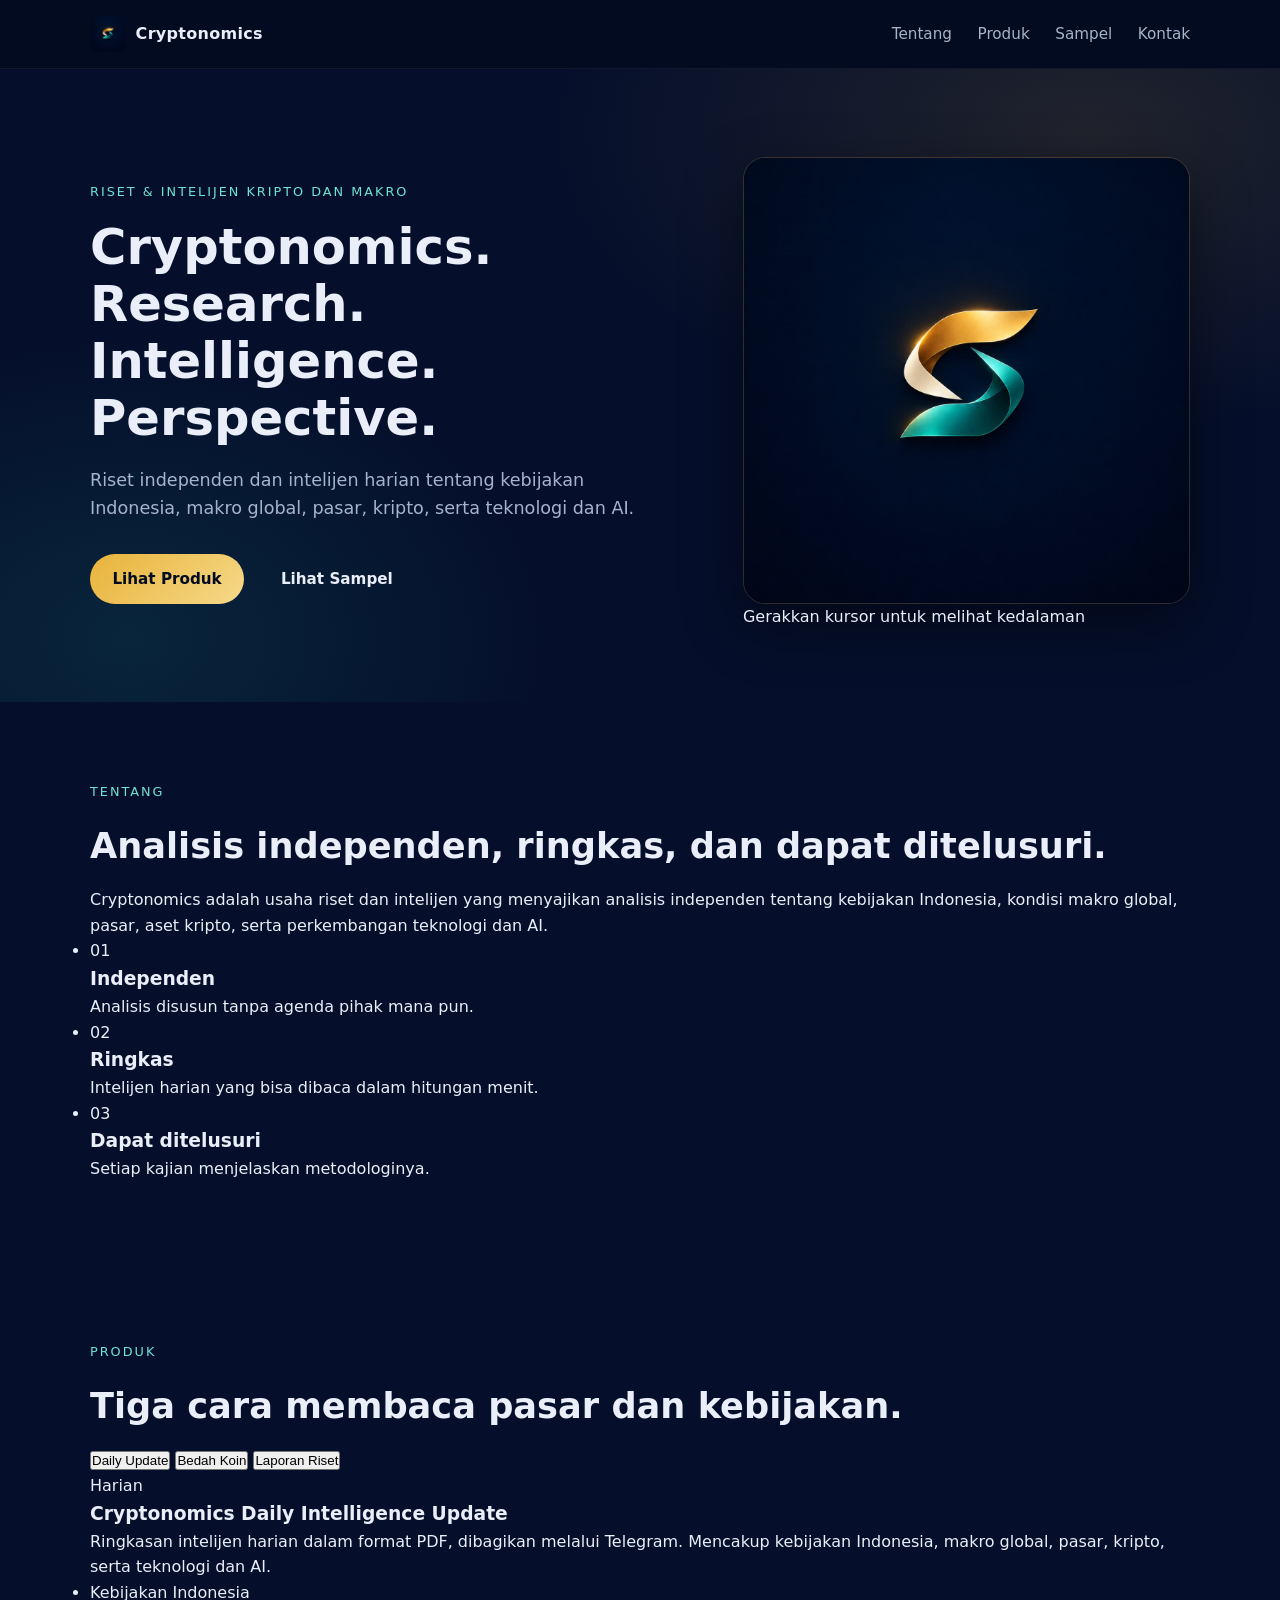
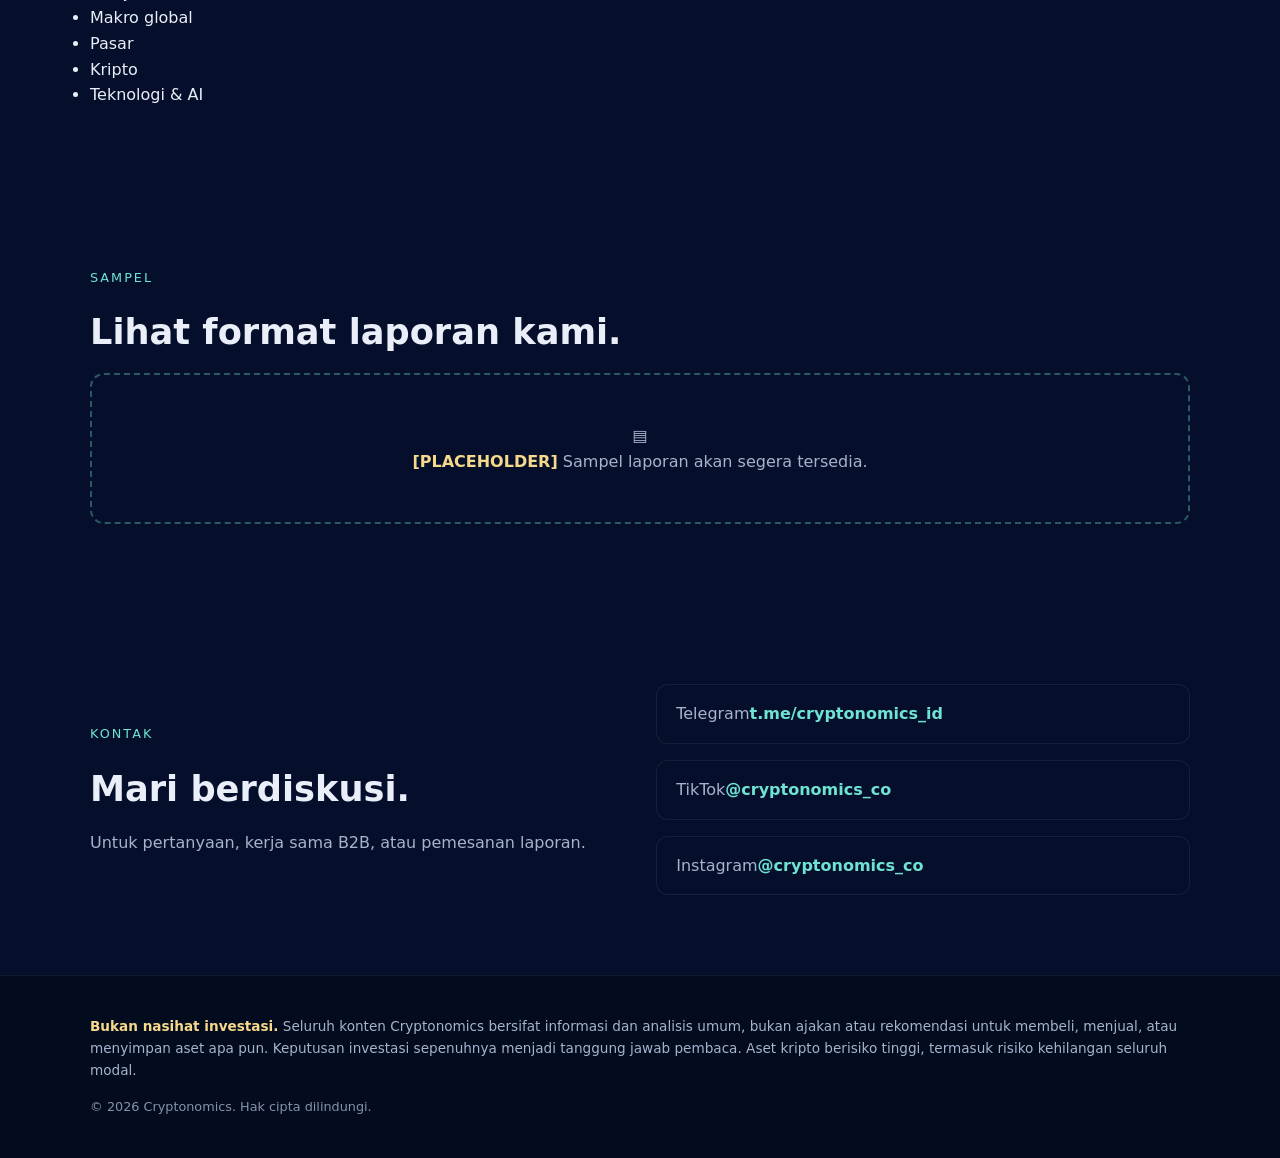
==== index.html @ e5e00451 "Add Telegram, TikTok, and Instagram links Co-Authored-By: Claude Haiku 5.5 <noreply@anthropic.com> C" ====
<!DOCTYPE html>
<html lang="id">
<head>
  <meta charset="UTF-8">
  <meta name="viewport" content="width=device-width, initial-scale=1.0">
  <title>Cryptonomics — Research. Intelligence. Perspective.</title>
  <meta name="description" content="Cryptonomics: riset independen dan intelijen harian tentang kebijakan Indonesia, makro global, pasar, kripto, serta teknologi dan AI.">
  <link rel="icon" href="assets/logo.jpg">
  <link rel="stylesheet" href="styles.css">
</head>
<body>

  <!-- Latar ambient yang bergerak mengikuti kursor -->
  <div class="ambient" aria-hidden="true">
    <span class="orb orb-gold"></span>
    <span class="orb orb-teal"></span>
    <span class="grain"></span>
  </div>

  <header class="site-header" id="header">
    <div class="container nav-wrap glass-bar">
      <a href="#top" class="brand">
        <img src="assets/logo.jpg" alt="Logo Cryptonomics" class="brand-logo">
        <span>Cryptonomics</span>
      </a>
      <nav id="nav" class="site-nav">
        <a href="#tentang" data-link>Tentang</a>
        <a href="#produk" data-link>Produk</a>
        <a href="#sampel" data-link>Sampel</a>
        <a href="#kontak" data-link>Kontak</a>
      </nav>
      <button class="nav-toggle" aria-label="Buka menu" aria-expanded="false" aria-controls="nav">
        <span></span><span></span>
      </button>
    </div>
  </header>

  <main id="top">

    <!-- HERO -->
    <section class="hero">
      <div class="container hero-grid">
        <div class="hero-text reveal">
          <p class="eyebrow">Riset &amp; Intelijen Kripto dan Makro</p>
          <h1>Cryptonomics<span class="dash">.</span><br>
            <span class="h1-sub">Research. Intelligence. Perspective.</span></h1>
          <p class="lead">
            Riset independen dan intelijen harian tentang kebijakan Indonesia, makro global,
            pasar, kripto, serta teknologi dan AI.
          </p>
          <div class="cta-row">
            <a href="#produk" class="btn btn-primary" data-magnetic>Lihat Produk</a>
            <a href="#sampel" class="btn btn-glass" data-magnetic>Lihat Sampel</a>
          </div>
        </div>

        <div class="hero-visual reveal" style="--d:.15s">
          <div class="glass-emblem" id="emblem">
            <div class="emblem-core">
              <img src="assets/logo.jpg" alt="Emblem Cryptonomics">
            </div>
            <span class="emblem-gloss" aria-hidden="true"></span>
          </div>
          <p class="emblem-hint">Gerakkan kursor untuk melihat kedalaman</p>
        </div>
      </div>
      <a href="#tentang" class="scroll-cue" aria-label="Gulir ke bawah"><span></span></a>
    </section>

    <!-- TENTANG -->
    <section id="tentang" class="section">
      <div class="container">
        <div class="section-head reveal">
          <p class="eyebrow">Tentang</p>
          <h2 class="section-title">Analisis independen, ringkas, dan dapat ditelusuri.</h2>
        </div>
        <div class="about-grid">
          <p class="about-text reveal">
            Cryptonomics adalah usaha riset dan intelijen yang menyajikan analisis independen
            tentang kebijakan Indonesia, kondisi makro global, pasar, aset kripto, serta
            perkembangan teknologi dan AI.
          </p>
          <ul class="pillars">
            <li class="glass-card reveal" data-spot><span class="pillar-n">01</span><h3>Independen</h3><p>Analisis disusun tanpa agenda pihak mana pun.</p></li>
            <li class="glass-card reveal" data-spot style="--d:.1s"><span class="pillar-n">02</span><h3>Ringkas</h3><p>Intelijen harian yang bisa dibaca dalam hitungan menit.</p></li>
            <li class="glass-card reveal" data-spot style="--d:.2s"><span class="pillar-n">03</span><h3>Dapat ditelusuri</h3><p>Setiap kajian menjelaskan metodologinya.</p></li>
          </ul>
        </div>
      </div>
    </section>

    <!-- PRODUK -->
    <section id="produk" class="section">
      <div class="container">
        <div class="section-head reveal">
          <p class="eyebrow">Produk</p>
          <h2 class="section-title">Tiga cara membaca pasar dan kebijakan.</h2>
        </div>

        <div class="tabs reveal" role="tablist" aria-label="Produk Cryptonomics">
          <button class="tab is-active" role="tab" aria-selected="true" aria-controls="p-daily" id="t-daily" data-tab="daily">Daily Update</button>
          <button class="tab" role="tab" aria-selected="false" aria-controls="p-koin" id="t-koin" tabindex="-1" data-tab="koin">Bedah Koin</button>
          <button class="tab" role="tab" aria-selected="false" aria-controls="p-laporan" id="t-laporan" tabindex="-1" data-tab="laporan">Laporan Riset</button>
          <span class="tab-indicator" aria-hidden="true"></span>
        </div>

        <div class="panels">
          <article class="panel glass-card is-active" role="tabpanel" id="p-daily" aria-labelledby="t-daily" data-panel="daily">
            <div class="panel-badge">Harian</div>
            <h3>Cryptonomics Daily Intelligence Update</h3>
            <p>Ringkasan intelijen harian dalam format PDF, dibagikan melalui Telegram. Mencakup kebijakan Indonesia, makro global, pasar, kripto, serta teknologi dan AI.</p>
            <ul class="chips"><li>Kebijakan Indonesia</li><li>Makro global</li><li>Pasar</li><li>Kripto</li><li>Teknologi &amp; AI</li></ul>
          </article>

          <article class="panel glass-card" role="tabpanel" id="p-koin" aria-labelledby="t-koin" data-panel="koin" hidden>
            <div class="panel-badge">Per koin</div>
            <h3>Bedah Koin</h3>
            <p>Kajian mendalam atas satu koin dengan metodologi <strong>Skor Cryptonomics</strong>. Penilaian ditampilkan sebagai ringkasan; detail metodologi tidak diubah tanpa persetujuan.</p>
            <ul class="chips"><li>Satu koin per kajian</li><li>Skor ringkasan</li><li>Metodologi terbuka</li></ul>
          </article>

          <article class="panel glass-card" role="tabpanel" id="p-laporan" aria-labelledby="t-laporan" data-panel="laporan" hidden>
            <div class="panel-badge">Per laporan &amp; B2B</div>
            <h3>Laporan Riset</h3>
            <p>Laporan riset tematik yang lebih panjang, tersedia untuk pembelian per laporan dan untuk kerja sama B2B.</p>
            <ul class="chips"><li>Pembelian per laporan</li><li>Kerja sama B2B</li></ul>
          </article>
        </div>
      </div>
    </section>

    <!-- SAMPEL -->
    <section id="sampel" class="section">
      <div class="container">
        <div class="section-head reveal">
          <p class="eyebrow">Sampel</p>
          <h2 class="section-title">Lihat format laporan kami.</h2>
        </div>
        <div class="glass-card placeholder-box reveal">
          <!-- PLACEHOLDER: ganti dengan tautan PDF sampel setelah tersedia -->
          <span class="ph-icon" aria-hidden="true">▤</span>
          <p><strong>[PLACEHOLDER]</strong> Sampel laporan akan segera tersedia.</p>
        </div>
      </div>
    </section>

    <!-- KONTAK -->
    <section id="kontak" class="section">
      <div class="container contact-wrap">
        <div class="reveal">
          <p class="eyebrow">Kontak</p>
          <h2 class="section-title">Mari berdiskusi.</h2>
          <p class="section-lead">Untuk pertanyaan, kerja sama B2B, atau pemesanan laporan.</p>
        </div>
        <ul class="contact-list reveal" style="--d:.1s">
          <li class="glass-card" data-spot><a href="https://t.me/cryptonomics_id" class="contact-link" target="_blank" rel="noopener noreferrer"><span>Telegram</span><strong>t.me/cryptonomics_id</strong></a></li>
          <li class="glass-card" data-spot><a href="https://www.tiktok.com/@cryptonomics_co" class="contact-link" target="_blank" rel="noopener noreferrer"><span>TikTok</span><strong>@cryptonomics_co</strong></a></li>
          <li class="glass-card" data-spot><a href="https://www.instagram.com/cryptonomics_co/" class="contact-link" target="_blank" rel="noopener noreferrer"><span>Instagram</span><strong>@cryptonomics_co</strong></a></li>
        </ul>
      </div>
    </section>

  </main>

  <footer class="site-footer">
    <div class="container">
      <p class="disclaimer">
        <strong>Bukan nasihat investasi.</strong> Seluruh konten Cryptonomics bersifat informasi dan
        analisis umum, bukan ajakan atau rekomendasi untuk membeli, menjual, atau menyimpan aset apa pun.
        Keputusan investasi sepenuhnya menjadi tanggung jawab pembaca. Aset kripto berisiko tinggi,
        termasuk risiko kehilangan seluruh modal.
      </p>
      <p class="copy">&copy; <span id="year"></span> Cryptonomics. Hak cipta dilindungi.</p>
    </div>
  </footer>

  <script src="script.js"></script>
</body>
</html>
---- styles.css ----
:root {
  --navy-950: #030b1f;
  --navy-900: #050f2b;
  --navy-800: #0b1a3d;
  --navy-700: #13275a;
  --gold: #e8b33a;
  --gold-soft: #f6d98a;
  --teal: #1fc7b0;
  --teal-soft: #6fe3d2;
  --text: #e9eef8;
  --text-muted: #a7b3cc;
  --radius: 14px;
  --container: 1100px;
}

* { box-sizing: border-box; margin: 0; padding: 0; }

html { scroll-behavior: smooth; }

body {
  font-family: system-ui, -apple-system, "Segoe UI", Roboto, Helvetica, Arial, sans-serif;
  background: var(--navy-900);
  color: var(--text);
  line-height: 1.6;
}

img { max-width: 100%; display: block; }
a { color: inherit; text-decoration: none; }

.container { width: min(var(--container), 92%); margin-inline: auto; }

/* HEADER */
.site-header {
  position: sticky; top: 0; z-index: 10;
  background: rgba(3, 11, 31, 0.85);
  backdrop-filter: blur(8px);
  border-bottom: 1px solid rgba(255, 255, 255, 0.06);
}
.nav-wrap { display: flex; align-items: center; justify-content: space-between; height: 68px; }
.brand { display: flex; align-items: center; gap: 0.6rem; font-weight: 700; letter-spacing: 0.3px; }
.brand-logo { width: 36px; height: 36px; object-fit: cover; border-radius: 8px; }
.site-nav { display: flex; gap: 1.6rem; }
.site-nav a { color: var(--text-muted); font-size: 0.95rem; transition: color .2s; }
.site-nav a:hover { color: var(--gold-soft); }

.nav-toggle {
  display: none; background: none; border: 0; cursor: pointer;
  flex-direction: column; gap: 5px; padding: 6px;
}
.nav-toggle span { width: 24px; height: 2px; background: var(--text); border-radius: 2px; }

/* HERO */
.hero {
  padding: 5.5rem 0 4.5rem;
  background:
    radial-gradient(900px 500px at 85% 10%, rgba(232, 179, 58, 0.12), transparent 60%),
    radial-gradient(700px 500px at 10% 90%, rgba(31, 199, 176, 0.12), transparent 60%),
    var(--navy-900);
}
.hero-grid { display: grid; grid-template-columns: 1.15fr 0.85fr; gap: 3rem; align-items: center; }
.eyebrow { color: var(--teal-soft); text-transform: uppercase; letter-spacing: 2px; font-size: 0.8rem; margin-bottom: 1rem; }
.hero h1 { font-size: clamp(2rem, 4.2vw, 3.1rem); line-height: 1.15; margin-bottom: 1.2rem; }
.accent { color: var(--gold); }
.lead { color: var(--text-muted); font-size: 1.1rem; max-width: 36rem; }
.cta-row { display: flex; flex-wrap: wrap; gap: 0.9rem; margin-top: 2rem; }
.hero-visual img {
  width: 100%; aspect-ratio: 1 / 1; object-fit: cover; object-position: center;
  border-radius: 22px; border: 1px solid rgba(232, 179, 58, 0.18);
  box-shadow: 0 20px 60px rgba(0, 0, 0, 0.45);
}

.btn {
  display: inline-block; padding: 0.8rem 1.4rem; border-radius: 999px;
  font-weight: 600; font-size: 0.95rem; transition: transform .15s, background .2s, border-color .2s;
}
.btn:hover { transform: translateY(-2px); }
.btn-primary { background: linear-gradient(135deg, var(--gold), var(--gold-soft)); color: var(--navy-950); }
.btn-ghost { border: 1px solid rgba(111, 227, 210, 0.45); color: var(--teal-soft); }
.btn-ghost:hover { border-color: var(--teal-soft); }

/* SECTIONS */
.section { padding: 5rem 0; }
.section-alt { background: var(--navy-800); }
.section-title { font-size: clamp(1.6rem, 3vw, 2.2rem); margin-bottom: 0.8rem; }
.section-lead { color: var(--text-muted); max-width: 44rem; margin-bottom: 2.5rem; }

/* CARDS */
.card-grid { display: grid; grid-template-columns: repeat(auto-fit, minmax(260px, 1fr)); gap: 1.4rem; }
.card {
  background: var(--navy-700);
  background: linear-gradient(180deg, rgba(19, 39, 90, 0.9), rgba(11, 26, 61, 0.9));
  border: 1px solid rgba(255, 255, 255, 0.07);
  border-radius: var(--radius);
  padding: 1.8rem;
  display: flex; flex-direction: column; gap: 0.8rem;
  transition: border-color .2s, transform .2s;
}
.card:hover { border-color: rgba(232, 179, 58, 0.4); transform: translateY(-4px); }
.card-icon {
  width: 44px; height: 44px; display: grid; place-items: center; border-radius: 12px;
  background: rgba(232, 179, 58, 0.12); color: var(--gold); font-size: 1.3rem;
}
.card h3 { font-size: 1.15rem; }
.card p { color: var(--text-muted); font-size: 0.95rem; flex-grow: 1; }
.card strong { color: var(--gold-soft); font-weight: 600; }
.tag {
  align-self: flex-start; font-size: 0.78rem; padding: 0.25rem 0.7rem; border-radius: 999px;
  background: rgba(31, 199, 176, 0.12); color: var(--teal-soft);
}

/* SAMPEL */
.placeholder-box {
  border: 2px dashed rgba(111, 227, 210, 0.35); border-radius: var(--radius);
  padding: 3rem 1.5rem; text-align: center; color: var(--text-muted);
}
.placeholder-box strong { color: var(--gold-soft); }

/* KONTAK */
.contact-wrap { display: grid; grid-template-columns: 1fr 1fr; gap: 2rem; align-items: center; }
.contact-wrap .section-lead { margin-bottom: 0; }
.contact-list { list-style: none; display: grid; gap: 1rem; }
.contact-list li {
  background: var(--navy-900); border: 1px solid rgba(255, 255, 255, 0.07);
  border-radius: 12px; padding: 1rem 1.2rem; display: flex; justify-content: space-between; gap: 1rem;
}
.contact-list span { color: var(--text-muted); }
.contact-list strong { color: var(--teal-soft); font-weight: 600; }

/* FOOTER */
.site-footer { padding: 2.5rem 0; border-top: 1px solid rgba(255, 255, 255, 0.06); background: var(--navy-950); }
.disclaimer { color: var(--text-muted); font-size: 0.85rem; margin-bottom: 1rem; }
.disclaimer strong { color: var(--gold-soft); }
.copy { color: var(--text-muted); font-size: 0.8rem; opacity: 0.8; }

/* RESPONSIVE */
@media (max-width: 860px) {
  .hero-grid, .contact-wrap { grid-template-columns: 1fr; }
  .hero-visual { order: -1; max-width: 360px; width: 100%; margin-inline: auto; }
  .hero { padding: 3.5rem 0; }
}
@media (max-width: 720px) {
  .nav-toggle { display: flex; }
  .site-nav {
    position: absolute; top: 68px; left: 0; right: 0;
    flex-direction: column; gap: 0; background: var(--navy-950);
    border-bottom: 1px solid rgba(255, 255, 255, 0.06);
    max-height: 0; overflow: hidden; transition: max-height .3s ease;
  }
  .site-nav.open { max-height: 300px; }
  .site-nav a { padding: 0.9rem 4%; }
  .site-header { position: sticky; }
}
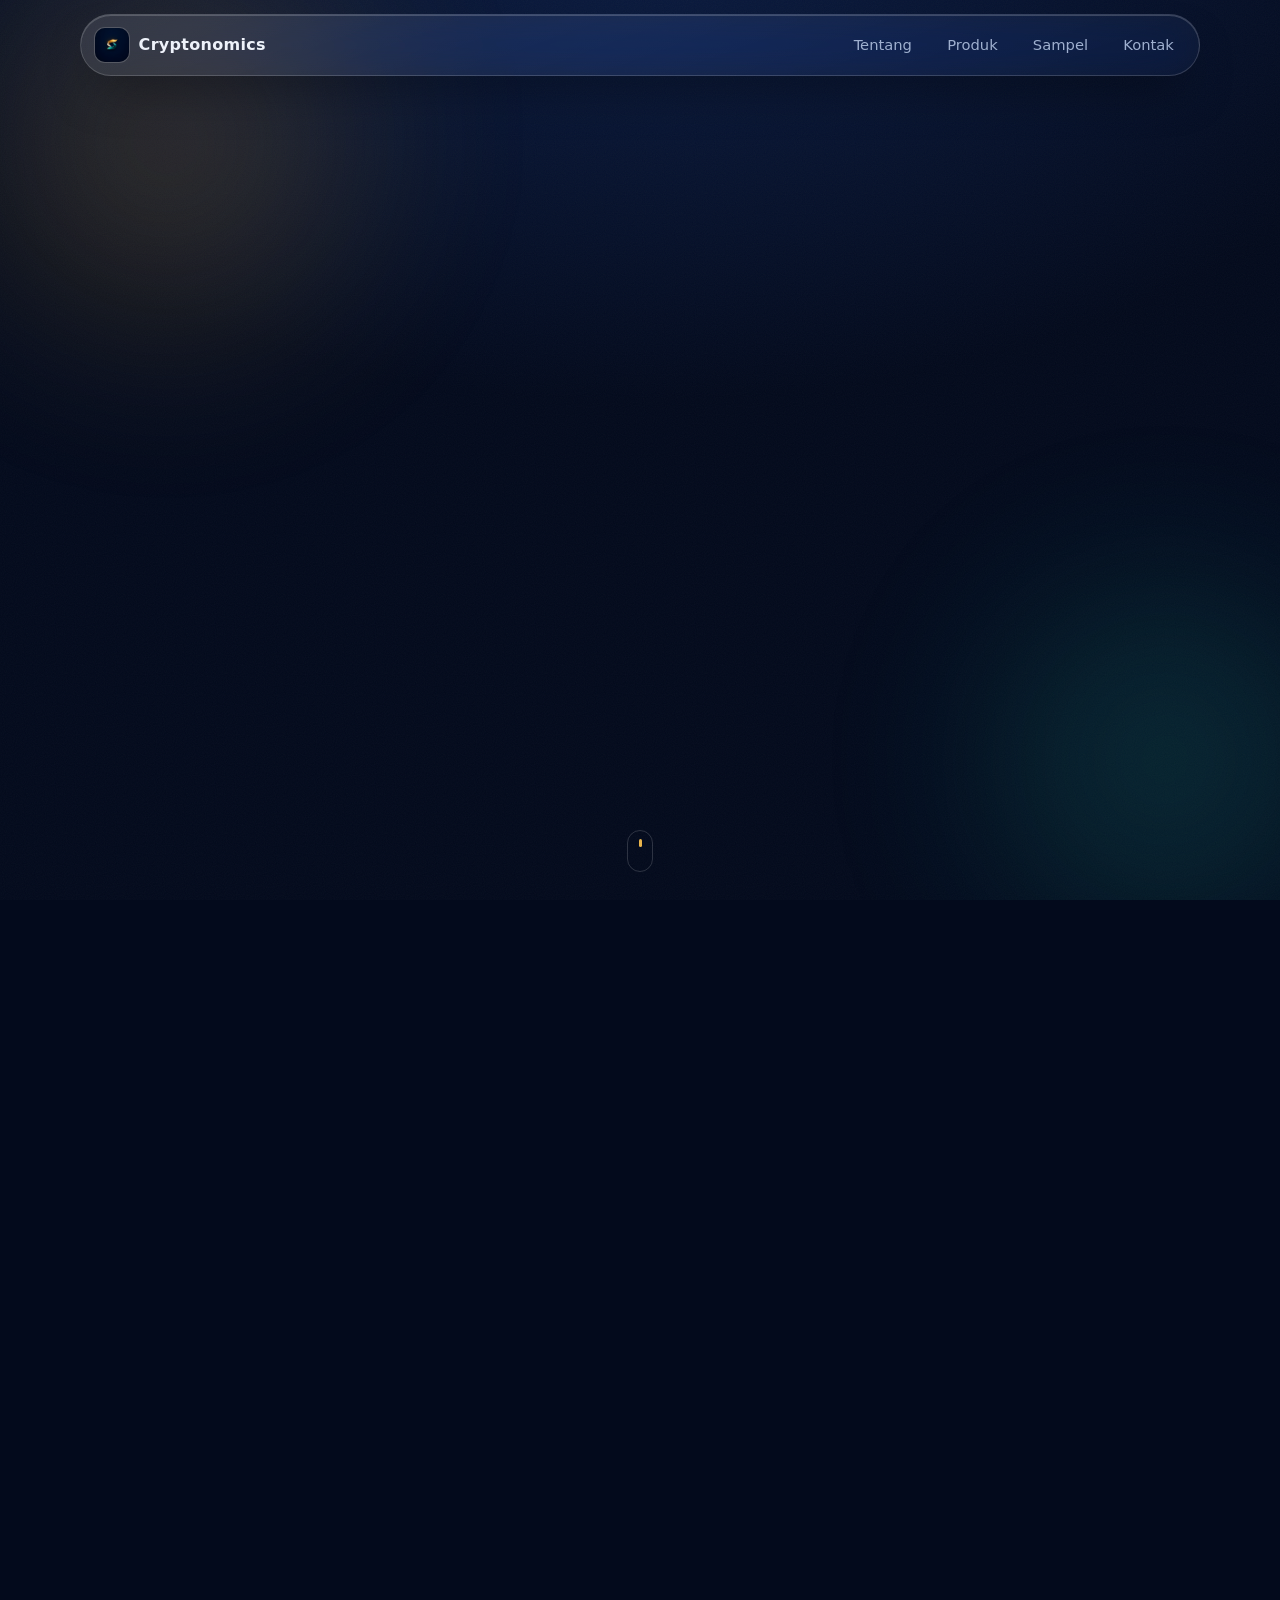
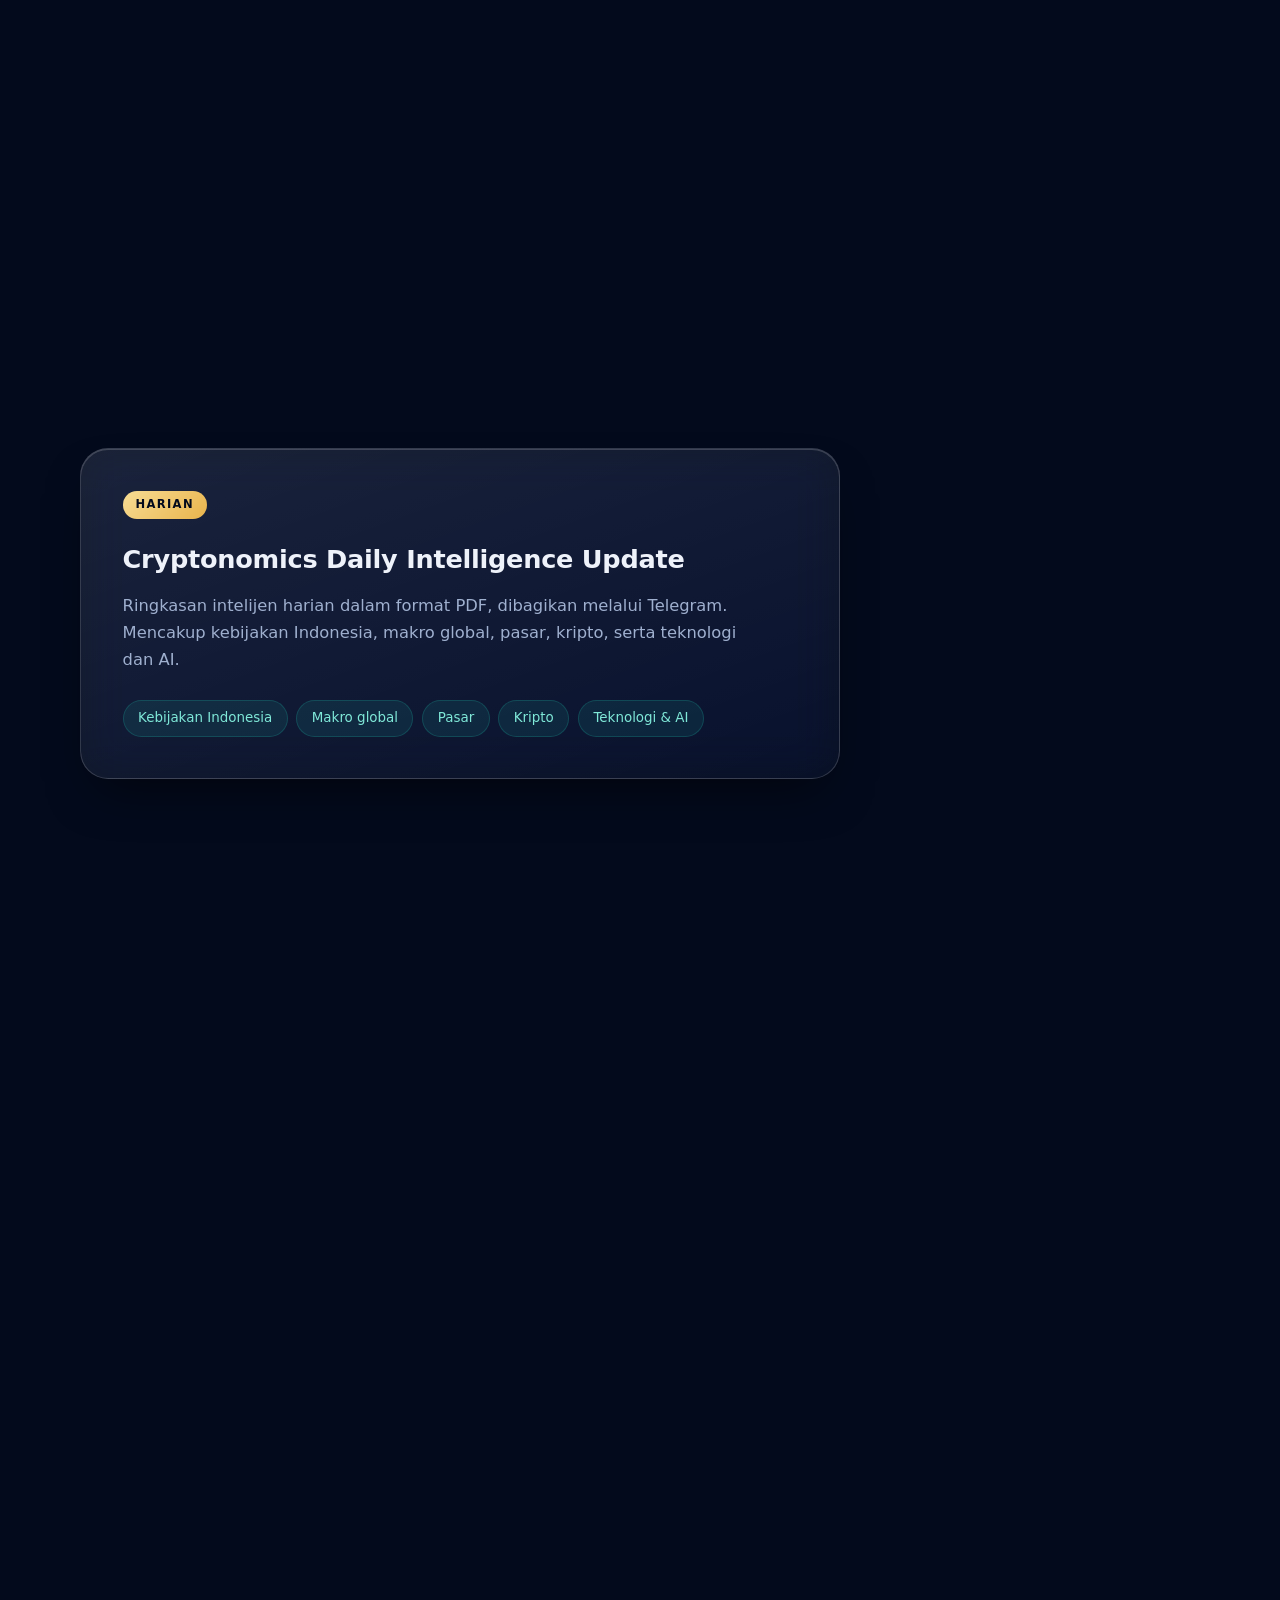
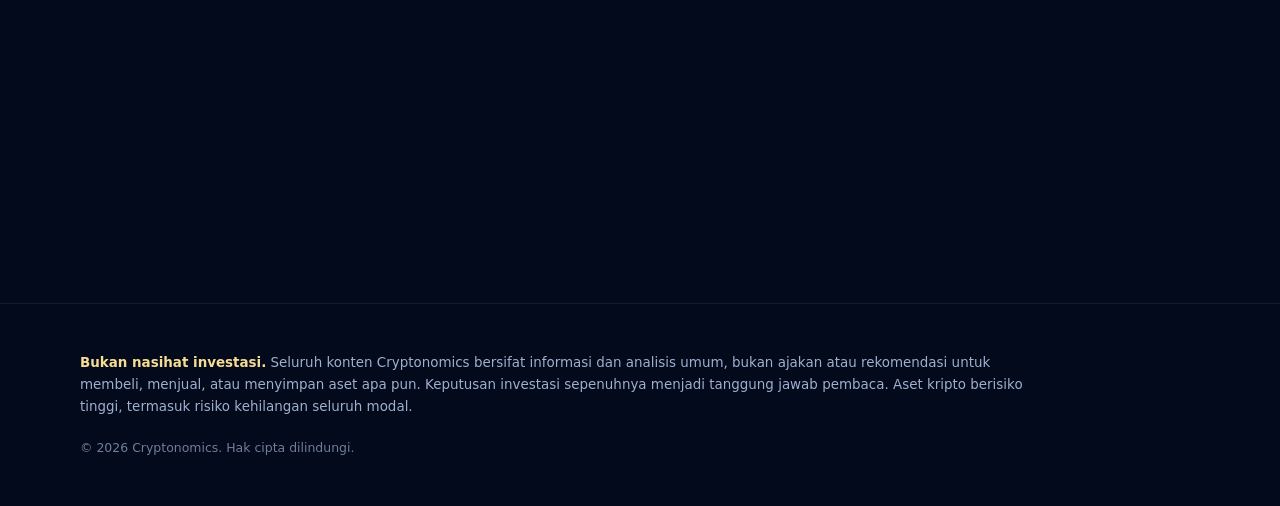
==== commit db67c5db: "Replace email contact with Telegram, TikTok, and Instagram Co-Authored-By: Claude Haiku 5.5 <noreply" ====
--- a/index.html
+++ b/index.html
@@ -153,9 +153,10 @@
           <p class="section-lead">Untuk pertanyaan, kerja sama B2B, atau pemesanan laporan.</p>
         </div>
         <ul class="contact-list reveal" style="--d:.1s">
-          <li class="glass-card" data-spot><a href="https://t.me/cryptonomics_id" class="contact-link" target="_blank" rel="noopener noreferrer"><span>Telegram</span><strong>t.me/cryptonomics_id</strong></a></li>
-          <li class="glass-card" data-spot><a href="https://www.tiktok.com/@cryptonomics_co" class="contact-link" target="_blank" rel="noopener noreferrer"><span>TikTok</span><strong>@cryptonomics_co</strong></a></li>
-          <li class="glass-card" data-spot><a href="https://www.instagram.com/cryptonomics_co/" class="contact-link" target="_blank" rel="noopener noreferrer"><span>Instagram</span><strong>@cryptonomics_co</strong></a></li>
+          <!-- PLACEHOLDER: ganti href dan teks dengan link resmi masing-masing kanal -->
+          <li class="glass-card" data-spot><a href="#" class="contact-link"><span>Telegram</span><strong>[PLACEHOLDER: link Telegram]</strong></a></li>
+          <li class="glass-card" data-spot><a href="#" class="contact-link"><span>TikTok</span><strong>[PLACEHOLDER: link TikTok]</strong></a></li>
+          <li class="glass-card" data-spot><a href="#" class="contact-link"><span>Instagram</span><strong>[PLACEHOLDER: link Instagram]</strong></a></li>
         </ul>
       </div>
     </section>
--- a/styles.css
+++ b/styles.css
@@ -1,152 +1,222 @@
 :root {
-  --navy-950: #030b1f;
-  --navy-900: #050f2b;
-  --navy-800: #0b1a3d;
-  --navy-700: #13275a;
-  --gold: #e8b33a;
-  --gold-soft: #f6d98a;
-  --teal: #1fc7b0;
-  --teal-soft: #6fe3d2;
-  --text: #e9eef8;
-  --text-muted: #a7b3cc;
-  --radius: 14px;
-  --container: 1100px;
-}
-
-* { box-sizing: border-box; margin: 0; padding: 0; }
-
-html { scroll-behavior: smooth; }
+  --navy-950: #030a1c;
+  --navy-900: #061130;
+  --navy-800: #0c1d44;
+  --gold: #e9b44c;
+  --gold-soft: #f7dc94;
+  --teal: #22cdb5;
+  --teal-soft: #7fe8d8;
+  --text: #eef2fa;
+  --text-muted: #9fb0cf;
+  --glass-fill: rgba(255, 255, 255, 0.07);
+  --glass-edge: rgba(255, 255, 255, 0.16);
+  --radius: 22px;
+  --ease: cubic-bezier(.2, .7, .2, 1);
+  --container: 1120px;
+}
+
+*, *::before, *::after { box-sizing: border-box; margin: 0; padding: 0; }
+html { scroll-behavior: smooth; scroll-padding-top: 90px; }
 
 body {
-  font-family: system-ui, -apple-system, "Segoe UI", Roboto, Helvetica, Arial, sans-serif;
-  background: var(--navy-900);
+  font-family: "Inter", system-ui, -apple-system, "Segoe UI", Roboto, Helvetica, Arial, sans-serif;
+  background: var(--navy-950);
   color: var(--text);
-  line-height: 1.6;
-}
-
+  line-height: 1.65;
+  overflow-x: hidden;
+  -webkit-font-smoothing: antialiased;
+}
 img { max-width: 100%; display: block; }
 a { color: inherit; text-decoration: none; }
-
-.container { width: min(var(--container), 92%); margin-inline: auto; }
-
-/* HEADER */
-.site-header {
-  position: sticky; top: 0; z-index: 10;
-  background: rgba(3, 11, 31, 0.85);
-  backdrop-filter: blur(8px);
-  border-bottom: 1px solid rgba(255, 255, 255, 0.06);
-}
-.nav-wrap { display: flex; align-items: center; justify-content: space-between; height: 68px; }
-.brand { display: flex; align-items: center; gap: 0.6rem; font-weight: 700; letter-spacing: 0.3px; }
-.brand-logo { width: 36px; height: 36px; object-fit: cover; border-radius: 8px; }
-.site-nav { display: flex; gap: 1.6rem; }
-.site-nav a { color: var(--text-muted); font-size: 0.95rem; transition: color .2s; }
-.site-nav a:hover { color: var(--gold-soft); }
-
-.nav-toggle {
-  display: none; background: none; border: 0; cursor: pointer;
-  flex-direction: column; gap: 5px; padding: 6px;
-}
-.nav-toggle span { width: 24px; height: 2px; background: var(--text); border-radius: 2px; }
-
-/* HERO */
-.hero {
-  padding: 5.5rem 0 4.5rem;
-  background:
-    radial-gradient(900px 500px at 85% 10%, rgba(232, 179, 58, 0.12), transparent 60%),
-    radial-gradient(700px 500px at 10% 90%, rgba(31, 199, 176, 0.12), transparent 60%),
-    var(--navy-900);
-}
-.hero-grid { display: grid; grid-template-columns: 1.15fr 0.85fr; gap: 3rem; align-items: center; }
-.eyebrow { color: var(--teal-soft); text-transform: uppercase; letter-spacing: 2px; font-size: 0.8rem; margin-bottom: 1rem; }
-.hero h1 { font-size: clamp(2rem, 4.2vw, 3.1rem); line-height: 1.15; margin-bottom: 1.2rem; }
-.accent { color: var(--gold); }
-.lead { color: var(--text-muted); font-size: 1.1rem; max-width: 36rem; }
-.cta-row { display: flex; flex-wrap: wrap; gap: 0.9rem; margin-top: 2rem; }
-.hero-visual img {
-  width: 100%; aspect-ratio: 1 / 1; object-fit: cover; object-position: center;
-  border-radius: 22px; border: 1px solid rgba(232, 179, 58, 0.18);
-  box-shadow: 0 20px 60px rgba(0, 0, 0, 0.45);
-}
-
-.btn {
-  display: inline-block; padding: 0.8rem 1.4rem; border-radius: 999px;
-  font-weight: 600; font-size: 0.95rem; transition: transform .15s, background .2s, border-color .2s;
-}
-.btn:hover { transform: translateY(-2px); }
-.btn-primary { background: linear-gradient(135deg, var(--gold), var(--gold-soft)); color: var(--navy-950); }
-.btn-ghost { border: 1px solid rgba(111, 227, 210, 0.45); color: var(--teal-soft); }
-.btn-ghost:hover { border-color: var(--teal-soft); }
-
-/* SECTIONS */
-.section { padding: 5rem 0; }
-.section-alt { background: var(--navy-800); }
-.section-title { font-size: clamp(1.6rem, 3vw, 2.2rem); margin-bottom: 0.8rem; }
-.section-lead { color: var(--text-muted); max-width: 44rem; margin-bottom: 2.5rem; }
-
-/* CARDS */
-.card-grid { display: grid; grid-template-columns: repeat(auto-fit, minmax(260px, 1fr)); gap: 1.4rem; }
-.card {
-  background: var(--navy-700);
-  background: linear-gradient(180deg, rgba(19, 39, 90, 0.9), rgba(11, 26, 61, 0.9));
-  border: 1px solid rgba(255, 255, 255, 0.07);
-  border-radius: var(--radius);
-  padding: 1.8rem;
-  display: flex; flex-direction: column; gap: 0.8rem;
-  transition: border-color .2s, transform .2s;
-}
-.card:hover { border-color: rgba(232, 179, 58, 0.4); transform: translateY(-4px); }
-.card-icon {
-  width: 44px; height: 44px; display: grid; place-items: center; border-radius: 12px;
-  background: rgba(232, 179, 58, 0.12); color: var(--gold); font-size: 1.3rem;
-}
-.card h3 { font-size: 1.15rem; }
-.card p { color: var(--text-muted); font-size: 0.95rem; flex-grow: 1; }
-.card strong { color: var(--gold-soft); font-weight: 600; }
-.tag {
-  align-self: flex-start; font-size: 0.78rem; padding: 0.25rem 0.7rem; border-radius: 999px;
-  background: rgba(31, 199, 176, 0.12); color: var(--teal-soft);
-}
+button { font: inherit; }
+.container { width: min(var(--container), 90%); margin-inline: auto; }
+
+/* ---------- AMBIENT BACKGROUND ---------- */
+.ambient { position: fixed; inset: 0; z-index: -1; overflow: hidden;
+  background: radial-gradient(1200px 700px at 50% -10%, var(--navy-800), var(--navy-950) 70%); }
+.orb { position: absolute; border-radius: 50%; filter: blur(90px); opacity: .45;
+  transform: translate3d(var(--px, 0), var(--py, 0), 0); transition: transform .9s var(--ease); will-change: transform; }
+.orb-gold { width: 46vmax; height: 46vmax; left: -10vmax; top: -12vmax; background: radial-gradient(circle, rgba(233,180,76,.55), transparent 65%); }
+.orb-teal { width: 42vmax; height: 42vmax; right: -12vmax; bottom: -10vmax; background: radial-gradient(circle, rgba(34,205,181,.5), transparent 65%); }
+.grain { position: absolute; inset: 0; opacity: .04; pointer-events: none;
+  background-image: url("data:image/svg+xml;utf8,<svg xmlns='http://www.w3.org/2000/svg' width='160' height='160'><filter id='n'><feTurbulence type='fractalNoise' baseFrequency='.9' numOctaves='2' stitchTiles='stitch'/></filter><rect width='100%' height='100%' filter='url(%23n)'/></svg>"); }
+
+/* ---------- GLASS PRIMITIVES ---------- */
+.glass-card, .glass-bar, .panel, .placeholder-box, .contact-list li {
+  background: linear-gradient(160deg, rgba(255,255,255,.10), rgba(255,255,255,.03));
+  border: 1px solid var(--glass-edge);
+  backdrop-filter: blur(22px) saturate(160%);
+  -webkit-backdrop-filter: blur(22px) saturate(160%);
+  box-shadow: inset 0 1px 0 rgba(255,255,255,.18), 0 24px 50px -20px rgba(0,0,0,.6);
+}
+
+/* ---------- REVEAL ---------- */
+.reveal { opacity: 0; transform: translateY(28px) scale(.985);
+  transition: opacity .9s var(--ease) var(--d, 0s), transform .9s var(--ease) var(--d, 0s); }
+.reveal.is-visible { opacity: 1; transform: none; }
+
+/* ---------- HEADER ---------- */
+.site-header { position: fixed; top: 14px; left: 0; right: 0; z-index: 50; transition: top .4s var(--ease); }
+.site-header.scrolled { top: 8px; }
+.nav-wrap { display: flex; align-items: center; justify-content: space-between; height: 62px;
+  border-radius: 999px; padding: 0 10px 0 14px; transition: height .4s var(--ease), background .4s; }
+.site-header.scrolled .nav-wrap { height: 54px; background: rgba(6,17,48,.55); }
+.brand { display: flex; align-items: center; gap: .6rem; font-weight: 600; letter-spacing: .3px; }
+.brand-logo { width: 34px; height: 34px; object-fit: cover; border-radius: 10px; box-shadow: 0 0 0 1px var(--glass-edge); }
+.site-nav { display: flex; gap: .3rem; position: relative; }
+.site-nav a { color: var(--text-muted); font-size: .92rem; padding: .45rem .95rem; border-radius: 999px; transition: color .3s, background .3s; }
+.site-nav a:hover { color: var(--text); background: rgba(255,255,255,.06); }
+.site-nav a.active { color: var(--navy-950); background: linear-gradient(135deg, var(--gold-soft), var(--gold)); }
+
+.nav-toggle { display: none; width: 42px; height: 42px; border-radius: 50%; border: 1px solid var(--glass-edge);
+  background: var(--glass-fill); cursor: pointer; flex-direction: column; align-items: center; justify-content: center; gap: 5px; }
+.nav-toggle span { width: 18px; height: 1.5px; background: var(--text); border-radius: 2px; transition: transform .4s var(--ease), opacity .3s; }
+.nav-toggle[aria-expanded="true"] span:first-child { transform: translateY(3.25px) rotate(45deg); }
+.nav-toggle[aria-expanded="true"] span:last-child { transform: translateY(-3.25px) rotate(-45deg); }
+
+/* ---------- BUTTONS ---------- */
+.btn { position: relative; display: inline-flex; align-items: center; gap: .5rem; padding: .9rem 1.6rem; border-radius: 999px;
+  font-weight: 600; font-size: .95rem; transition: transform .4s var(--ease), box-shadow .4s, background .3s; will-change: transform; }
+.btn-primary { background: linear-gradient(135deg, var(--gold-soft), var(--gold)); color: var(--navy-950);
+  box-shadow: 0 10px 30px -8px rgba(233,180,76,.6), inset 0 1px 0 rgba(255,255,255,.6); }
+.btn-primary:hover { box-shadow: 0 16px 40px -8px rgba(233,180,76,.75), inset 0 1px 0 rgba(255,255,255,.6); }
+.btn-glass { background: var(--glass-fill); border: 1px solid var(--glass-edge); color: var(--text);
+  backdrop-filter: blur(14px); box-shadow: inset 0 1px 0 rgba(255,255,255,.15); }
+.btn-glass:hover { background: rgba(255,255,255,.12); }
+
+/* ---------- HERO ---------- */
+.hero { position: relative; min-height: 100vh; display: flex; align-items: center; padding: 120px 0 80px; }
+.hero-grid { display: grid; grid-template-columns: 1.1fr .9fr; gap: 3rem; align-items: center; }
+.eyebrow { color: var(--teal-soft); text-transform: uppercase; letter-spacing: .22em; font-size: .72rem; font-weight: 600; margin-bottom: 1.1rem; }
+.hero h1 { font-size: clamp(2.4rem, 5.4vw, 4.2rem); line-height: 1.04; letter-spacing: -.02em; font-weight: 700; margin-bottom: 1.4rem; }
+.dash { color: var(--gold); }
+.h1-sub { font-size: .52em; font-weight: 500; letter-spacing: -.01em;
+  background: linear-gradient(90deg, var(--gold-soft), var(--gold) 40%, var(--teal-soft)); -webkit-background-clip: text; background-clip: text; color: transparent; }
+.lead { color: var(--text-muted); font-size: 1.1rem; max-width: 34rem; }
+.cta-row { display: flex; flex-wrap: wrap; gap: .9rem; margin-top: 2.2rem; }
+
+/* Glass emblem (gaya iOS) */
+.hero-visual { display: flex; flex-direction: column; align-items: center; gap: 1.4rem; perspective: 1000px; }
+.glass-emblem { position: relative; width: min(340px, 80vw); aspect-ratio: 1; border-radius: 26%;
+  background: linear-gradient(150deg, rgba(255,255,255,.32), rgba(255,255,255,.06) 45%, rgba(255,255,255,.12));
+  border: 1px solid rgba(255,255,255,.35);
+  backdrop-filter: blur(26px) saturate(200%); -webkit-backdrop-filter: blur(26px) saturate(200%);
+  box-shadow:
+    inset 0 2px 1px rgba(255,255,255,.45),
+    inset 0 -18px 30px rgba(0,0,0,.25),
+    0 40px 80px -20px rgba(0,0,0,.75),
+    0 0 120px -10px rgba(233,180,76,.25);
+  transform: rotateX(var(--rx, 0deg)) rotateY(var(--ry, 0deg));
+  transition: transform .6s var(--ease);
+  animation: float 7s ease-in-out infinite;
+  transform-style: preserve-3d; }
+.emblem-core { position: absolute; inset: 13%; border-radius: 24%; overflow: hidden;
+  box-shadow: 0 18px 40px rgba(0,0,0,.5), inset 0 0 0 1px rgba(255,255,255,.2);
+  transform: translateZ(40px); }
+.emblem-core img { width: 100%; height: 100%; object-fit: cover; transform: scale(1.12); }
+.emblem-gloss { position: absolute; inset: 0; border-radius: inherit; pointer-events: none;
+  background: linear-gradient(115deg, transparent 30%, rgba(255,255,255,.35) 45%, transparent 60%);
+  background-size: 250% 100%; background-position: var(--gx, 120%) 0; mix-blend-mode: soft-light; transition: background-position .4s; }
+.emblem-hint { color: var(--text-muted); font-size: .8rem; letter-spacing: .04em; opacity: .7; }
+@keyframes float { 0%,100% { translate: 0 0; } 50% { translate: 0 -14px; } }
+
+.scroll-cue { position: absolute; bottom: 28px; left: 50%; transform: translateX(-50%); width: 26px; height: 42px;
+  border: 1px solid var(--glass-edge); border-radius: 20px; display: grid; justify-items: center; padding-top: 8px; }
+.scroll-cue span { width: 3px; height: 8px; background: var(--gold); border-radius: 3px; animation: cue 1.8s var(--ease) infinite; }
+@keyframes cue { 0% { opacity: 0; transform: translateY(-4px); } 40% { opacity: 1; } 100% { opacity: 0; transform: translateY(12px); } }
+
+/* ---------- SECTIONS ---------- */
+.section { padding: 110px 0; }
+.section-head { margin-bottom: 3.2rem; max-width: 46rem; }
+.section-title { font-size: clamp(1.9rem, 3.6vw, 2.8rem); font-weight: 650; letter-spacing: -.02em; line-height: 1.15; }
+.section-lead { color: var(--text-muted); max-width: 40rem; margin-top: .9rem; }
+
+/* TENTANG */
+.about-grid { display: grid; grid-template-columns: 1fr 1.2fr; gap: 3rem; align-items: start; }
+.about-text { color: var(--text-muted); font-size: 1.15rem; line-height: 1.8; }
+.pillars { list-style: none; display: grid; gap: 1rem; }
+.pillars .glass-card { padding: 1.5rem 1.7rem; display: grid; grid-template-columns: 58px 1fr; column-gap: 1rem; border-radius: var(--radius); }
+.pillar-n { grid-row: span 2; font-size: .85rem; color: var(--gold); font-weight: 600; padding-top: .35rem; font-variant-numeric: tabular-nums; }
+.pillars h3 { font-size: 1.1rem; font-weight: 600; }
+.pillars p { color: var(--text-muted); font-size: .95rem; }
+
+/* PRODUK: tabs */
+.tabs { position: relative; display: inline-flex; gap: .3rem; padding: .35rem; border-radius: 999px; margin-bottom: 2rem;
+  background: rgba(255,255,255,.05); border: 1px solid var(--glass-edge); backdrop-filter: blur(16px); flex-wrap: wrap; }
+.tab { position: relative; z-index: 1; background: none; border: 0; color: var(--text-muted); padding: .7rem 1.3rem; border-radius: 999px; cursor: pointer; font-size: .92rem; transition: color .3s; }
+.tab:hover { color: var(--text); }
+.tab.is-active { color: var(--text); }
+.tab-indicator { position: absolute; top: .35rem; bottom: .35rem; left: 0; width: 0; border-radius: 999px;
+  background: rgba(255,255,255,.12); box-shadow: inset 0 1px 0 rgba(255,255,255,.2); transition: transform .6s var(--ease), width .6s var(--ease); }
+.panels { position: relative; min-height: 260px; }
+.panel { border-radius: 28px; padding: 2.6rem; max-width: 760px; position: relative; overflow: hidden; }
+.panel[hidden] { display: none; }
+.panel.is-active { animation: panelIn .7s var(--ease); }
+@keyframes panelIn { from { opacity: 0; transform: translateY(16px); filter: blur(6px); } to { opacity: 1; transform: none; filter: none; } }
+.panel-badge { display: inline-block; font-size: .72rem; letter-spacing: .12em; text-transform: uppercase; color: var(--navy-950);
+  background: linear-gradient(135deg, var(--gold-soft), var(--gold)); padding: .3rem .8rem; border-radius: 999px; margin-bottom: 1.2rem; font-weight: 600; }
+.panel h3 { font-size: 1.6rem; font-weight: 650; letter-spacing: -.01em; margin-bottom: .8rem; }
+.panel p { color: var(--text-muted); font-size: 1.02rem; max-width: 40rem; }
+.panel strong { color: var(--gold-soft); font-weight: 600; }
+.chips { list-style: none; display: flex; flex-wrap: wrap; gap: .55rem; margin-top: 1.6rem; }
+.chips li { font-size: .84rem; padding: .4rem .9rem; border-radius: 999px; background: rgba(34,205,181,.1); color: var(--teal-soft); border: 1px solid rgba(34,205,181,.2); }
 
 /* SAMPEL */
-.placeholder-box {
-  border: 2px dashed rgba(111, 227, 210, 0.35); border-radius: var(--radius);
-  padding: 3rem 1.5rem; text-align: center; color: var(--text-muted);
-}
+.placeholder-box { border-radius: 28px; padding: 3.5rem 1.5rem; text-align: center; color: var(--text-muted); border-style: dashed; }
+.ph-icon { display: block; font-size: 2rem; color: var(--teal-soft); margin-bottom: .8rem; }
 .placeholder-box strong { color: var(--gold-soft); }
 
 /* KONTAK */
-.contact-wrap { display: grid; grid-template-columns: 1fr 1fr; gap: 2rem; align-items: center; }
-.contact-wrap .section-lead { margin-bottom: 0; }
+.contact-wrap { display: grid; grid-template-columns: 1fr 1fr; gap: 3rem; align-items: center; }
+.contact-wrap .section-lead { margin-top: .9rem; }
 .contact-list { list-style: none; display: grid; gap: 1rem; }
-.contact-list li {
-  background: var(--navy-900); border: 1px solid rgba(255, 255, 255, 0.07);
-  border-radius: 12px; padding: 1rem 1.2rem; display: flex; justify-content: space-between; gap: 1rem;
-}
-.contact-list span { color: var(--text-muted); }
-.contact-list strong { color: var(--teal-soft); font-weight: 600; }
-
-/* FOOTER */
-.site-footer { padding: 2.5rem 0; border-top: 1px solid rgba(255, 255, 255, 0.06); background: var(--navy-950); }
-.disclaimer { color: var(--text-muted); font-size: 0.85rem; margin-bottom: 1rem; }
+.contact-list li { border-radius: 18px; padding: 1.2rem 1.5rem; display: flex; justify-content: space-between; gap: 1rem; align-items: center;
+  transition: transform .5s var(--ease), border-color .4s; }
+.contact-list li:hover { transform: translateX(6px); border-color: rgba(127,232,216,.45); }
+.contact-list span { color: var(--text-muted); font-size: .9rem; }
+.contact-list strong { color: var(--teal-soft); font-weight: 500; font-size: .95rem; }
+.contact-list li > a { display: flex; justify-content: space-between; align-items: center; gap: 1rem; width: 100%; }
+
+/* ---------- SPOTLIGHT (kursor) ---------- */
+[data-spot] { position: relative; overflow: hidden; }
+[data-spot]::after { content: ""; position: absolute; inset: 0; pointer-events: none; opacity: 0; transition: opacity .4s;
+  background: radial-gradient(420px circle at var(--mx, 50%) var(--my, 50%), rgba(255,255,255,.12), transparent 45%); }
+[data-spot]:hover::after { opacity: 1; }
+
+/* ---------- FOOTER ---------- */
+.site-footer { padding: 3rem 0; border-top: 1px solid rgba(255,255,255,.07); background: rgba(3,10,28,.6); }
+.disclaimer { color: var(--text-muted); font-size: .84rem; max-width: 60rem; margin-bottom: 1.2rem; }
 .disclaimer strong { color: var(--gold-soft); }
-.copy { color: var(--text-muted); font-size: 0.8rem; opacity: 0.8; }
-
-/* RESPONSIVE */
-@media (max-width: 860px) {
-  .hero-grid, .contact-wrap { grid-template-columns: 1fr; }
-  .hero-visual { order: -1; max-width: 360px; width: 100%; margin-inline: auto; }
-  .hero { padding: 3.5rem 0; }
+.copy { color: var(--text-muted); font-size: .78rem; opacity: .7; }
+
+/* ---------- RESPONSIVE ---------- */
+@media (max-width: 900px) {
+  .hero-grid, .about-grid, .contact-wrap { grid-template-columns: 1fr; }
+  .hero { min-height: auto; padding: 130px 0 90px; }
+  .hero-visual { order: -1; }
+  .glass-emblem { width: min(260px, 70vw); }
+  .section { padding: 84px 0; }
 }
 @media (max-width: 720px) {
   .nav-toggle { display: flex; }
-  .site-nav {
-    position: absolute; top: 68px; left: 0; right: 0;
-    flex-direction: column; gap: 0; background: var(--navy-950);
-    border-bottom: 1px solid rgba(255, 255, 255, 0.06);
-    max-height: 0; overflow: hidden; transition: max-height .3s ease;
-  }
-  .site-nav.open { max-height: 300px; }
-  .site-nav a { padding: 0.9rem 4%; }
-  .site-header { position: sticky; }
-}
+  .site-nav { position: fixed; inset: 0; flex-direction: column; justify-content: center; align-items: center; gap: 1rem;
+    background: rgba(3,10,28,.82); backdrop-filter: blur(24px); -webkit-backdrop-filter: blur(24px);
+    opacity: 0; pointer-events: none; transition: opacity .4s var(--ease); z-index: -1; }
+  .site-nav.open { opacity: 1; pointer-events: auto; }
+  .site-nav a { font-size: 1.4rem; padding: .6rem 1.2rem; }
+  .site-header { z-index: 60; }
+  /* backdrop-filter pada bar membuat child fixed ikut relatif ke bar; matikan di mobile */
+  .nav-wrap { position: relative; backdrop-filter: none; -webkit-backdrop-filter: none;
+    background: transparent; border-color: transparent; box-shadow: none; }
+  .site-header.scrolled .nav-wrap { background: transparent; }
+  .site-nav { z-index: -1; }
+  .nav-toggle { position: relative; z-index: 2; background: rgba(6,17,48,.6); backdrop-filter: blur(14px); }
+  .panel { padding: 1.9rem; }
+}
+
+/* ---------- REDUCED MOTION ---------- */
+@media (prefers-reduced-motion: reduce) {
+  *, *::before, *::after { animation: none !important; transition-duration: .01ms !important; }
+  .reveal { opacity: 1; transform: none; }
+  html { scroll-behavior: auto; }
+}
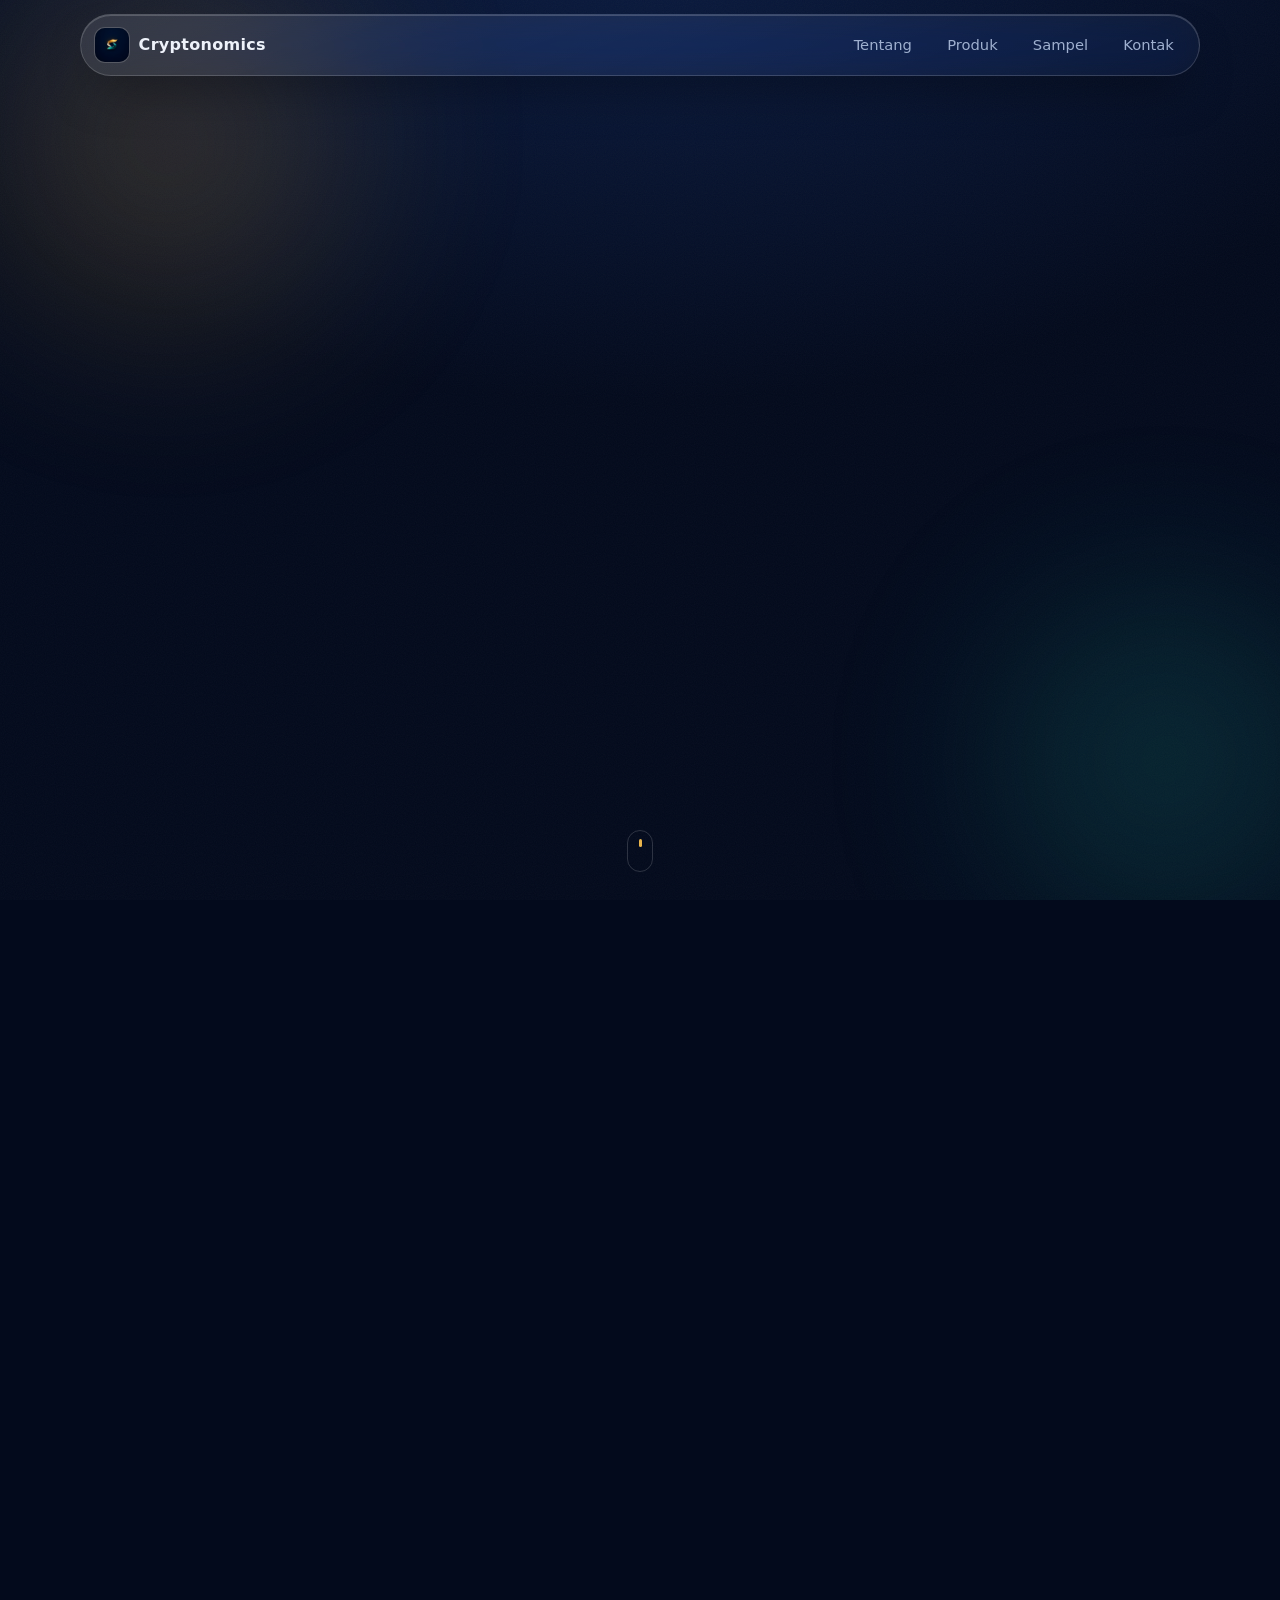
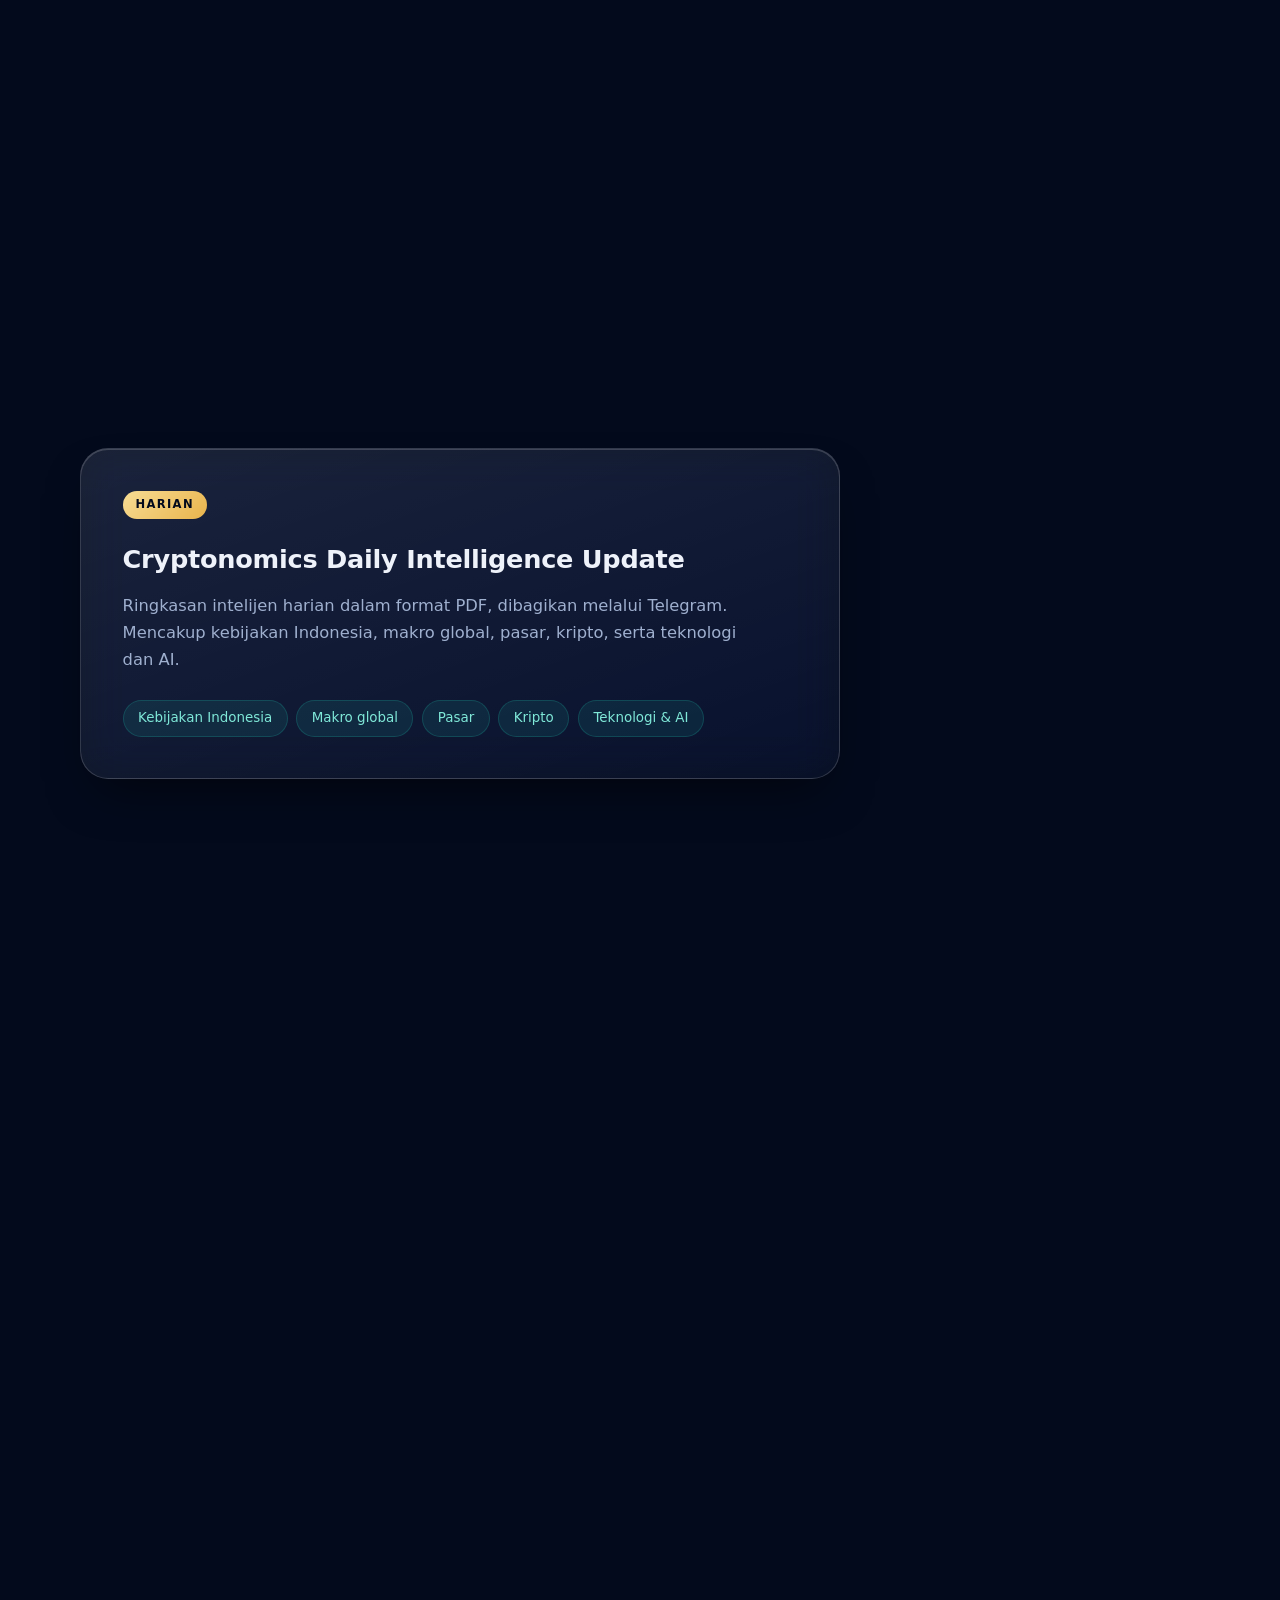
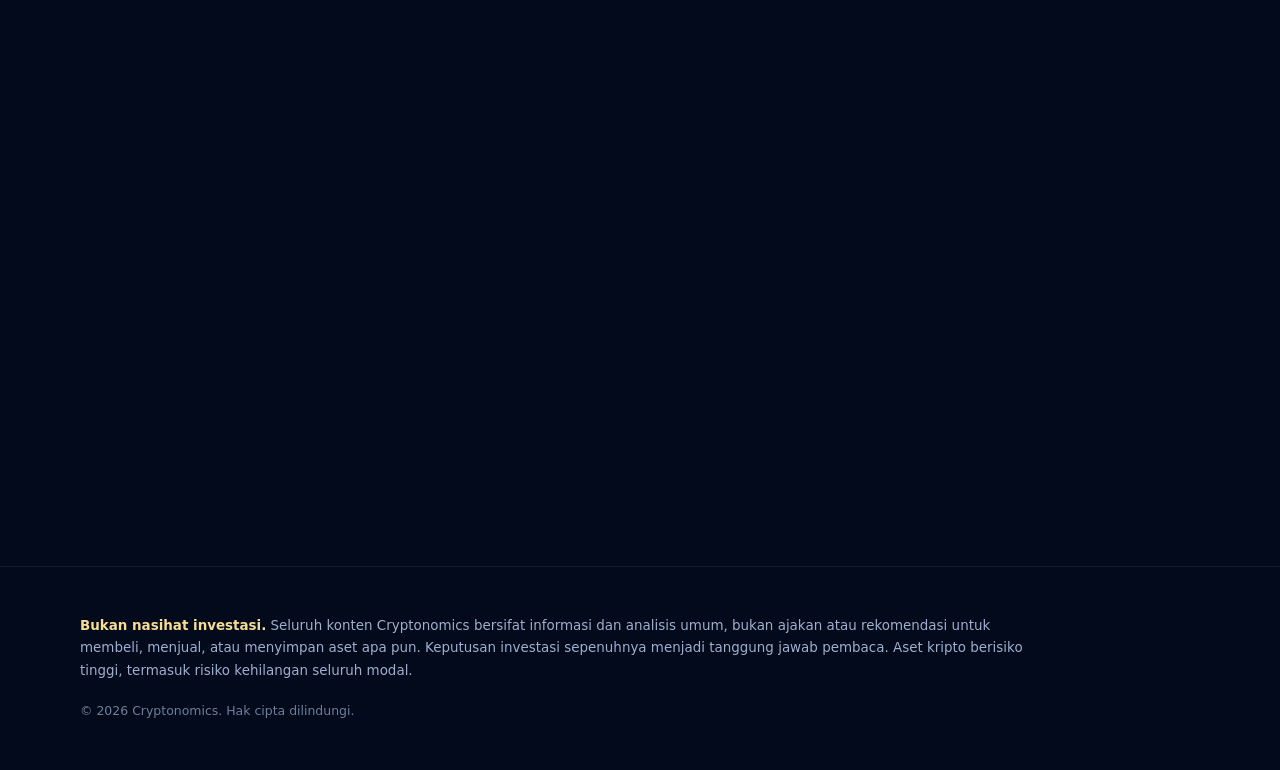
==== commit ddbea13a: "Add RESEARCH-002 public report to Sampel section Co-Authored-By: Claude Sonnet 5.5 <noreply@anthropi" ====
--- a/index.html
+++ b/index.html
@@ -136,11 +136,24 @@
           <p class="eyebrow">Sampel</p>
           <h2 class="section-title">Lihat format laporan kami.</h2>
         </div>
-        <div class="glass-card placeholder-box reveal">
-          <!-- PLACEHOLDER: ganti dengan tautan PDF sampel setelah tersedia -->
-          <span class="ph-icon" aria-hidden="true">▤</span>
-          <p><strong>[PLACEHOLDER]</strong> Sampel laporan akan segera tersedia.</p>
-        </div>
+        <article class="glass-card report-card reveal" data-spot>
+          <a class="report-cover" href="assets/reports/Cryptonomics_RESEARCH-002_Understanding-Cryptocurrency_v1.2.pdf" target="_blank" rel="noopener" aria-label="Buka laporan RESEARCH-002 (PDF)">
+            <img src="assets/report-cover.jpg" alt="Sampul laporan RESEARCH-002: Understanding Cryptocurrency" loading="lazy" width="640" height="905">
+          </a>
+          <div class="report-body">
+            <p class="report-meta">RESEARCH-002 &middot; v1.2 &middot; 10 November 2026</p>
+            <h3>Understanding Cryptocurrency: Teknologi, Ekonomi, dan Sistem Keuangan di Balik Aset Digital</h3>
+            <p class="report-desc">Bagaimana aturan, insentif, dan perantara membuat aset kripto bekerja, dan apa harganya. Riset edukasi gratis Cryptonomics dengan sumber dan referensi yang dapat ditelusuri.</p>
+            <ul class="chips">
+              <li>16 halaman</li><li>PDF &middot; 493 KB</li><li>Gratis</li>
+            </ul>
+            <div class="cta-row">
+              <a class="btn btn-primary" href="assets/reports/Cryptonomics_RESEARCH-002_Understanding-Cryptocurrency_v1.2.pdf" target="_blank" rel="noopener">Baca laporan (PDF)</a>
+              <a class="btn btn-glass" href="assets/reports/Cryptonomics_RESEARCH-002_Understanding-Cryptocurrency_v1.2.pdf" download>Unduh</a>
+            </div>
+            <p class="report-note">Bukan rekomendasi investasi. Laporan ini tidak memuat proyeksi harga.</p>
+          </div>
+        </article>
       </div>
     </section>
 
@@ -153,10 +166,9 @@
           <p class="section-lead">Untuk pertanyaan, kerja sama B2B, atau pemesanan laporan.</p>
         </div>
         <ul class="contact-list reveal" style="--d:.1s">
-          <!-- PLACEHOLDER: ganti href dan teks dengan link resmi masing-masing kanal -->
-          <li class="glass-card" data-spot><a href="#" class="contact-link"><span>Telegram</span><strong>[PLACEHOLDER: link Telegram]</strong></a></li>
-          <li class="glass-card" data-spot><a href="#" class="contact-link"><span>TikTok</span><strong>[PLACEHOLDER: link TikTok]</strong></a></li>
-          <li class="glass-card" data-spot><a href="#" class="contact-link"><span>Instagram</span><strong>[PLACEHOLDER: link Instagram]</strong></a></li>
+          <li class="glass-card" data-spot><a href="https://t.me/cryptonomics_id" class="contact-link" target="_blank" rel="noopener noreferrer"><span>Telegram</span><strong>t.me/cryptonomics_id</strong></a></li>
+          <li class="glass-card" data-spot><a href="https://www.tiktok.com/@cryptonomics_co" class="contact-link" target="_blank" rel="noopener noreferrer"><span>TikTok</span><strong>@cryptonomics_co</strong></a></li>
+          <li class="glass-card" data-spot><a href="https://www.instagram.com/cryptonomics_co/" class="contact-link" target="_blank" rel="noopener noreferrer"><span>Instagram</span><strong>@cryptonomics_co</strong></a></li>
         </ul>
       </div>
     </section>
--- a/styles.css
+++ b/styles.css
@@ -166,6 +166,18 @@
 .ph-icon { display: block; font-size: 2rem; color: var(--teal-soft); margin-bottom: .8rem; }
 .placeholder-box strong { color: var(--gold-soft); }
 
+/* SAMPEL: kartu laporan */
+.report-card { display: grid; grid-template-columns: 240px 1fr; gap: 2.2rem; padding: 1.8rem; border-radius: 28px; align-items: center; }
+.report-cover { display: block; border-radius: 14px; overflow: hidden; box-shadow: 0 24px 50px -16px rgba(0,0,0,.7), 0 0 0 1px var(--glass-edge);
+  transition: transform .6s var(--ease), box-shadow .6s var(--ease); }
+.report-cover:hover { transform: translateY(-6px) rotate(-1deg) scale(1.02); }
+.report-cover img { width: 100%; height: auto; }
+.report-meta { color: var(--teal-soft); font-size: .78rem; letter-spacing: .14em; text-transform: uppercase; font-weight: 600; margin-bottom: .7rem; }
+.report-body h3 { font-size: clamp(1.3rem, 2.4vw, 1.75rem); line-height: 1.25; letter-spacing: -.01em; font-weight: 650; margin-bottom: .8rem; }
+.report-desc { color: var(--text-muted); max-width: 40rem; }
+.report-body .cta-row { margin-top: 1.5rem; }
+.report-note { color: var(--text-muted); font-size: .8rem; margin-top: 1.1rem; opacity: .8; }
+
 /* KONTAK */
 .contact-wrap { display: grid; grid-template-columns: 1fr 1fr; gap: 3rem; align-items: center; }
 .contact-wrap .section-lead { margin-top: .9rem; }
@@ -191,6 +203,8 @@
 
 /* ---------- RESPONSIVE ---------- */
 @media (max-width: 900px) {
+  .report-card { grid-template-columns: 1fr; }
+  .report-cover { max-width: 240px; }
   .hero-grid, .about-grid, .contact-wrap { grid-template-columns: 1fr; }
   .hero { min-height: auto; padding: 130px 0 90px; }
   .hero-visual { order: -1; }
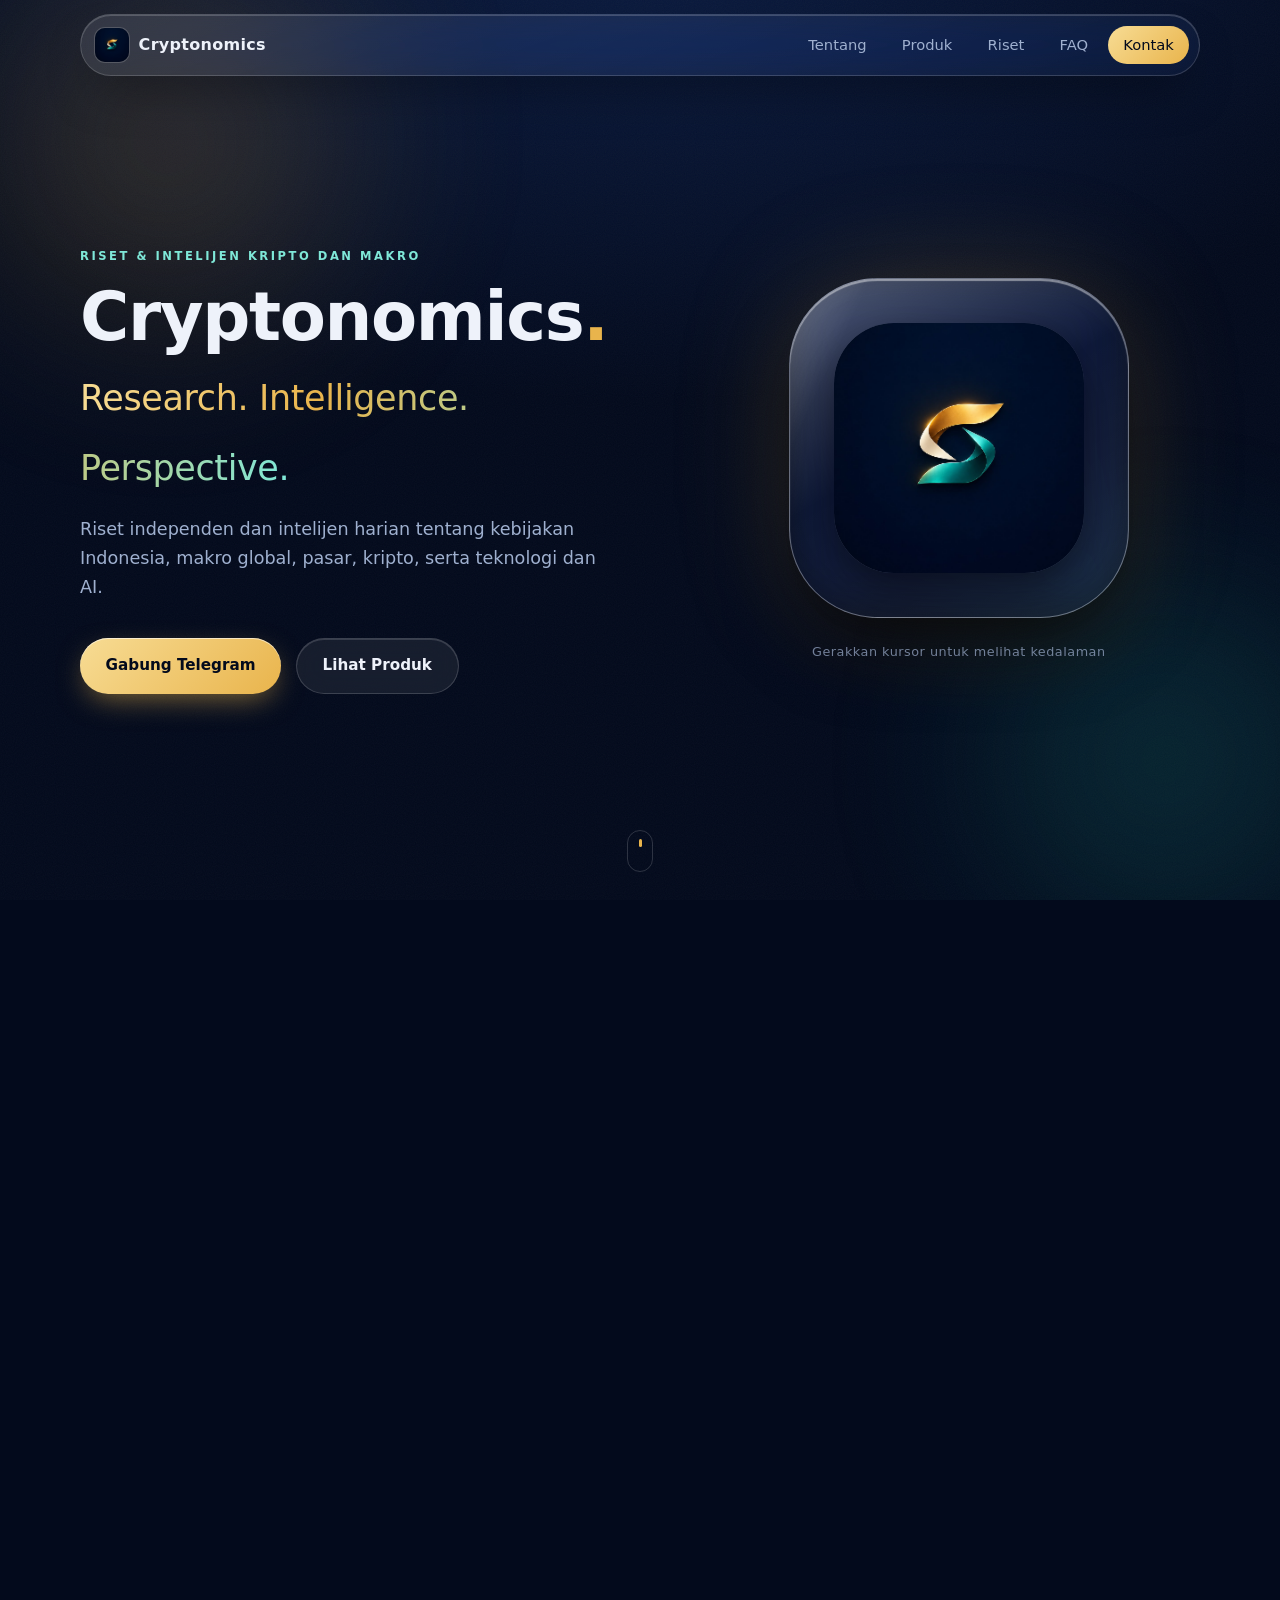
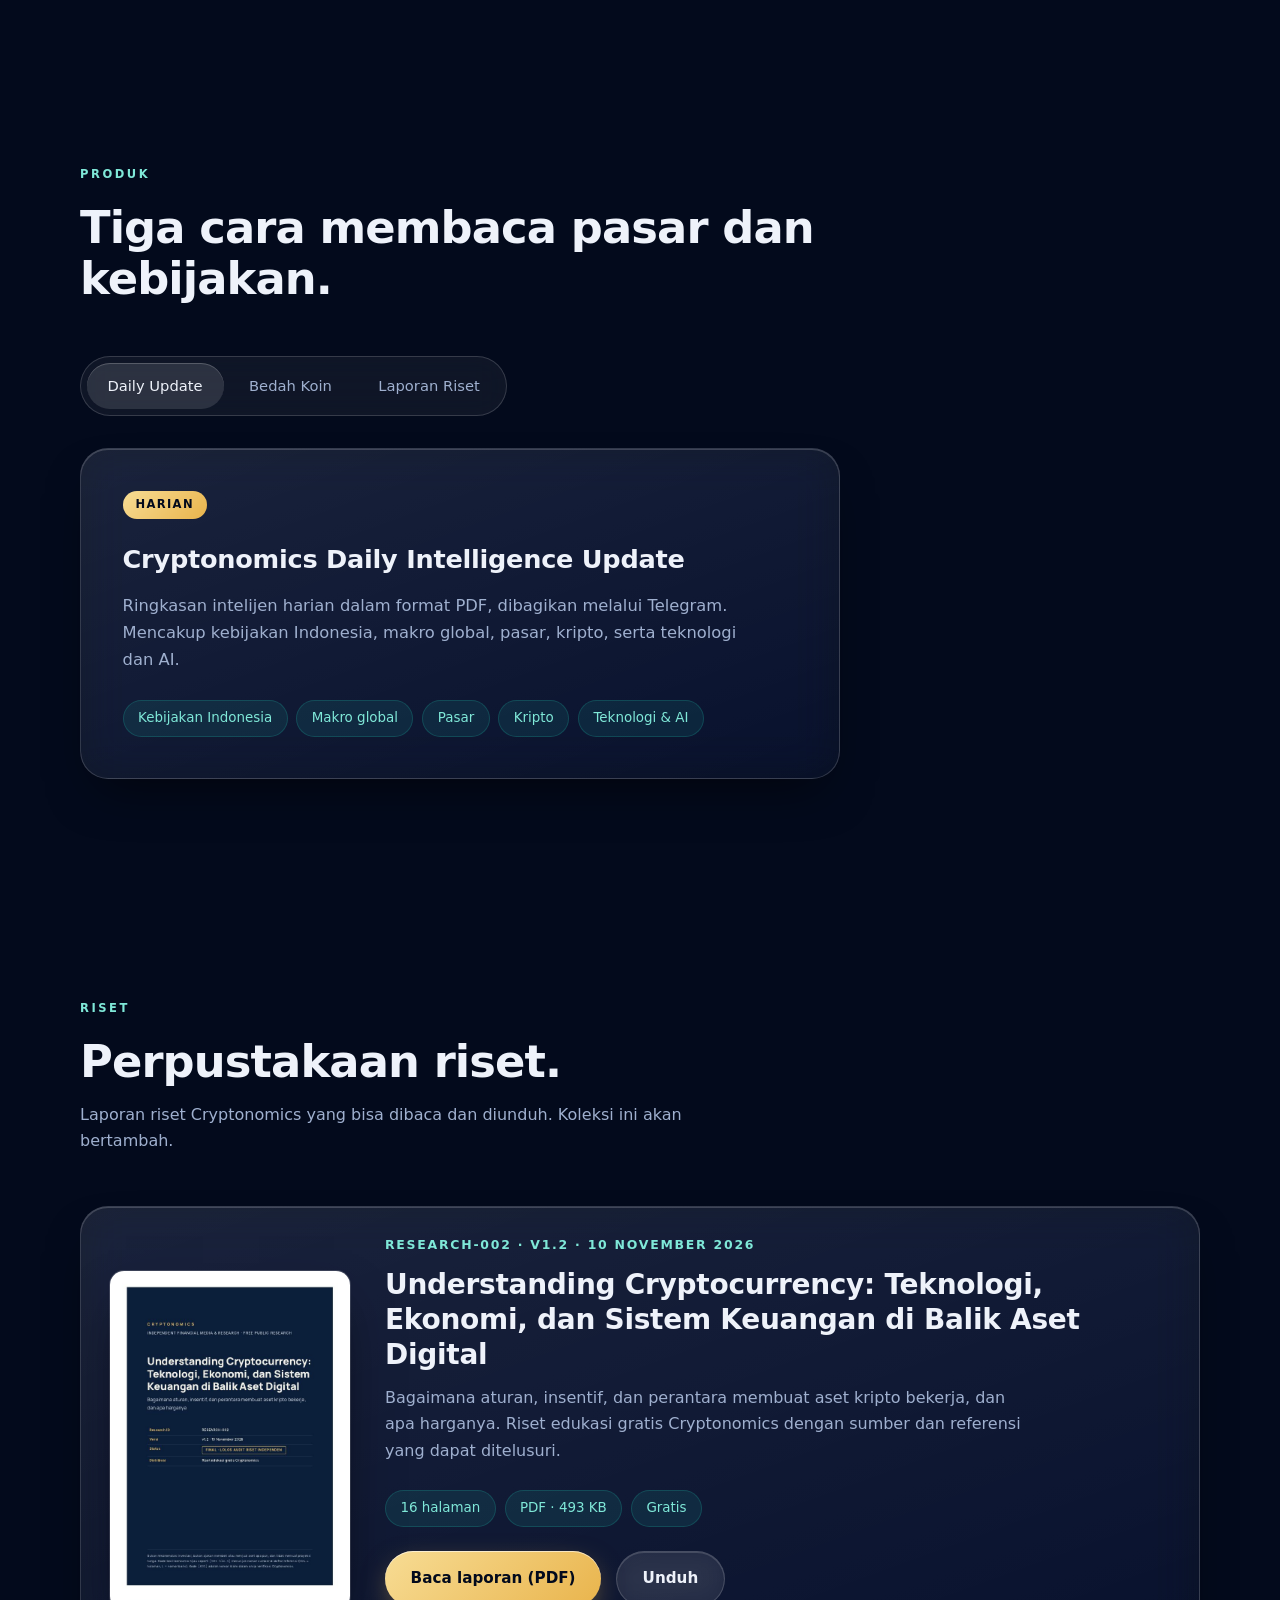
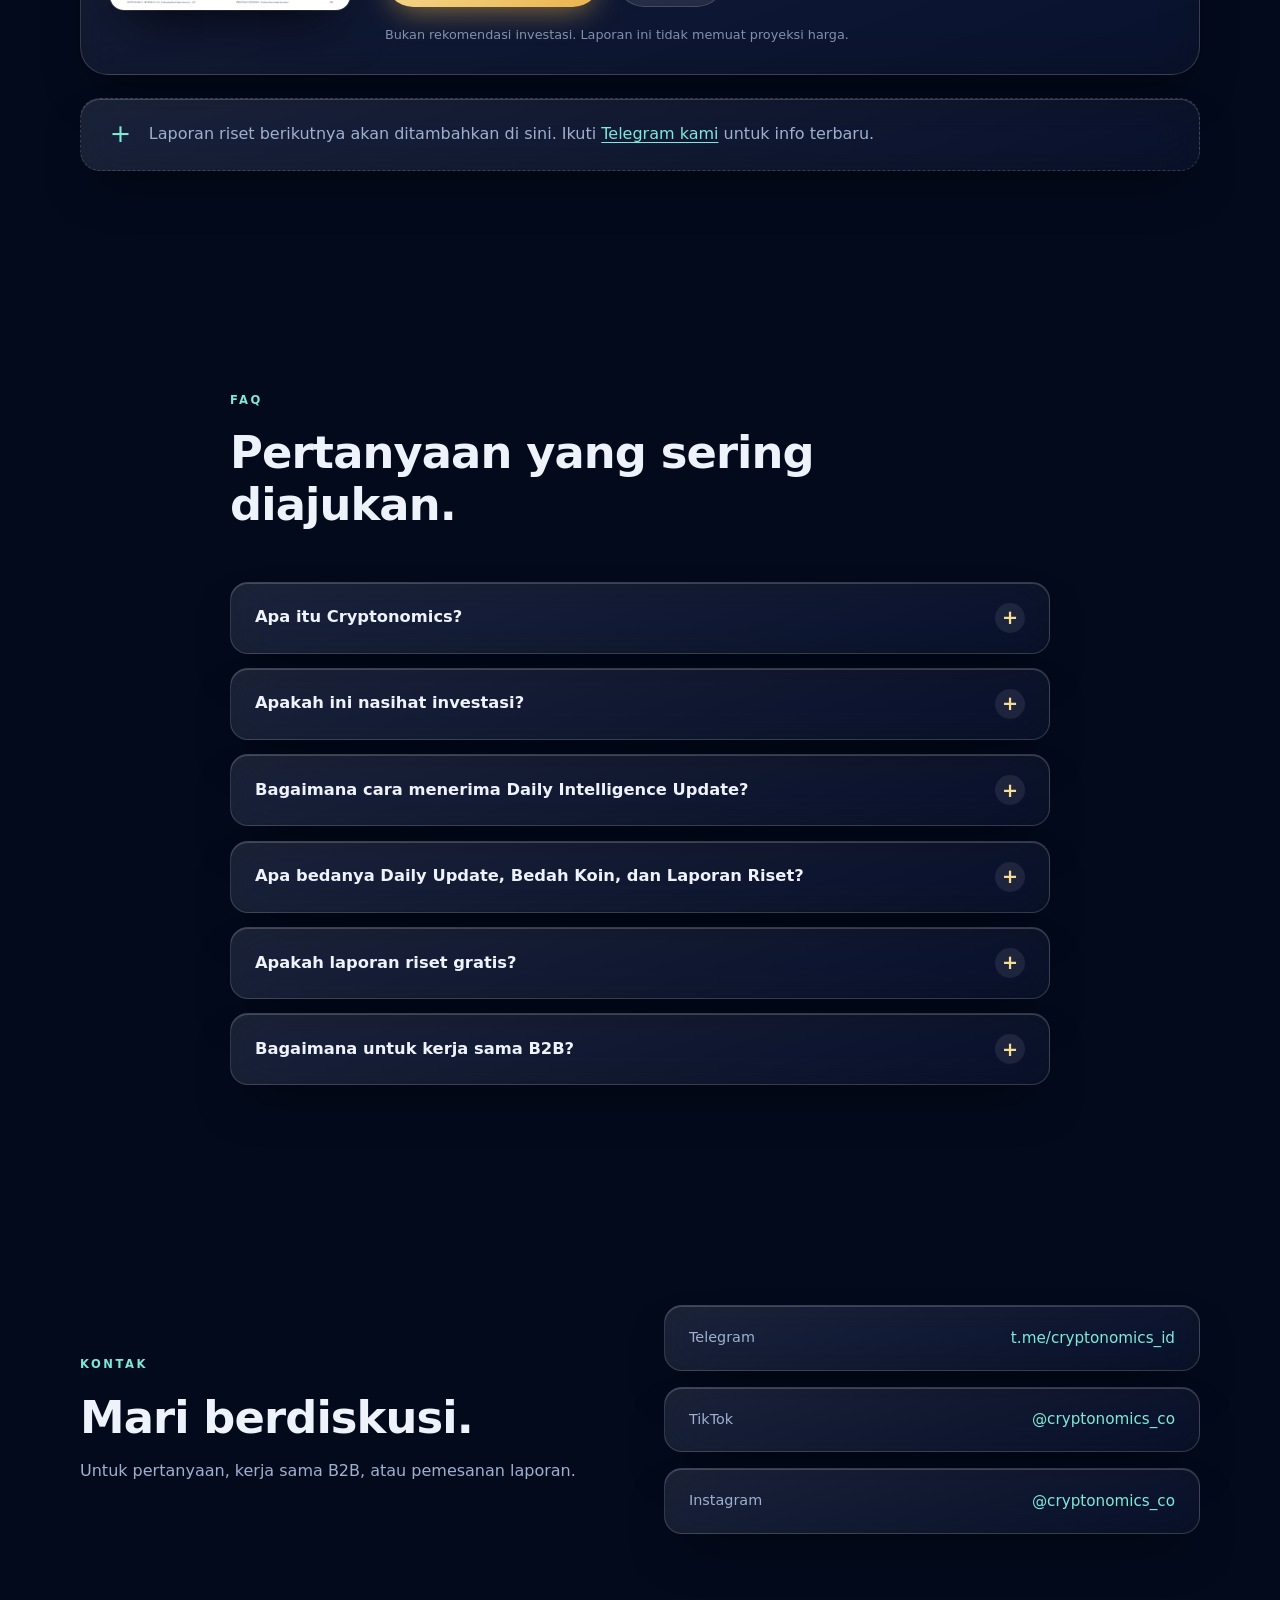
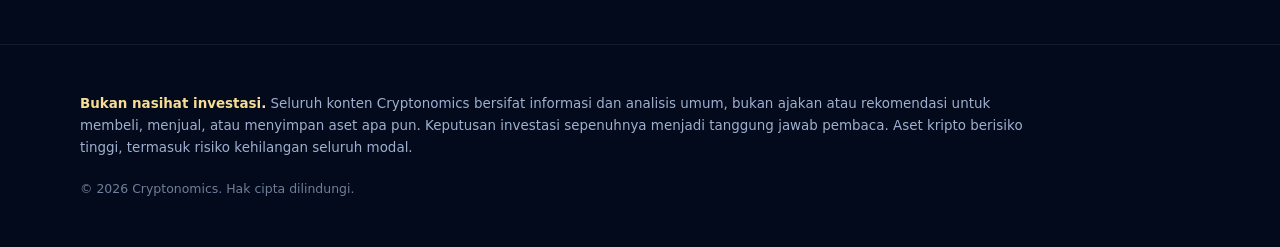
==== commit 09309478: "Add Telegram hero CTA, research library, and FAQ; fix emblem tilt runaway - Hero: primary 'Gabung Te" ====
--- a/index.html
+++ b/index.html
@@ -6,6 +6,94 @@
   <title>Cryptonomics — Research. Intelligence. Perspective.</title>
   <meta name="description" content="Cryptonomics: riset independen dan intelijen harian tentang kebijakan Indonesia, makro global, pasar, kripto, serta teknologi dan AI.">
   <link rel="icon" href="assets/logo.jpg">
+  <link rel="canonical" href="https://jonagsgt.github.io/cryptonomics-web/">
+  <meta name="theme-color" content="#030a1c">
+
+  <!-- Open Graph / Twitter: tampilan tautan saat dibagikan -->
+  <meta property="og:type" content="website">
+  <meta property="og:site_name" content="Cryptonomics">
+  <meta property="og:title" content="Cryptonomics — Research. Intelligence. Perspective.">
+  <meta property="og:description" content="Riset independen dan intelijen harian tentang kebijakan Indonesia, makro global, pasar, kripto, serta teknologi dan AI.">
+  <meta property="og:url" content="https://jonagsgt.github.io/cryptonomics-web/">
+  <meta property="og:image" content="https://jonagsgt.github.io/cryptonomics-web/assets/logo.jpg">
+  <meta property="og:locale" content="id_ID">
+  <meta name="twitter:card" content="summary">
+  <meta name="twitter:title" content="Cryptonomics — Research. Intelligence. Perspective.">
+  <meta name="twitter:description" content="Riset independen dan intelijen harian tentang kebijakan Indonesia, makro global, pasar, kripto, serta teknologi dan AI.">
+  <meta name="twitter:image" content="https://jonagsgt.github.io/cryptonomics-web/assets/logo.jpg">
+
+  <script type="application/ld+json">
+  {
+    "@context": "https://schema.org",
+    "@type": "Organization",
+    "name": "Cryptonomics",
+    "url": "https://jonagsgt.github.io/cryptonomics-web/",
+    "logo": "https://jonagsgt.github.io/cryptonomics-web/assets/logo.jpg",
+    "slogan": "Research. Intelligence. Perspective.",
+    "sameAs": [
+      "https://t.me/cryptonomics_id",
+      "https://www.tiktok.com/@cryptonomics_co",
+      "https://www.instagram.com/cryptonomics_co/"
+    ]
+  }
+  </script>
+
+  <script type="application/ld+json">
+{
+  "@context": "https://schema.org",
+  "@type": "FAQPage",
+  "mainEntity": [
+    {
+      "@type": "Question",
+      "name": "Apa itu Cryptonomics?",
+      "acceptedAnswer": {
+        "@type": "Answer",
+        "text": "Cryptonomics adalah usaha riset dan intelijen yang menyajikan analisis independen tentang kebijakan Indonesia, makro global, pasar, kripto, serta teknologi dan AI."
+      }
+    },
+    {
+      "@type": "Question",
+      "name": "Apakah ini nasihat investasi?",
+      "acceptedAnswer": {
+        "@type": "Answer",
+        "text": "Bukan. Seluruh konten Cryptonomics bersifat informasi dan analisis umum, bukan ajakan atau rekomendasi untuk membeli, menjual, atau menyimpan aset apa pun. Keputusan investasi sepenuhnya menjadi tanggung jawab pembaca. Aset kripto berisiko tinggi, termasuk risiko kehilangan seluruh modal."
+      }
+    },
+    {
+      "@type": "Question",
+      "name": "Bagaimana cara menerima Daily Intelligence Update?",
+      "acceptedAnswer": {
+        "@type": "Answer",
+        "text": "Daily Intelligence Update dibagikan dalam format PDF melalui Telegram. Gabung di https://t.me/cryptonomics_id."
+      }
+    },
+    {
+      "@type": "Question",
+      "name": "Apa bedanya Daily Update, Bedah Koin, dan Laporan Riset?",
+      "acceptedAnswer": {
+        "@type": "Answer",
+        "text": "Daily Update adalah ringkasan intelijen harian. Bedah Koin adalah kajian mendalam atas satu koin dengan metodologi Skor Cryptonomics. Laporan Riset adalah kajian tematik yang lebih panjang."
+      }
+    },
+    {
+      "@type": "Question",
+      "name": "Apakah laporan riset gratis?",
+      "acceptedAnswer": {
+        "@type": "Answer",
+        "text": "Laporan RESEARCH-002 (Understanding Cryptocurrency) adalah riset edukasi gratis dan bisa dibaca di bagian Riset. Laporan riset lainnya tersedia untuk pembelian per laporan. Untuk informasi lebih lanjut, hubungi kami lewat Telegram, TikTok, atau Instagram."
+      }
+    },
+    {
+      "@type": "Question",
+      "name": "Bagaimana untuk kerja sama B2B?",
+      "acceptedAnswer": {
+        "@type": "Answer",
+        "text": "Hubungi kami lewat Telegram atau Instagram dan sampaikan kebutuhan Anda."
+      }
+    }
+  ]
+}
+  </script>
   <link rel="stylesheet" href="styles.css">
 </head>
 <body>
@@ -26,7 +114,8 @@
       <nav id="nav" class="site-nav">
         <a href="#tentang" data-link>Tentang</a>
         <a href="#produk" data-link>Produk</a>
-        <a href="#sampel" data-link>Sampel</a>
+        <a href="#riset" data-link>Riset</a>
+        <a href="#faq" data-link>FAQ</a>
         <a href="#kontak" data-link>Kontak</a>
       </nav>
       <button class="nav-toggle" aria-label="Buka menu" aria-expanded="false" aria-controls="nav">
@@ -49,8 +138,8 @@
             pasar, kripto, serta teknologi dan AI.
           </p>
           <div class="cta-row">
-            <a href="#produk" class="btn btn-primary" data-magnetic>Lihat Produk</a>
-            <a href="#sampel" class="btn btn-glass" data-magnetic>Lihat Sampel</a>
+            <a href="https://t.me/cryptonomics_id" class="btn btn-primary" target="_blank" rel="noopener noreferrer" data-magnetic>Gabung Telegram</a>
+            <a href="#produk" class="btn btn-glass" data-magnetic>Lihat Produk</a>
           </div>
         </div>
 
@@ -130,11 +219,12 @@
     </section>
 
     <!-- SAMPEL -->
-    <section id="sampel" class="section">
+    <section id="riset" class="section">
       <div class="container">
         <div class="section-head reveal">
-          <p class="eyebrow">Sampel</p>
-          <h2 class="section-title">Lihat format laporan kami.</h2>
+          <p class="eyebrow">Riset</p>
+          <h2 class="section-title">Perpustakaan riset.</h2>
+          <p class="section-lead">Laporan riset Cryptonomics yang bisa dibaca dan diunduh. Koleksi ini akan bertambah.</p>
         </div>
         <article class="glass-card report-card reveal" data-spot>
           <a class="report-cover" href="assets/reports/Cryptonomics_RESEARCH-002_Understanding-Cryptocurrency_v1.2.pdf" target="_blank" rel="noopener" aria-label="Buka laporan RESEARCH-002 (PDF)">
@@ -154,6 +244,47 @@
             <p class="report-note">Bukan rekomendasi investasi. Laporan ini tidak memuat proyeksi harga.</p>
           </div>
         </article>
+
+        <div class="library-next glass-card reveal">
+          <span class="ph-icon" aria-hidden="true">+</span>
+          <p>Laporan riset berikutnya akan ditambahkan di sini. Ikuti <a href="https://t.me/cryptonomics_id" target="_blank" rel="noopener noreferrer">Telegram kami</a> untuk info terbaru.</p>
+        </div>
+      </div>
+    </section>
+
+    <!-- FAQ -->
+    <section id="faq" class="section">
+      <div class="container faq-wrap">
+        <div class="section-head reveal">
+          <p class="eyebrow">FAQ</p>
+          <h2 class="section-title">Pertanyaan yang sering diajukan.</h2>
+        </div>
+        <div class="faq-list reveal" style="--d:.1s">
+          <details class="faq-item glass-card">
+            <summary>Apa itu Cryptonomics?</summary>
+            <div class="faq-answer"><p>Cryptonomics adalah usaha riset dan intelijen yang menyajikan analisis independen tentang kebijakan Indonesia, makro global, pasar, kripto, serta teknologi dan AI.</p></div>
+          </details>
+          <details class="faq-item glass-card">
+            <summary>Apakah ini nasihat investasi?</summary>
+            <div class="faq-answer"><p>Bukan. Seluruh konten Cryptonomics bersifat informasi dan analisis umum, bukan ajakan atau rekomendasi untuk membeli, menjual, atau menyimpan aset apa pun. Keputusan investasi sepenuhnya menjadi tanggung jawab pembaca. Aset kripto berisiko tinggi, termasuk risiko kehilangan seluruh modal.</p></div>
+          </details>
+          <details class="faq-item glass-card">
+            <summary>Bagaimana cara menerima Daily Intelligence Update?</summary>
+            <div class="faq-answer"><p>Daily Intelligence Update dibagikan dalam format PDF melalui Telegram. Gabung di <a href="https://t.me/cryptonomics_id" target="_blank" rel="noopener noreferrer">t.me/cryptonomics_id</a>.</p></div>
+          </details>
+          <details class="faq-item glass-card">
+            <summary>Apa bedanya Daily Update, Bedah Koin, dan Laporan Riset?</summary>
+            <div class="faq-answer"><p>Daily Update adalah ringkasan intelijen harian. Bedah Koin adalah kajian mendalam atas satu koin dengan metodologi Skor Cryptonomics. Laporan Riset adalah kajian tematik yang lebih panjang.</p></div>
+          </details>
+          <details class="faq-item glass-card">
+            <summary>Apakah laporan riset gratis?</summary>
+            <div class="faq-answer"><p>Laporan RESEARCH-002 (Understanding Cryptocurrency) adalah riset edukasi gratis dan bisa dibaca di bagian Riset. Laporan riset lainnya tersedia untuk pembelian per laporan. Untuk informasi lebih lanjut, hubungi kami lewat Telegram, TikTok, atau Instagram.</p></div>
+          </details>
+          <details class="faq-item glass-card">
+            <summary>Bagaimana untuk kerja sama B2B?</summary>
+            <div class="faq-answer"><p>Hubungi kami lewat Telegram atau Instagram dan sampaikan kebutuhan Anda.</p></div>
+          </details>
+        </div>
       </div>
     </section>
 
--- a/styles.css
+++ b/styles.css
@@ -178,6 +178,26 @@
 .report-body .cta-row { margin-top: 1.5rem; }
 .report-note { color: var(--text-muted); font-size: .8rem; margin-top: 1.1rem; opacity: .8; }
 
+/* Perpustakaan: catatan berikutnya */
+.library-next { margin-top: 1.4rem; border-radius: 20px; padding: 1.4rem 1.8rem; display: flex; align-items: center; gap: 1.1rem; border-style: dashed; color: var(--text-muted); }
+.library-next .ph-icon { margin: 0; font-size: 1.6rem; line-height: 1; }
+.library-next a { color: var(--teal-soft); text-decoration: underline; text-underline-offset: 3px; }
+
+/* FAQ */
+.faq-wrap { max-width: 820px; }
+.faq-list { display: grid; gap: .9rem; }
+.faq-item { border-radius: 18px; padding: 0; overflow: hidden; transition: border-color .4s; }
+.faq-item:hover { border-color: rgba(127,232,216,.35); }
+.faq-item[open] { border-color: rgba(233,180,76,.4); }
+.faq-item summary { list-style: none; cursor: pointer; padding: 1.25rem 1.5rem; display: flex; justify-content: space-between; align-items: center; gap: 1rem; font-weight: 600; font-size: 1.02rem; }
+.faq-item summary::-webkit-details-marker { display: none; }
+.faq-item summary::after { content: "+"; flex: none; width: 30px; height: 30px; display: grid; place-items: center; border-radius: 50%;
+  background: rgba(255,255,255,.08); color: var(--gold-soft); font-size: 1.2rem; line-height: 1; transition: transform .5s var(--ease), background .3s; }
+.faq-item[open] summary::after { transform: rotate(45deg); background: rgba(233,180,76,.18); }
+.faq-item summary:focus-visible { outline: 2px solid var(--teal-soft); outline-offset: -2px; border-radius: 18px; }
+.faq-answer { padding: 0 1.5rem 1.4rem; color: var(--text-muted); animation: panelIn .5s var(--ease); }
+.faq-answer a { color: var(--teal-soft); text-decoration: underline; text-underline-offset: 3px; }
+
 /* KONTAK */
 .contact-wrap { display: grid; grid-template-columns: 1fr 1fr; gap: 3rem; align-items: center; }
 .contact-wrap .section-lead { margin-top: .9rem; }
@@ -228,6 +248,8 @@
   .panel { padding: 1.9rem; }
 }
 
+@media (pointer: coarse) { .emblem-hint { display: none; } }
+
 /* ---------- REDUCED MOTION ---------- */
 @media (prefers-reduced-motion: reduce) {
   *, *::before, *::after { animation: none !important; transition-duration: .01ms !important; }
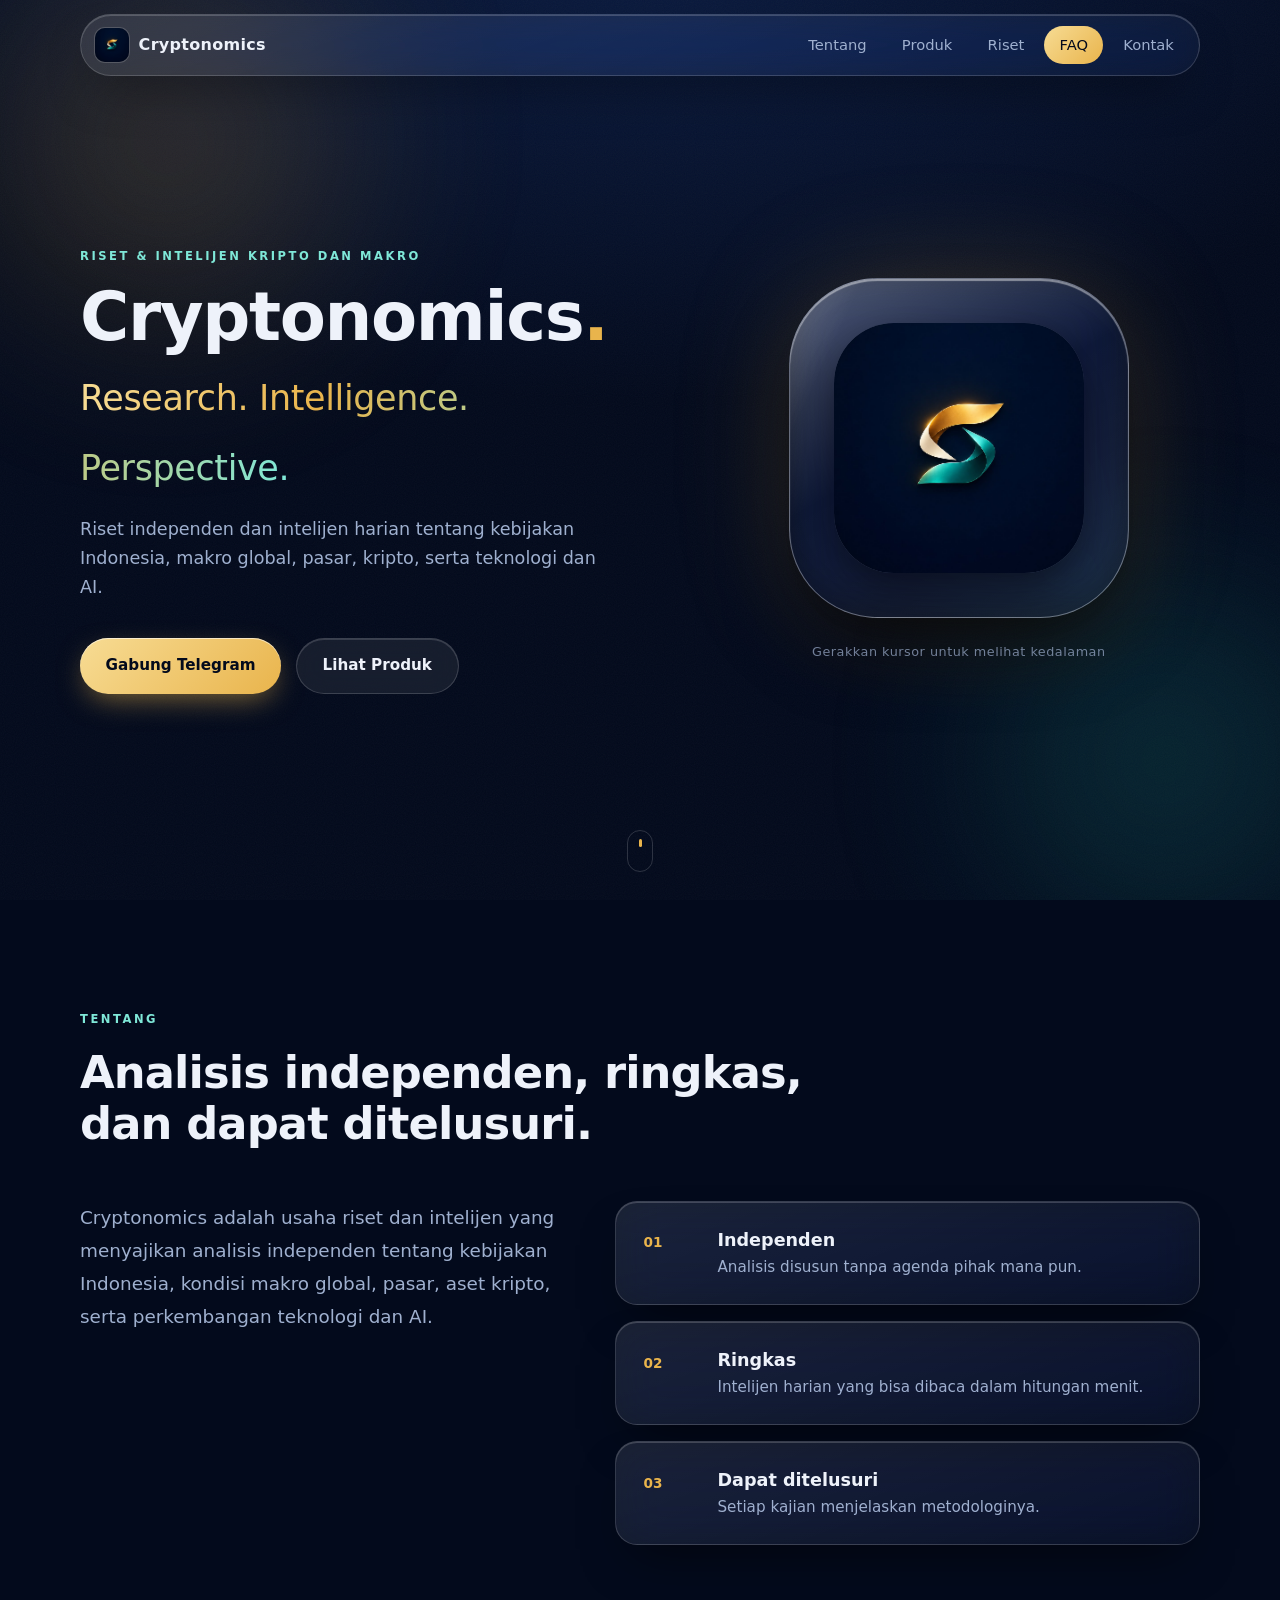
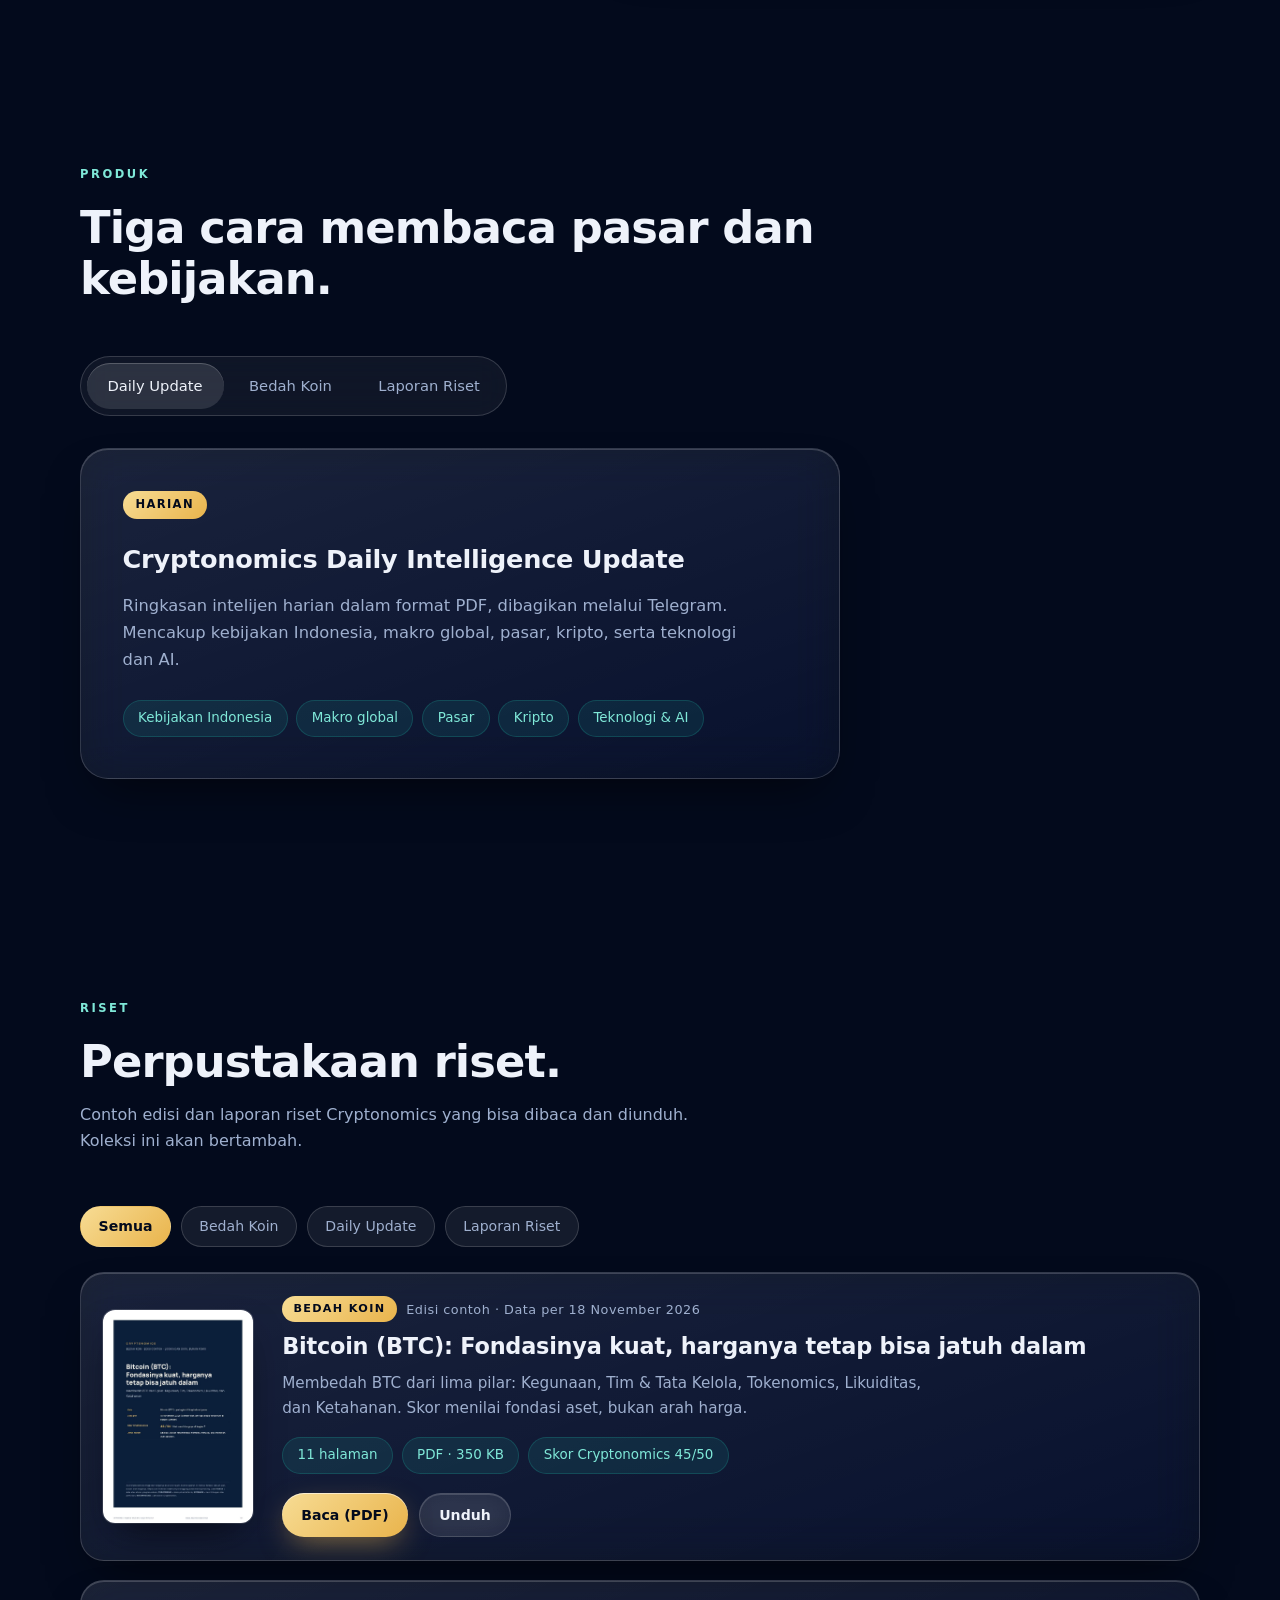
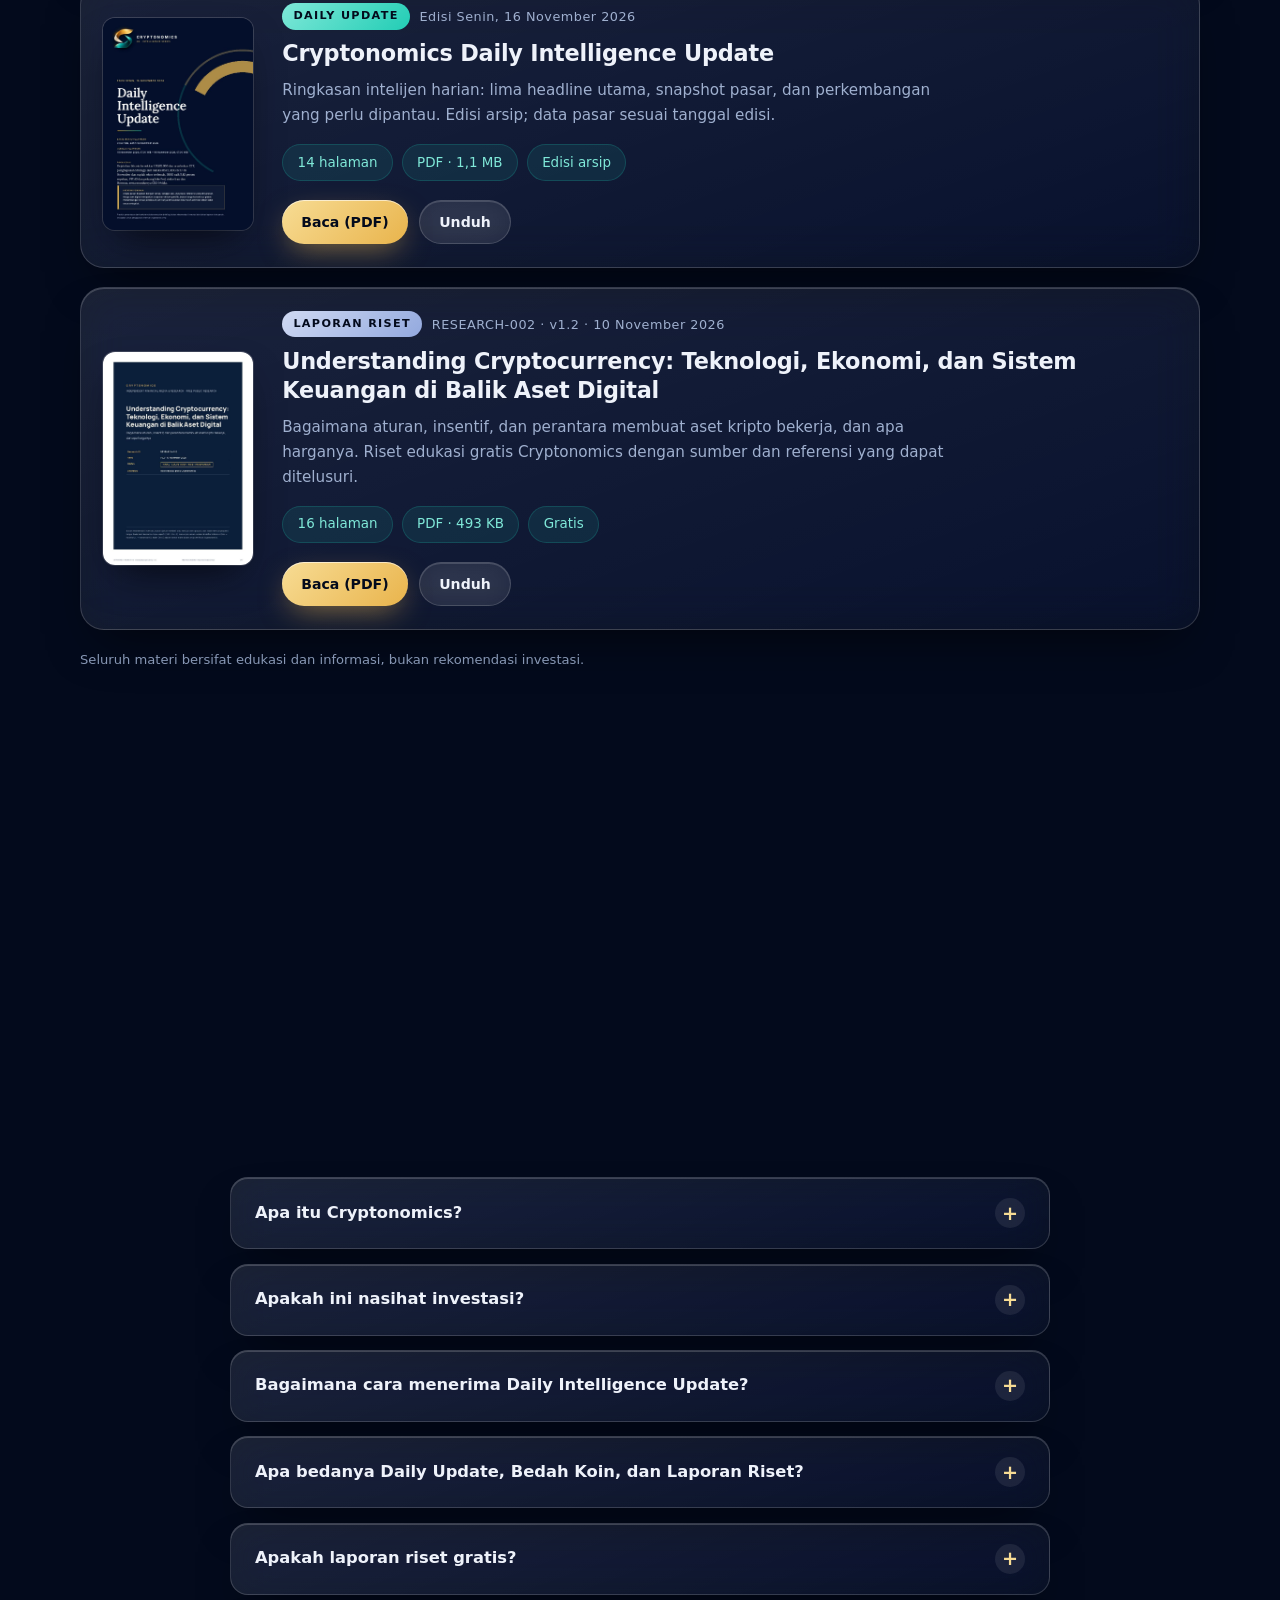
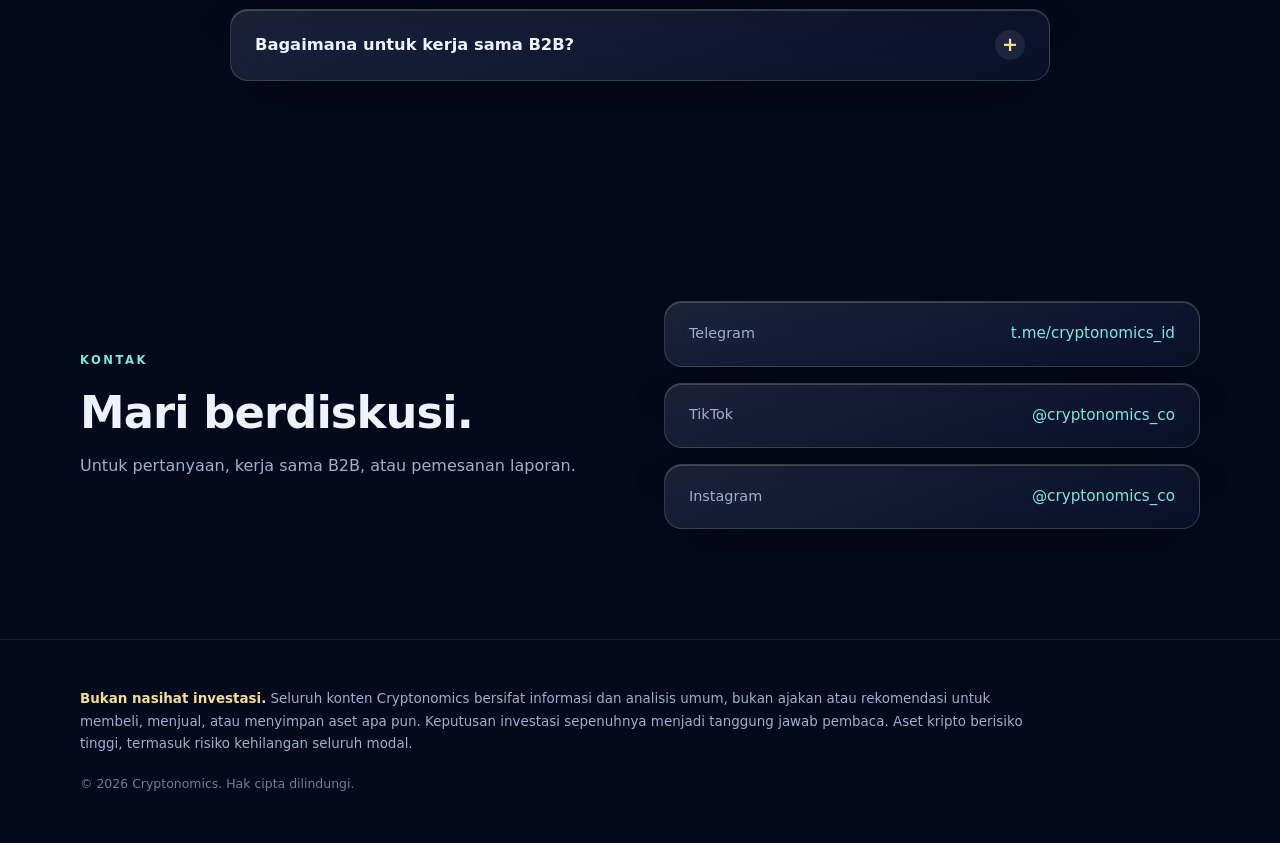
==== commit ec111c97: "Add Bedah Koin BTC and Daily Update samples; turn Riset into filterable library - New PDFs and cover" ====
--- a/index.html
+++ b/index.html
@@ -80,7 +80,7 @@
       "name": "Apakah laporan riset gratis?",
       "acceptedAnswer": {
         "@type": "Answer",
-        "text": "Laporan RESEARCH-002 (Understanding Cryptocurrency) adalah riset edukasi gratis dan bisa dibaca di bagian Riset. Laporan riset lainnya tersedia untuk pembelian per laporan. Untuk informasi lebih lanjut, hubungi kami lewat Telegram, TikTok, atau Instagram."
+        "text": "Laporan RESEARCH-002 (Understanding Cryptocurrency) adalah riset edukasi gratis, dan contoh edisi Daily Update serta Bedah Koin juga bisa dibaca di bagian Riset. Laporan riset lainnya tersedia untuk pembelian per laporan. Untuk informasi lebih lanjut, hubungi kami lewat Telegram, TikTok, atau Instagram."
       }
     },
     {
@@ -224,26 +224,65 @@
         <div class="section-head reveal">
           <p class="eyebrow">Riset</p>
           <h2 class="section-title">Perpustakaan riset.</h2>
-          <p class="section-lead">Laporan riset Cryptonomics yang bisa dibaca dan diunduh. Koleksi ini akan bertambah.</p>
-        </div>
-        <article class="glass-card report-card reveal" data-spot>
-          <a class="report-cover" href="assets/reports/Cryptonomics_RESEARCH-002_Understanding-Cryptocurrency_v1.2.pdf" target="_blank" rel="noopener" aria-label="Buka laporan RESEARCH-002 (PDF)">
-            <img src="assets/report-cover.jpg" alt="Sampul laporan RESEARCH-002: Understanding Cryptocurrency" loading="lazy" width="640" height="905">
-          </a>
-          <div class="report-body">
-            <p class="report-meta">RESEARCH-002 &middot; v1.2 &middot; 10 November 2026</p>
-            <h3>Understanding Cryptocurrency: Teknologi, Ekonomi, dan Sistem Keuangan di Balik Aset Digital</h3>
-            <p class="report-desc">Bagaimana aturan, insentif, dan perantara membuat aset kripto bekerja, dan apa harganya. Riset edukasi gratis Cryptonomics dengan sumber dan referensi yang dapat ditelusuri.</p>
-            <ul class="chips">
-              <li>16 halaman</li><li>PDF &middot; 493 KB</li><li>Gratis</li>
-            </ul>
-            <div class="cta-row">
-              <a class="btn btn-primary" href="assets/reports/Cryptonomics_RESEARCH-002_Understanding-Cryptocurrency_v1.2.pdf" target="_blank" rel="noopener">Baca laporan (PDF)</a>
-              <a class="btn btn-glass" href="assets/reports/Cryptonomics_RESEARCH-002_Understanding-Cryptocurrency_v1.2.pdf" download>Unduh</a>
+          <p class="section-lead">Contoh edisi dan laporan riset Cryptonomics yang bisa dibaca dan diunduh. Koleksi ini akan bertambah.</p>
+        </div>
+
+        <div class="lib-filters reveal" role="group" aria-label="Filter jenis materi">
+          <button class="chip-btn is-active" type="button" data-filter="all" aria-pressed="true">Semua</button>
+          <button class="chip-btn" type="button" data-filter="koin" aria-pressed="false">Bedah Koin</button>
+          <button class="chip-btn" type="button" data-filter="daily" aria-pressed="false">Daily Update</button>
+          <button class="chip-btn" type="button" data-filter="riset" aria-pressed="false">Laporan Riset</button>
+        </div>
+
+        <div class="lib-list">
+          <article class="lib-item glass-card reveal" data-type="koin" data-spot>
+            <a class="lib-cover" href="assets/reports/Cryptonomics_Bedah-Koin_BTC_2026-11-18.pdf" target="_blank" rel="noopener" aria-label="Buka Bedah Koin: Bitcoin (BTC): Fondasinya kuat, harganya tetap bisa jatuh dalam (PDF)">
+              <img src="assets/covers/bedah-koin-btc.jpg" alt="Sampul Bedah Koin: Bitcoin (BTC)" loading="lazy" width="640" height="905">
+            </a>
+            <div class="lib-body">
+              <p class="lib-meta"><span class="lib-type lib-type-koin">Bedah Koin</span> Edisi contoh · Data per 18 November 2026</p>
+              <h3>Bitcoin (BTC): Fondasinya kuat, harganya tetap bisa jatuh dalam</h3>
+              <p class="lib-desc">Membedah BTC dari lima pilar: Kegunaan, Tim &amp; Tata Kelola, Tokenomics, Likuiditas, dan Ketahanan. Skor menilai fondasi aset, bukan arah harga.</p>
+              <ul class="chips"><li>11 halaman</li><li>PDF · 350 KB</li><li>Skor Cryptonomics 45/50</li></ul>
+              <div class="lib-actions">
+                <a class="btn btn-primary btn-sm" href="assets/reports/Cryptonomics_Bedah-Koin_BTC_2026-11-18.pdf" target="_blank" rel="noopener">Baca (PDF)</a>
+                <a class="btn btn-glass btn-sm" href="assets/reports/Cryptonomics_Bedah-Koin_BTC_2026-11-18.pdf" download>Unduh</a>
+              </div>
             </div>
-            <p class="report-note">Bukan rekomendasi investasi. Laporan ini tidak memuat proyeksi harga.</p>
-          </div>
-        </article>
+          </article>
+          <article class="lib-item glass-card reveal" data-type="daily" data-spot style="--d:0.08s">
+            <a class="lib-cover" href="assets/reports/Cryptonomics_Daily-Intelligence-Update_2026-11-16.pdf" target="_blank" rel="noopener" aria-label="Buka Daily Update: Cryptonomics Daily Intelligence Update (PDF)">
+              <img src="assets/covers/daily-2026-11-16.jpg" alt="Sampul Cryptonomics Daily Intelligence Update 16 November 2026" loading="lazy" width="640" height="905">
+            </a>
+            <div class="lib-body">
+              <p class="lib-meta"><span class="lib-type lib-type-daily">Daily Update</span> Edisi Senin, 16 November 2026</p>
+              <h3>Cryptonomics Daily Intelligence Update</h3>
+              <p class="lib-desc">Ringkasan intelijen harian: lima headline utama, snapshot pasar, dan perkembangan yang perlu dipantau. Edisi arsip; data pasar sesuai tanggal edisi.</p>
+              <ul class="chips"><li>14 halaman</li><li>PDF · 1,1 MB</li><li>Edisi arsip</li></ul>
+              <div class="lib-actions">
+                <a class="btn btn-primary btn-sm" href="assets/reports/Cryptonomics_Daily-Intelligence-Update_2026-11-16.pdf" target="_blank" rel="noopener">Baca (PDF)</a>
+                <a class="btn btn-glass btn-sm" href="assets/reports/Cryptonomics_Daily-Intelligence-Update_2026-11-16.pdf" download>Unduh</a>
+              </div>
+            </div>
+          </article>
+          <article class="lib-item glass-card reveal" data-type="riset" data-spot style="--d:0.16s">
+            <a class="lib-cover" href="assets/reports/Cryptonomics_RESEARCH-002_Understanding-Cryptocurrency_v1.2.pdf" target="_blank" rel="noopener" aria-label="Buka Laporan Riset: Understanding Cryptocurrency: Teknologi, Ekonomi, dan Sistem Keuangan di Balik Aset Digital (PDF)">
+              <img src="assets/covers/research-002.jpg" alt="Sampul laporan RESEARCH-002: Understanding Cryptocurrency" loading="lazy" width="640" height="905">
+            </a>
+            <div class="lib-body">
+              <p class="lib-meta"><span class="lib-type lib-type-riset">Laporan Riset</span> RESEARCH-002 · v1.2 · 10 November 2026</p>
+              <h3>Understanding Cryptocurrency: Teknologi, Ekonomi, dan Sistem Keuangan di Balik Aset Digital</h3>
+              <p class="lib-desc">Bagaimana aturan, insentif, dan perantara membuat aset kripto bekerja, dan apa harganya. Riset edukasi gratis Cryptonomics dengan sumber dan referensi yang dapat ditelusuri.</p>
+              <ul class="chips"><li>16 halaman</li><li>PDF · 493 KB</li><li>Gratis</li></ul>
+              <div class="lib-actions">
+                <a class="btn btn-primary btn-sm" href="assets/reports/Cryptonomics_RESEARCH-002_Understanding-Cryptocurrency_v1.2.pdf" target="_blank" rel="noopener">Baca (PDF)</a>
+                <a class="btn btn-glass btn-sm" href="assets/reports/Cryptonomics_RESEARCH-002_Understanding-Cryptocurrency_v1.2.pdf" download>Unduh</a>
+              </div>
+            </div>
+          </article>
+        </div>
+
+        <p class="lib-note">Seluruh materi bersifat edukasi dan informasi, bukan rekomendasi investasi.</p>
 
         <div class="library-next glass-card reveal">
           <span class="ph-icon" aria-hidden="true">+</span>
@@ -278,7 +317,7 @@
           </details>
           <details class="faq-item glass-card">
             <summary>Apakah laporan riset gratis?</summary>
-            <div class="faq-answer"><p>Laporan RESEARCH-002 (Understanding Cryptocurrency) adalah riset edukasi gratis dan bisa dibaca di bagian Riset. Laporan riset lainnya tersedia untuk pembelian per laporan. Untuk informasi lebih lanjut, hubungi kami lewat Telegram, TikTok, atau Instagram.</p></div>
+            <div class="faq-answer"><p>Laporan RESEARCH-002 (Understanding Cryptocurrency) adalah riset edukasi gratis, dan contoh edisi Daily Update serta Bedah Koin juga bisa dibaca di bagian Riset. Laporan riset lainnya tersedia untuk pembelian per laporan. Untuk informasi lebih lanjut, hubungi kami lewat Telegram, TikTok, atau Instagram.</p></div>
           </details>
           <details class="faq-item glass-card">
             <summary>Bagaimana untuk kerja sama B2B?</summary>
--- a/styles.css
+++ b/styles.css
@@ -166,17 +166,31 @@
 .ph-icon { display: block; font-size: 2rem; color: var(--teal-soft); margin-bottom: .8rem; }
 .placeholder-box strong { color: var(--gold-soft); }
 
-/* SAMPEL: kartu laporan */
-.report-card { display: grid; grid-template-columns: 240px 1fr; gap: 2.2rem; padding: 1.8rem; border-radius: 28px; align-items: center; }
-.report-cover { display: block; border-radius: 14px; overflow: hidden; box-shadow: 0 24px 50px -16px rgba(0,0,0,.7), 0 0 0 1px var(--glass-edge);
-  transition: transform .6s var(--ease), box-shadow .6s var(--ease); }
-.report-cover:hover { transform: translateY(-6px) rotate(-1deg) scale(1.02); }
-.report-cover img { width: 100%; height: auto; }
-.report-meta { color: var(--teal-soft); font-size: .78rem; letter-spacing: .14em; text-transform: uppercase; font-weight: 600; margin-bottom: .7rem; }
-.report-body h3 { font-size: clamp(1.3rem, 2.4vw, 1.75rem); line-height: 1.25; letter-spacing: -.01em; font-weight: 650; margin-bottom: .8rem; }
-.report-desc { color: var(--text-muted); max-width: 40rem; }
-.report-body .cta-row { margin-top: 1.5rem; }
-.report-note { color: var(--text-muted); font-size: .8rem; margin-top: 1.1rem; opacity: .8; }
+/* PERPUSTAKAAN RISET */
+.lib-filters { display: flex; flex-wrap: wrap; gap: .6rem; margin-bottom: 1.6rem; }
+.chip-btn { background: var(--glass-fill); border: 1px solid var(--glass-edge); color: var(--text-muted); padding: .5rem 1.1rem; border-radius: 999px;
+  cursor: pointer; font-size: .88rem; transition: color .3s, background .3s, border-color .3s, transform .3s var(--ease); }
+.chip-btn:hover { color: var(--text); transform: translateY(-1px); }
+.chip-btn.is-active { color: var(--navy-950); background: linear-gradient(135deg, var(--gold-soft), var(--gold)); border-color: transparent; font-weight: 600; }
+.lib-list { display: grid; gap: 1.2rem; }
+.lib-item { display: grid; grid-template-columns: 150px 1fr; gap: 1.8rem; padding: 1.4rem; border-radius: 24px; align-items: center; }
+.lib-item[hidden] { display: none; }
+.lib-item.is-entering { animation: panelIn .6s var(--ease); }
+.lib-cover { display: block; border-radius: 12px; overflow: hidden; box-shadow: 0 18px 40px -14px rgba(0,0,0,.7), 0 0 0 1px var(--glass-edge);
+  transition: transform .6s var(--ease); }
+.lib-cover:hover { transform: translateY(-5px) rotate(-1deg) scale(1.03); }
+.lib-cover img { width: 100%; height: auto; }
+.lib-meta { color: var(--text-muted); font-size: .8rem; letter-spacing: .04em; margin-bottom: .6rem; display: flex; flex-wrap: wrap; align-items: center; gap: .6rem; }
+.lib-type { font-size: .7rem; letter-spacing: .12em; text-transform: uppercase; font-weight: 700; padding: .25rem .7rem; border-radius: 999px; color: var(--navy-950); }
+.lib-type-koin { background: linear-gradient(135deg, var(--gold-soft), var(--gold)); }
+.lib-type-daily { background: linear-gradient(135deg, var(--teal-soft), var(--teal)); }
+.lib-type-riset { background: linear-gradient(135deg, #cfd9f2, #93a9de); }
+.lib-body h3 { font-size: clamp(1.1rem, 2vw, 1.4rem); line-height: 1.3; letter-spacing: -.01em; font-weight: 650; margin-bottom: .6rem; }
+.lib-desc { color: var(--text-muted); font-size: .95rem; max-width: 42rem; }
+.lib-body .chips { margin-top: 1rem; }
+.lib-actions { display: flex; flex-wrap: wrap; gap: .7rem; margin-top: 1.2rem; }
+.btn-sm { padding: .6rem 1.2rem; font-size: .88rem; }
+.lib-note { color: var(--text-muted); font-size: .82rem; margin-top: 1.2rem; opacity: .85; }
 
 /* Perpustakaan: catatan berikutnya */
 .library-next { margin-top: 1.4rem; border-radius: 20px; padding: 1.4rem 1.8rem; display: flex; align-items: center; gap: 1.1rem; border-style: dashed; color: var(--text-muted); }
@@ -223,8 +237,7 @@
 
 /* ---------- RESPONSIVE ---------- */
 @media (max-width: 900px) {
-  .report-card { grid-template-columns: 1fr; }
-  .report-cover { max-width: 240px; }
+  .lib-item { grid-template-columns: 110px 1fr; gap: 1.2rem; }
   .hero-grid, .about-grid, .contact-wrap { grid-template-columns: 1fr; }
   .hero { min-height: auto; padding: 130px 0 90px; }
   .hero-visual { order: -1; }
@@ -232,6 +245,8 @@
   .section { padding: 84px 0; }
 }
 @media (max-width: 720px) {
+  .lib-item { grid-template-columns: 1fr; }
+  .lib-cover { max-width: 160px; }
   .nav-toggle { display: flex; }
   .site-nav { position: fixed; inset: 0; flex-direction: column; justify-content: center; align-items: center; gap: 1rem;
     background: rgba(3,10,28,.82); backdrop-filter: blur(24px); -webkit-backdrop-filter: blur(24px);
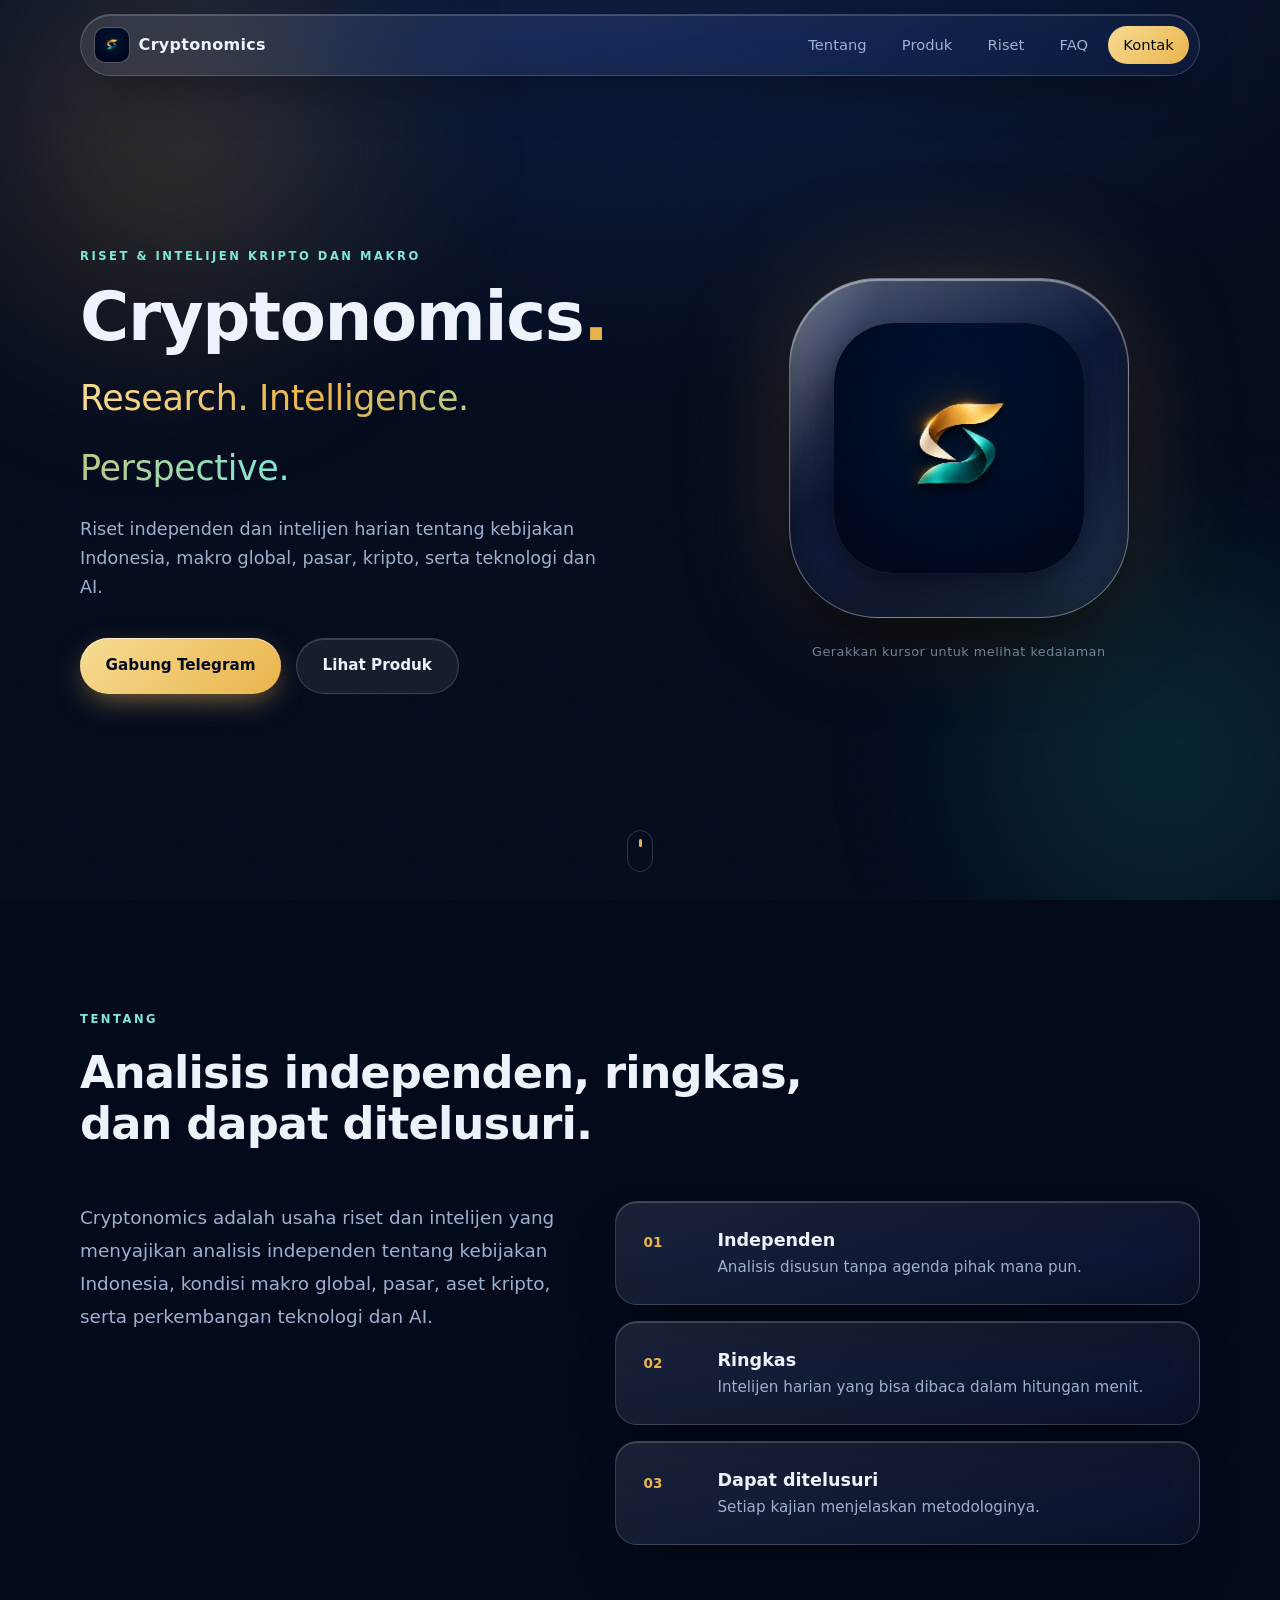
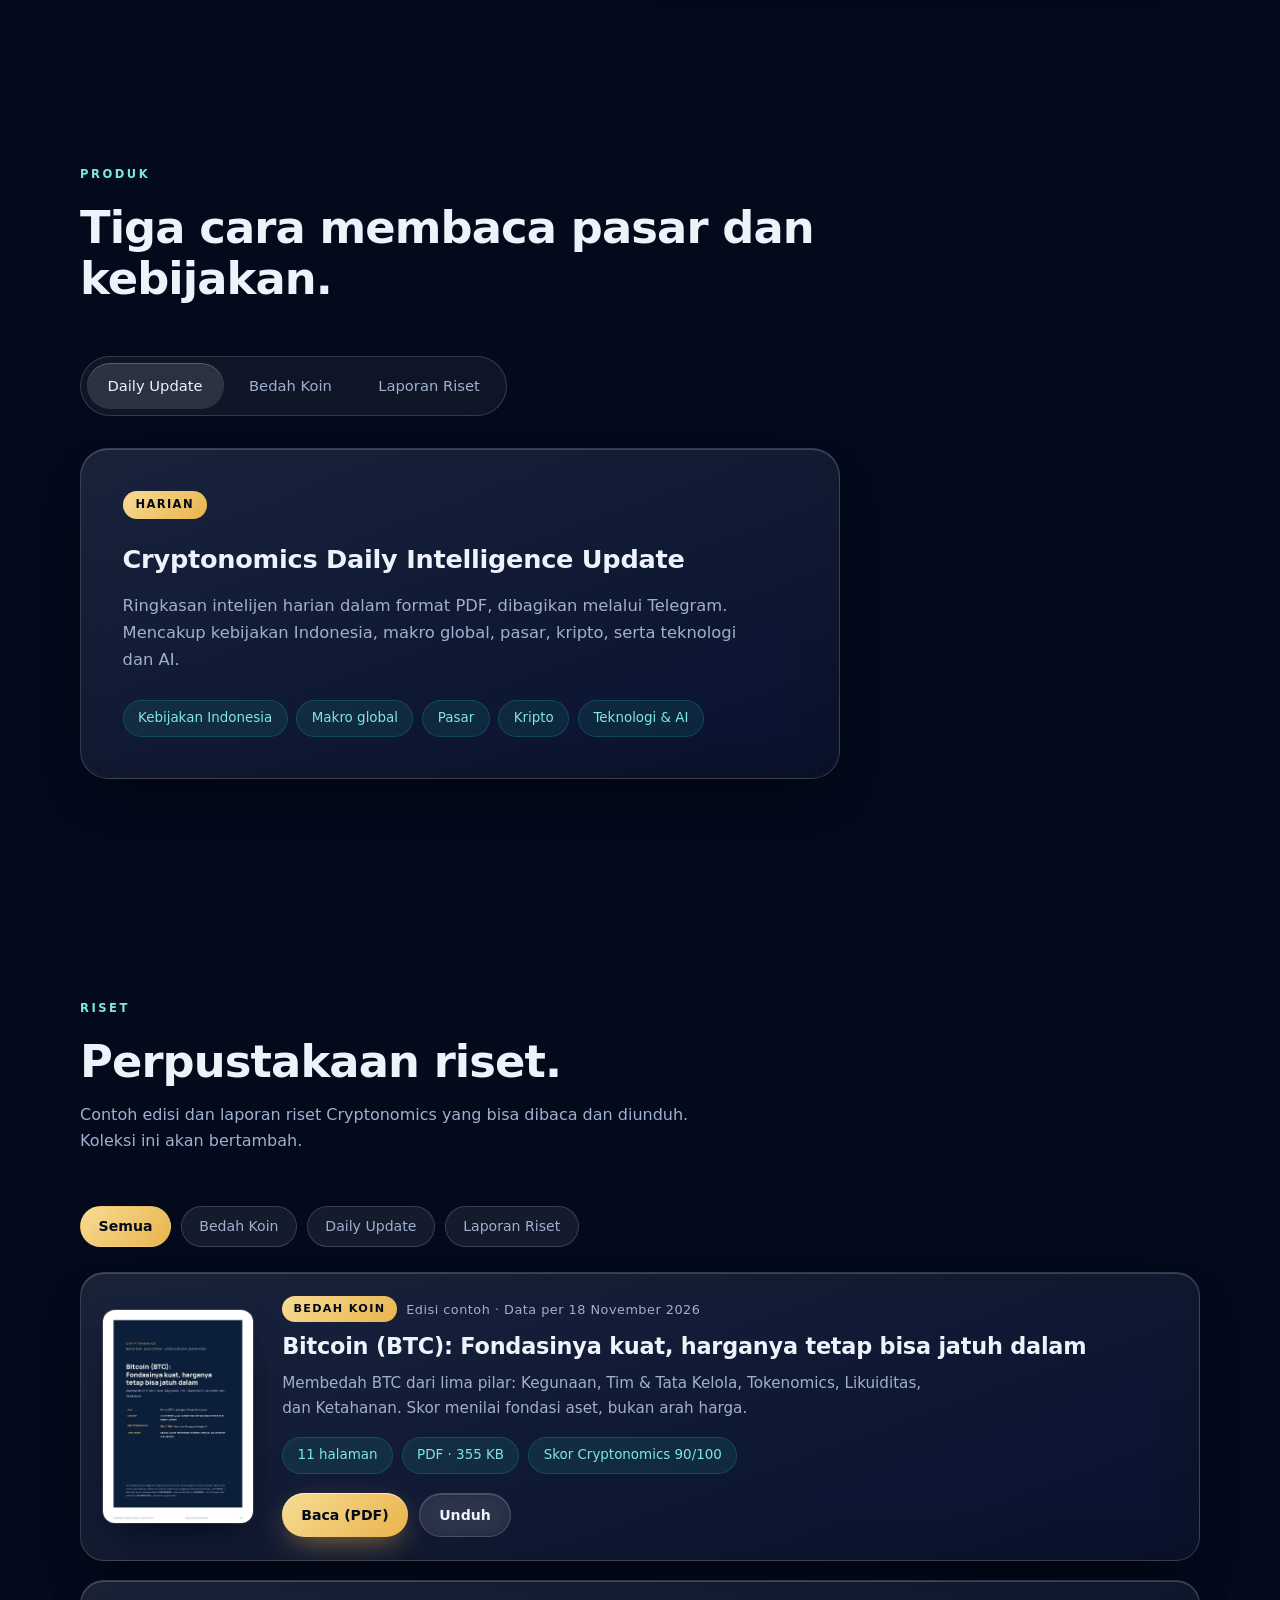
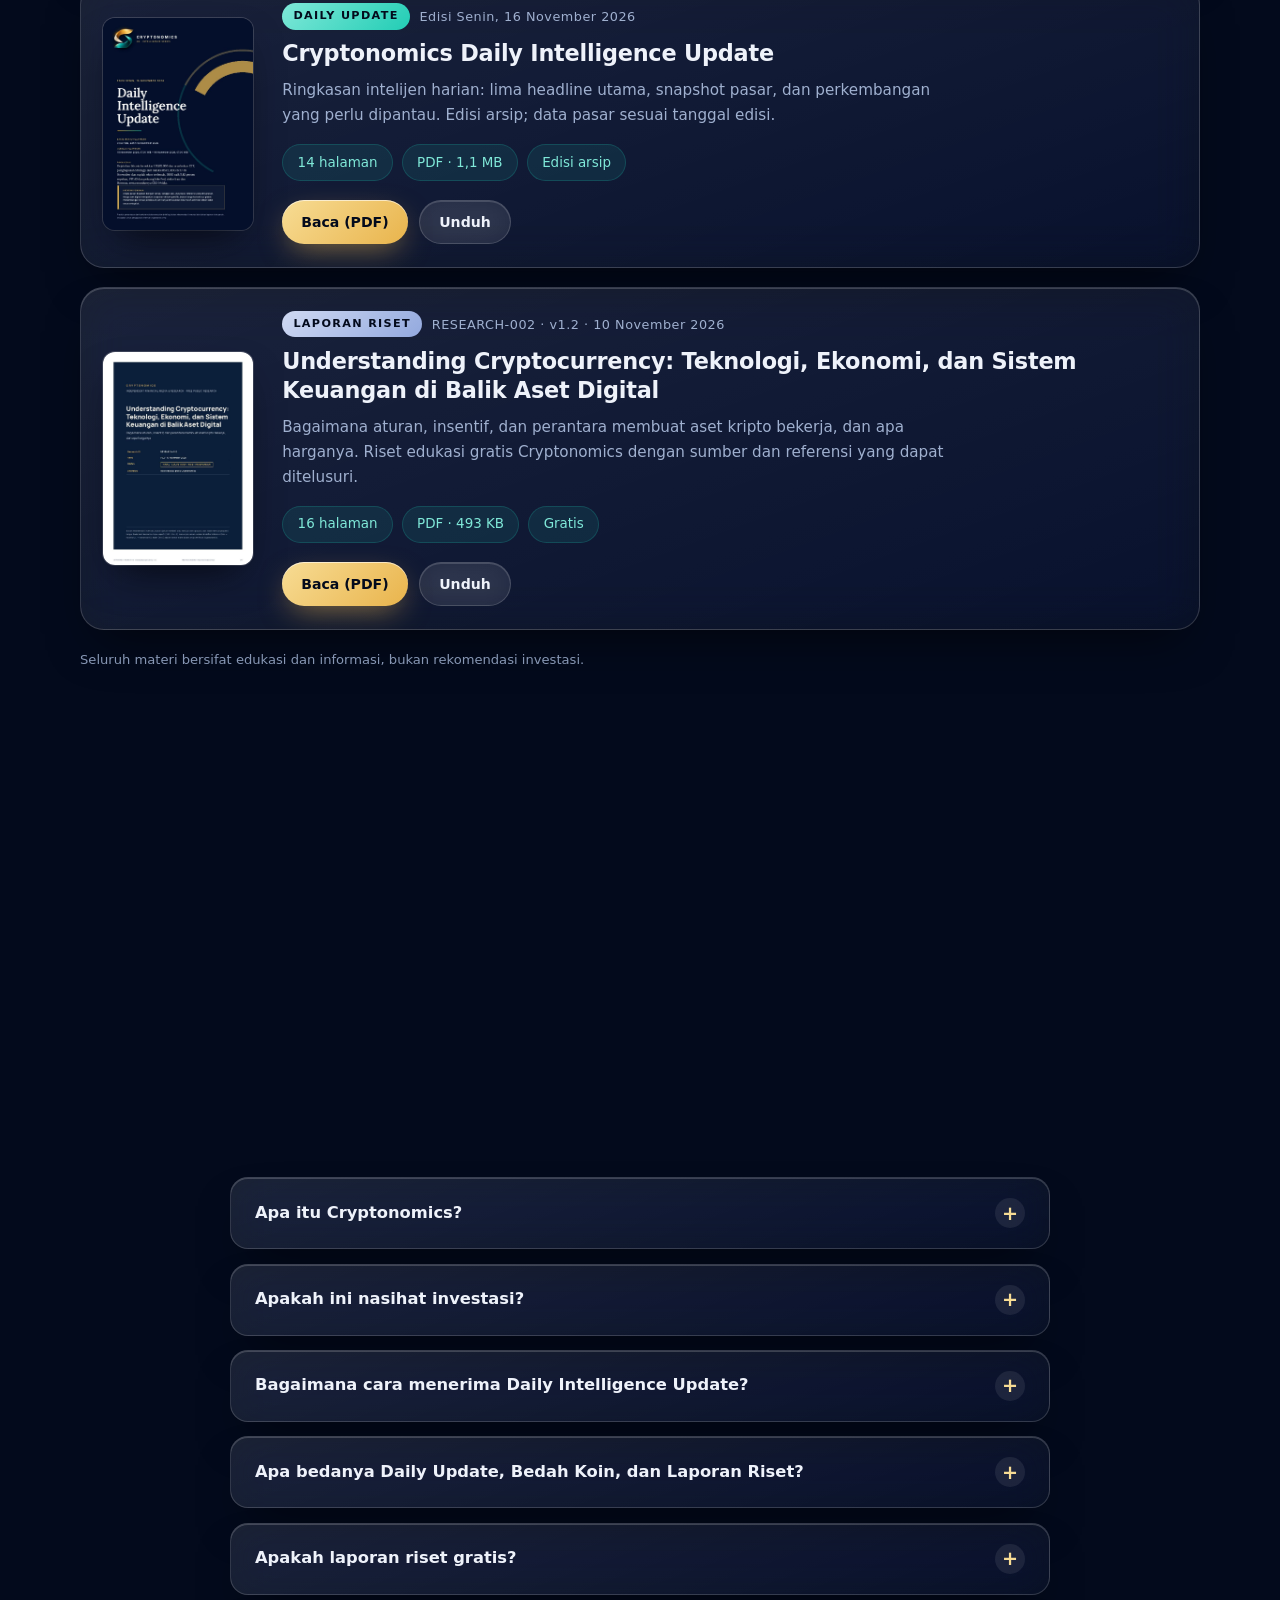
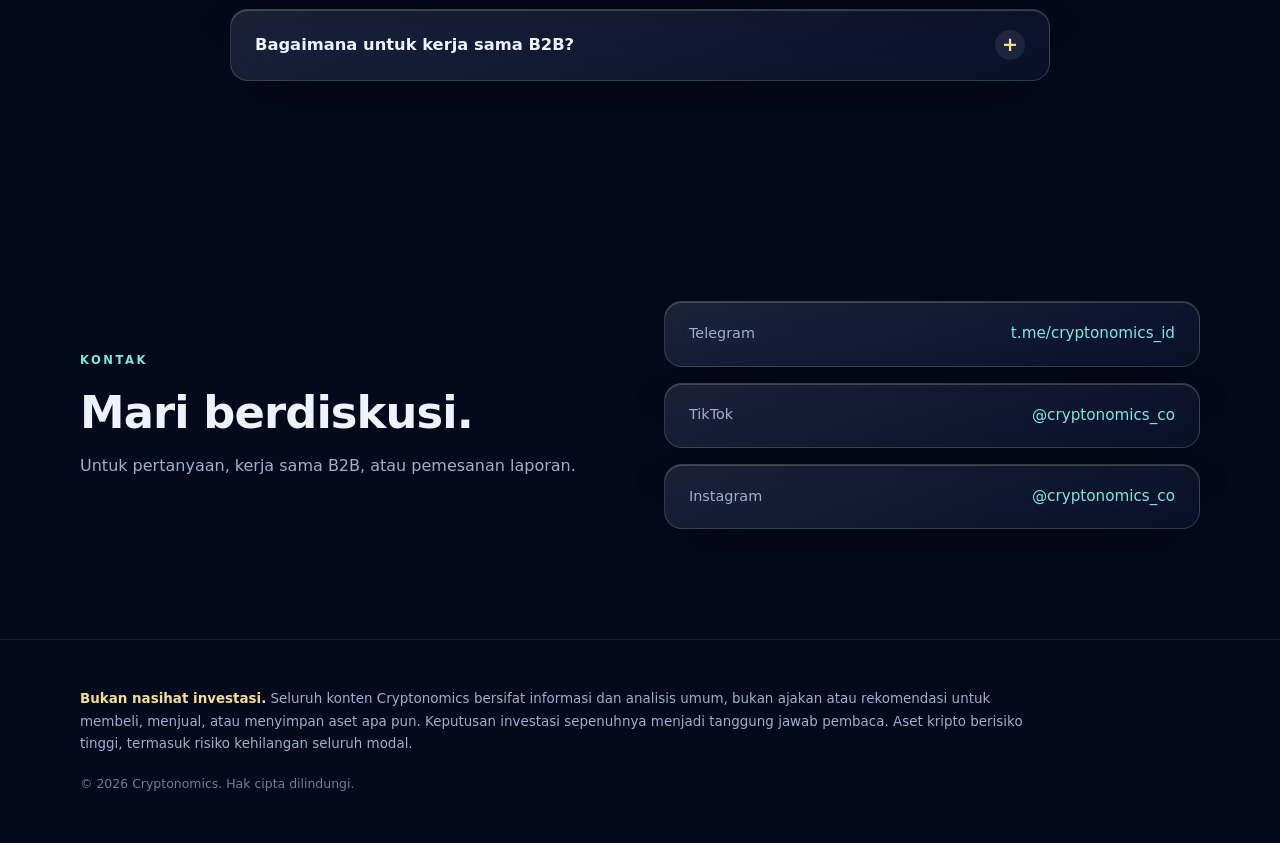
==== commit e841dcfe: "Update Bedah Koin BTC to revised edition (score 90/100) Co-Authored-By: Claude Sonnet 5.5 <noreply@a" ====
--- a/index.html
+++ b/index.html
@@ -243,7 +243,7 @@
               <p class="lib-meta"><span class="lib-type lib-type-koin">Bedah Koin</span> Edisi contoh · Data per 18 November 2026</p>
               <h3>Bitcoin (BTC): Fondasinya kuat, harganya tetap bisa jatuh dalam</h3>
               <p class="lib-desc">Membedah BTC dari lima pilar: Kegunaan, Tim &amp; Tata Kelola, Tokenomics, Likuiditas, dan Ketahanan. Skor menilai fondasi aset, bukan arah harga.</p>
-              <ul class="chips"><li>11 halaman</li><li>PDF · 350 KB</li><li>Skor Cryptonomics 45/50</li></ul>
+              <ul class="chips"><li>11 halaman</li><li>PDF · 355 KB</li><li>Skor Cryptonomics 90/100</li></ul>
               <div class="lib-actions">
                 <a class="btn btn-primary btn-sm" href="assets/reports/Cryptonomics_Bedah-Koin_BTC_2026-11-18.pdf" target="_blank" rel="noopener">Baca (PDF)</a>
                 <a class="btn btn-glass btn-sm" href="assets/reports/Cryptonomics_Bedah-Koin_BTC_2026-11-18.pdf" download>Unduh</a>
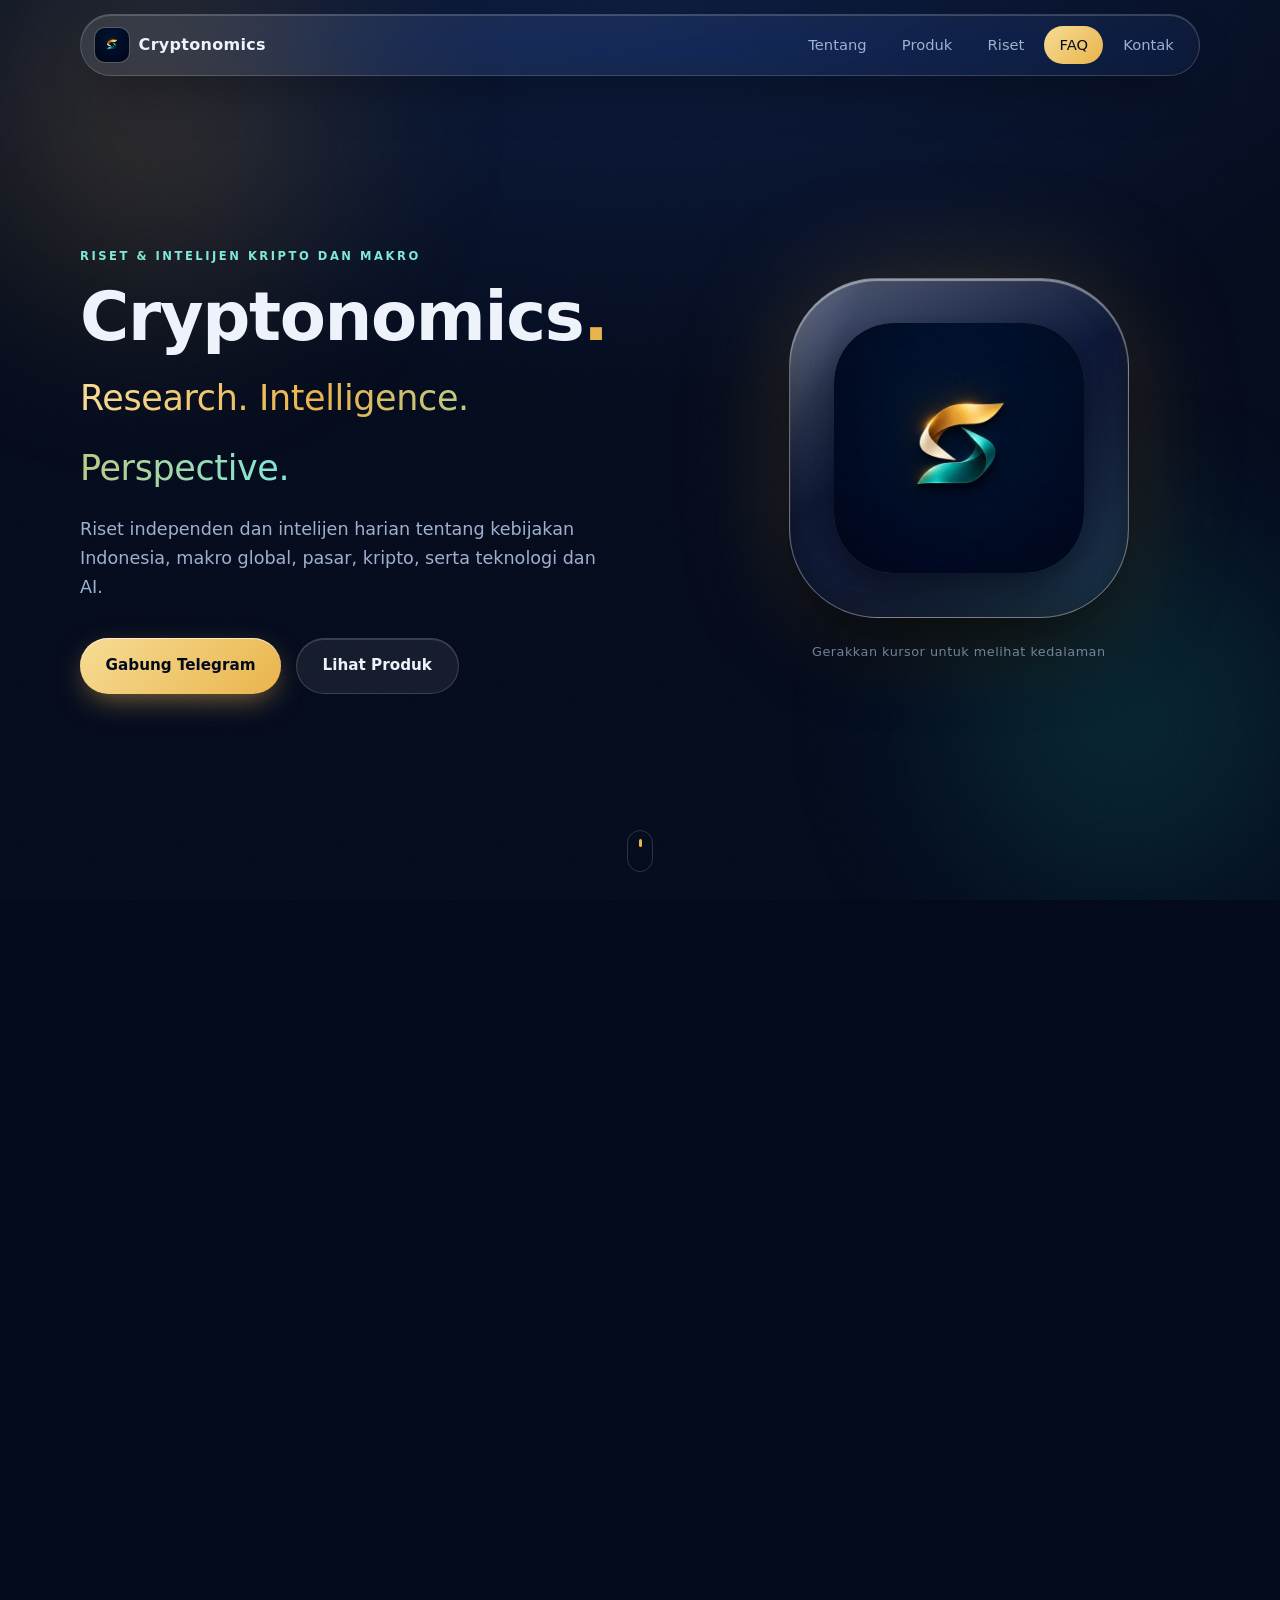
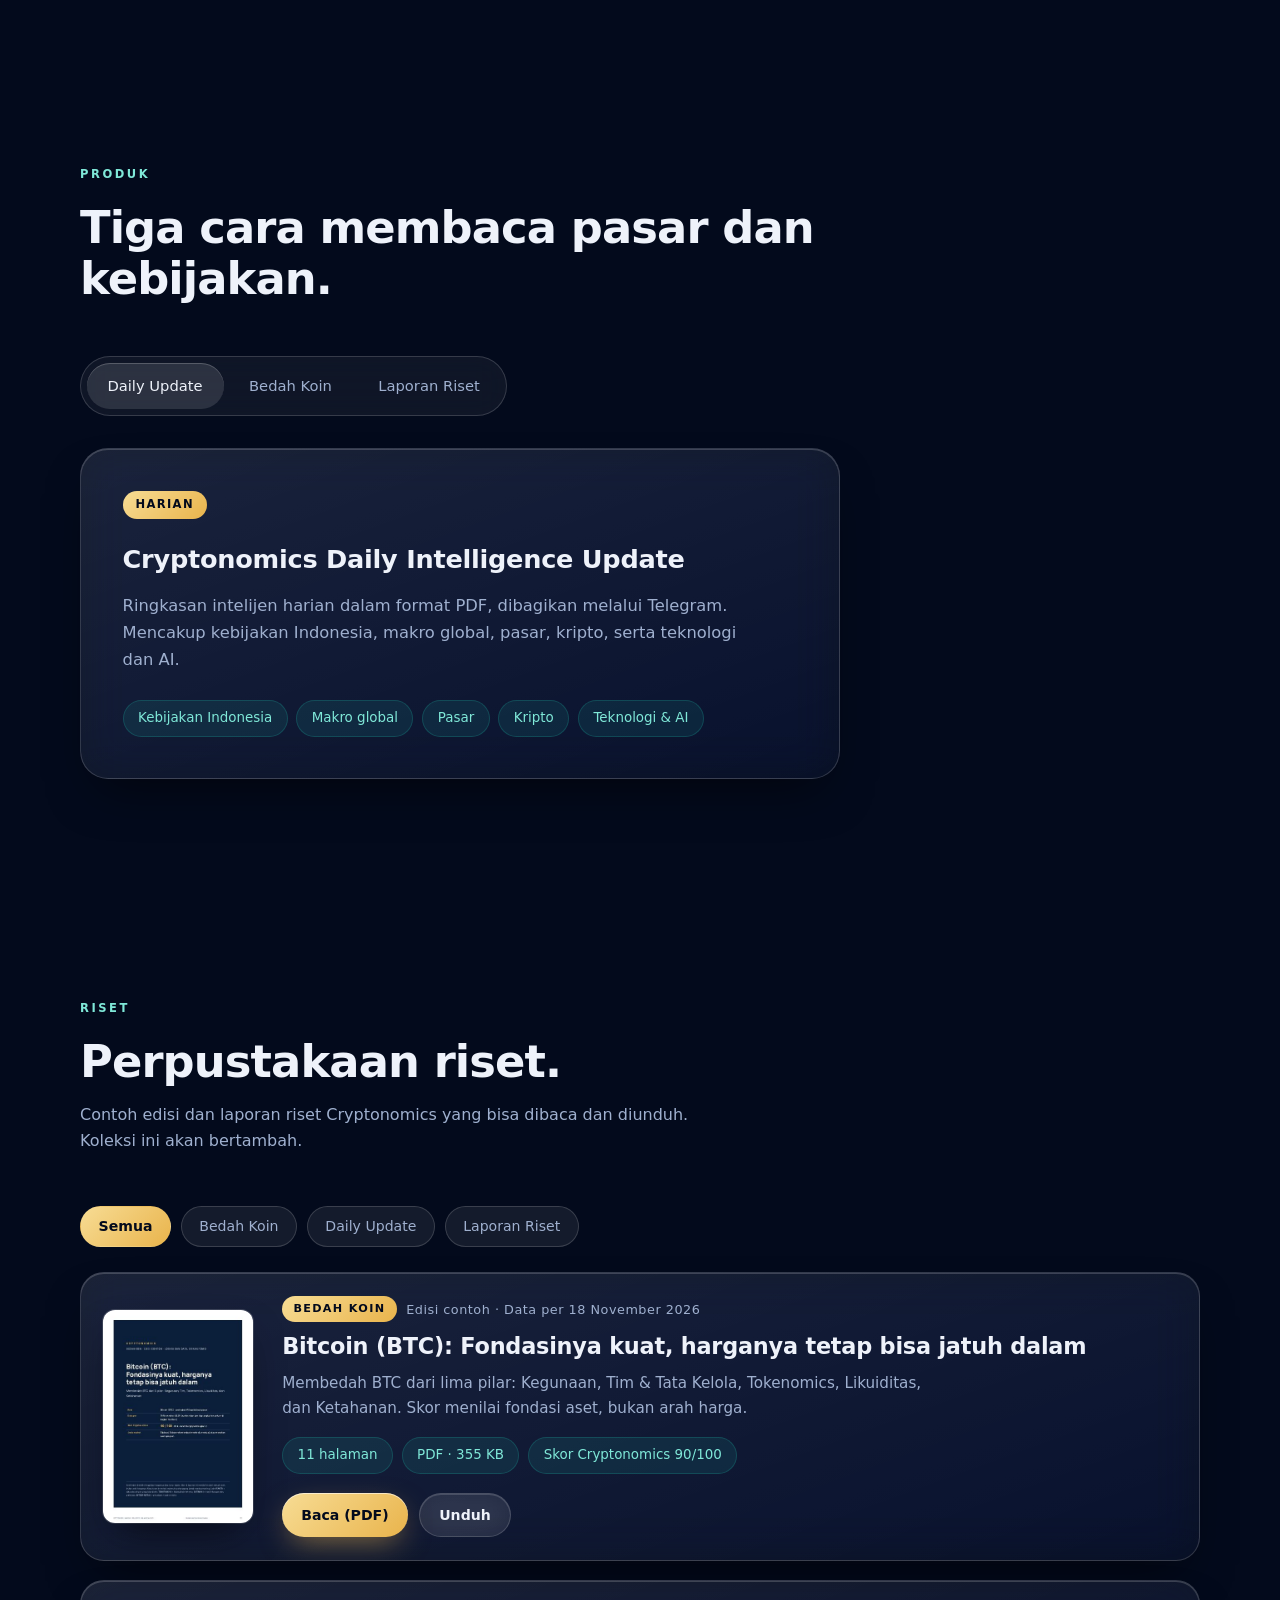
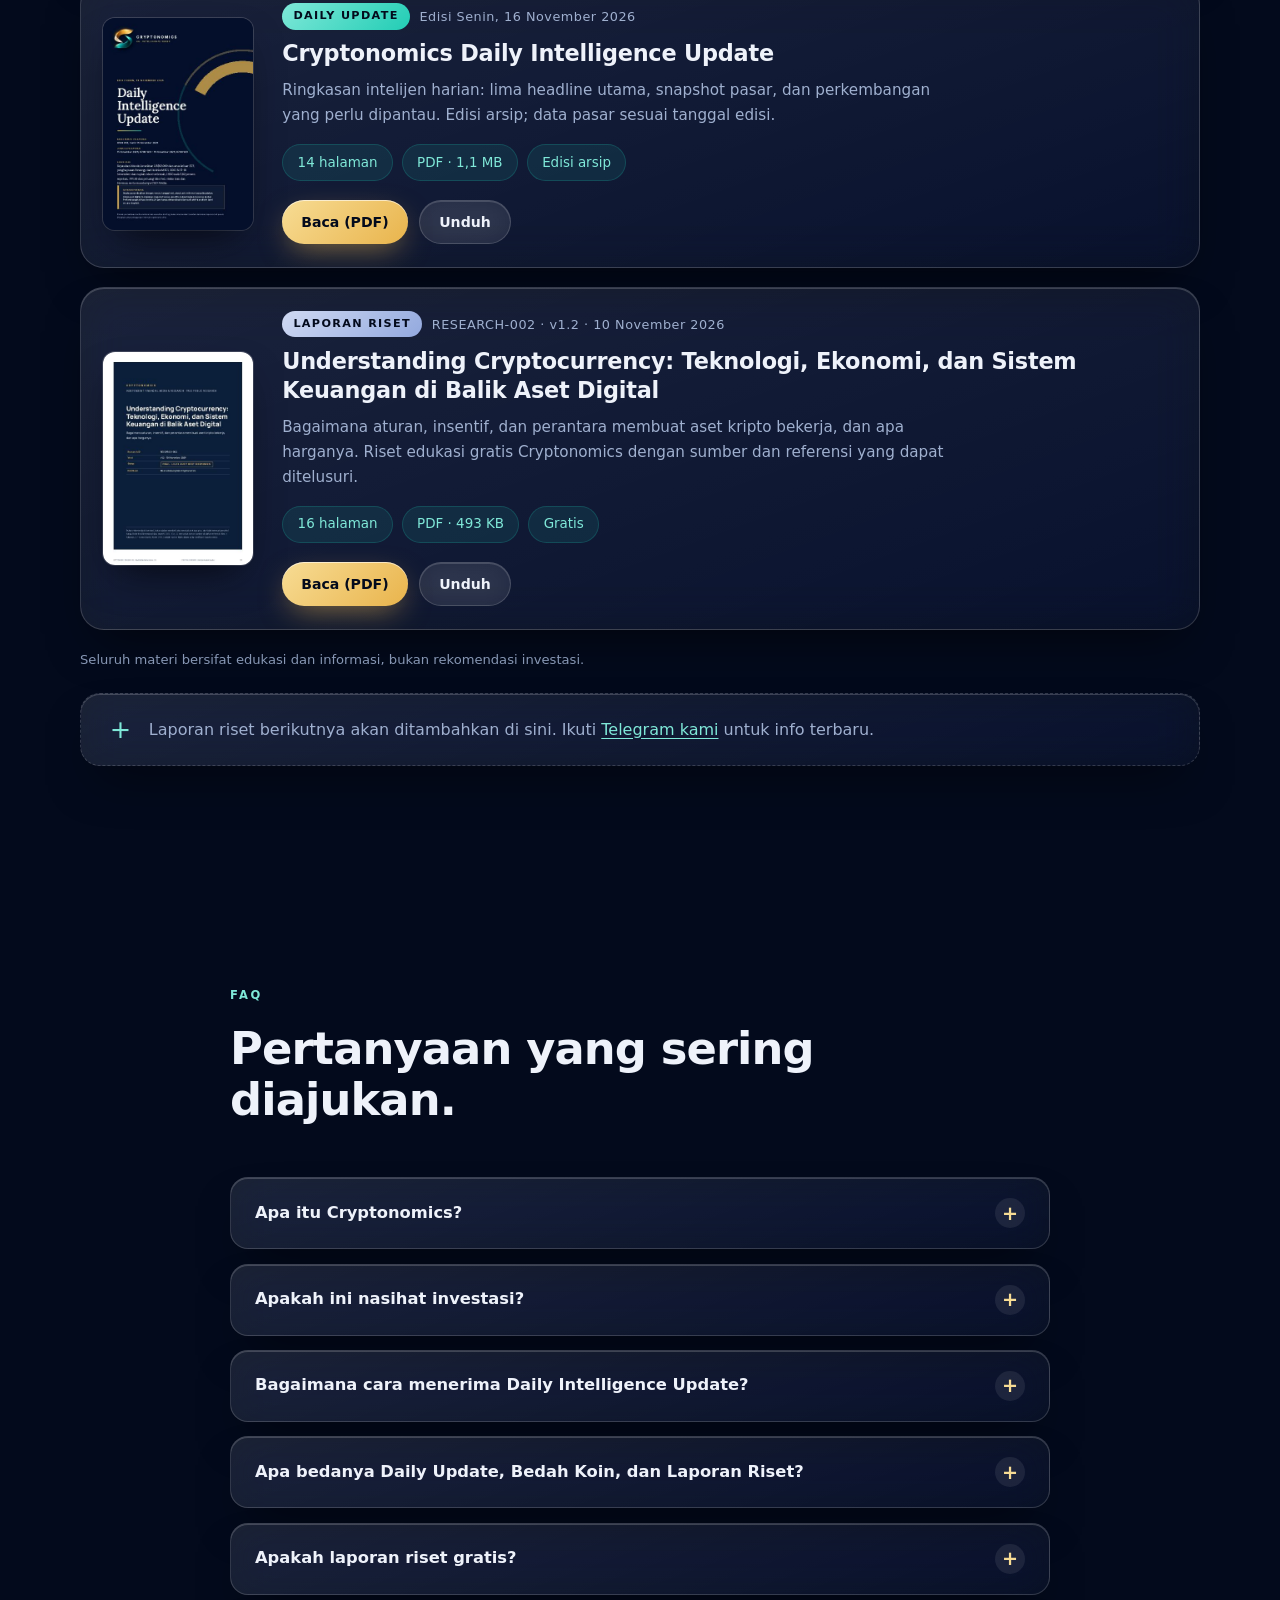
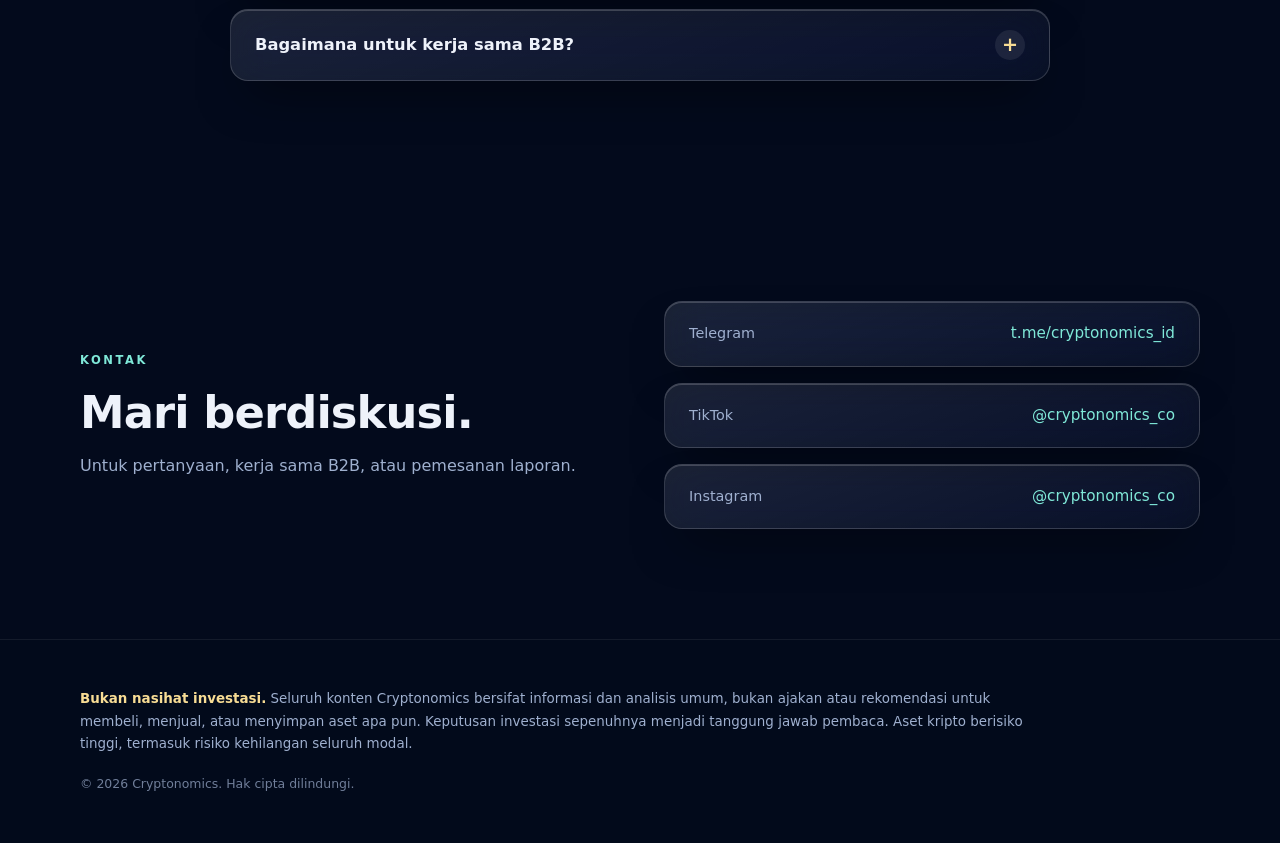
==== commit a374c32d: "Add social preview image and favicons, optimize images, improve accessibility - 1200x630 Open Graph " ====
--- a/index.html
+++ b/index.html
@@ -5,7 +5,10 @@
   <meta name="viewport" content="width=device-width, initial-scale=1.0">
   <title>Cryptonomics — Research. Intelligence. Perspective.</title>
   <meta name="description" content="Cryptonomics: riset independen dan intelijen harian tentang kebijakan Indonesia, makro global, pasar, kripto, serta teknologi dan AI.">
-  <link rel="icon" href="assets/logo.jpg">
+  <link rel="icon" href="assets/favicon.ico" sizes="any">
+  <link rel="icon" type="image/png" sizes="32x32" href="assets/favicon-32.png">
+  <link rel="apple-touch-icon" href="assets/apple-touch-icon.png">
+  <link rel="preload" as="image" href="assets/logo-640.jpg" fetchpriority="high">
   <link rel="canonical" href="https://jonagsgt.github.io/cryptonomics-web/">
   <meta name="theme-color" content="#030a1c">
 
@@ -15,12 +18,15 @@
   <meta property="og:title" content="Cryptonomics — Research. Intelligence. Perspective.">
   <meta property="og:description" content="Riset independen dan intelijen harian tentang kebijakan Indonesia, makro global, pasar, kripto, serta teknologi dan AI.">
   <meta property="og:url" content="https://jonagsgt.github.io/cryptonomics-web/">
-  <meta property="og:image" content="https://jonagsgt.github.io/cryptonomics-web/assets/logo.jpg">
+  <meta property="og:image" content="https://jonagsgt.github.io/cryptonomics-web/assets/og-image.jpg">
+  <meta property="og:image:width" content="1200">
+  <meta property="og:image:height" content="630">
+  <meta property="og:image:alt" content="Cryptonomics: Research. Intelligence. Perspective.">
   <meta property="og:locale" content="id_ID">
-  <meta name="twitter:card" content="summary">
+  <meta name="twitter:card" content="summary_large_image">
   <meta name="twitter:title" content="Cryptonomics — Research. Intelligence. Perspective.">
   <meta name="twitter:description" content="Riset independen dan intelijen harian tentang kebijakan Indonesia, makro global, pasar, kripto, serta teknologi dan AI.">
-  <meta name="twitter:image" content="https://jonagsgt.github.io/cryptonomics-web/assets/logo.jpg">
+  <meta name="twitter:image" content="https://jonagsgt.github.io/cryptonomics-web/assets/og-image.jpg">
 
   <script type="application/ld+json">
   {
@@ -98,6 +104,8 @@
 </head>
 <body>
 
+  <a class="skip-link" href="#top">Lewati ke konten utama</a>
+
   <!-- Latar ambient yang bergerak mengikuti kursor -->
   <div class="ambient" aria-hidden="true">
     <span class="orb orb-gold"></span>
@@ -108,7 +116,7 @@
   <header class="site-header" id="header">
     <div class="container nav-wrap glass-bar">
       <a href="#top" class="brand">
-        <img src="assets/logo.jpg" alt="Logo Cryptonomics" class="brand-logo">
+        <img src="assets/logo-128.jpg" alt="" class="brand-logo" width="36" height="36" decoding="async">
         <span>Cryptonomics</span>
       </a>
       <nav id="nav" class="site-nav">
@@ -124,7 +132,7 @@
     </div>
   </header>
 
-  <main id="top">
+  <main id="top" tabindex="-1">
 
     <!-- HERO -->
     <section class="hero">
@@ -146,7 +154,7 @@
         <div class="hero-visual reveal" style="--d:.15s">
           <div class="glass-emblem" id="emblem">
             <div class="emblem-core">
-              <img src="assets/logo.jpg" alt="Emblem Cryptonomics">
+              <img src="assets/logo-640.jpg" alt="Emblem Cryptonomics" width="640" height="640" fetchpriority="high" decoding="async">
             </div>
             <span class="emblem-gloss" aria-hidden="true"></span>
           </div>
@@ -194,26 +202,26 @@
         </div>
 
         <div class="panels">
-          <article class="panel glass-card is-active" role="tabpanel" id="p-daily" aria-labelledby="t-daily" data-panel="daily">
+          <div class="panel glass-card is-active" role="tabpanel" id="p-daily" aria-labelledby="t-daily" data-panel="daily">
             <div class="panel-badge">Harian</div>
             <h3>Cryptonomics Daily Intelligence Update</h3>
             <p>Ringkasan intelijen harian dalam format PDF, dibagikan melalui Telegram. Mencakup kebijakan Indonesia, makro global, pasar, kripto, serta teknologi dan AI.</p>
             <ul class="chips"><li>Kebijakan Indonesia</li><li>Makro global</li><li>Pasar</li><li>Kripto</li><li>Teknologi &amp; AI</li></ul>
-          </article>
-
-          <article class="panel glass-card" role="tabpanel" id="p-koin" aria-labelledby="t-koin" data-panel="koin" hidden>
+          </div>
+
+          <div class="panel glass-card" role="tabpanel" id="p-koin" aria-labelledby="t-koin" data-panel="koin" hidden>
             <div class="panel-badge">Per koin</div>
             <h3>Bedah Koin</h3>
             <p>Kajian mendalam atas satu koin dengan metodologi <strong>Skor Cryptonomics</strong>. Penilaian ditampilkan sebagai ringkasan; detail metodologi tidak diubah tanpa persetujuan.</p>
             <ul class="chips"><li>Satu koin per kajian</li><li>Skor ringkasan</li><li>Metodologi terbuka</li></ul>
-          </article>
-
-          <article class="panel glass-card" role="tabpanel" id="p-laporan" aria-labelledby="t-laporan" data-panel="laporan" hidden>
+          </div>
+
+          <div class="panel glass-card" role="tabpanel" id="p-laporan" aria-labelledby="t-laporan" data-panel="laporan" hidden>
             <div class="panel-badge">Per laporan &amp; B2B</div>
             <h3>Laporan Riset</h3>
             <p>Laporan riset tematik yang lebih panjang, tersedia untuk pembelian per laporan dan untuk kerja sama B2B.</p>
             <ul class="chips"><li>Pembelian per laporan</li><li>Kerja sama B2B</li></ul>
-          </article>
+          </div>
         </div>
       </div>
     </section>
@@ -237,7 +245,7 @@
         <div class="lib-list">
           <article class="lib-item glass-card reveal" data-type="koin" data-spot>
             <a class="lib-cover" href="assets/reports/Cryptonomics_Bedah-Koin_BTC_2026-11-18.pdf" target="_blank" rel="noopener" aria-label="Buka Bedah Koin: Bitcoin (BTC): Fondasinya kuat, harganya tetap bisa jatuh dalam (PDF)">
-              <img src="assets/covers/bedah-koin-btc.jpg" alt="Sampul Bedah Koin: Bitcoin (BTC)" loading="lazy" width="640" height="905">
+              <img src="assets/covers/bedah-koin-btc.jpg" alt="Sampul Bedah Koin: Bitcoin (BTC)" loading="lazy" decoding="async" width="360" height="510">
             </a>
             <div class="lib-body">
               <p class="lib-meta"><span class="lib-type lib-type-koin">Bedah Koin</span> Edisi contoh · Data per 18 November 2026</p>
@@ -252,7 +260,7 @@
           </article>
           <article class="lib-item glass-card reveal" data-type="daily" data-spot style="--d:0.08s">
             <a class="lib-cover" href="assets/reports/Cryptonomics_Daily-Intelligence-Update_2026-11-16.pdf" target="_blank" rel="noopener" aria-label="Buka Daily Update: Cryptonomics Daily Intelligence Update (PDF)">
-              <img src="assets/covers/daily-2026-11-16.jpg" alt="Sampul Cryptonomics Daily Intelligence Update 16 November 2026" loading="lazy" width="640" height="905">
+              <img src="assets/covers/daily-2026-11-16.jpg" alt="Sampul Cryptonomics Daily Intelligence Update 16 November 2026" loading="lazy" decoding="async" width="360" height="510">
             </a>
             <div class="lib-body">
               <p class="lib-meta"><span class="lib-type lib-type-daily">Daily Update</span> Edisi Senin, 16 November 2026</p>
@@ -267,7 +275,7 @@
           </article>
           <article class="lib-item glass-card reveal" data-type="riset" data-spot style="--d:0.16s">
             <a class="lib-cover" href="assets/reports/Cryptonomics_RESEARCH-002_Understanding-Cryptocurrency_v1.2.pdf" target="_blank" rel="noopener" aria-label="Buka Laporan Riset: Understanding Cryptocurrency: Teknologi, Ekonomi, dan Sistem Keuangan di Balik Aset Digital (PDF)">
-              <img src="assets/covers/research-002.jpg" alt="Sampul laporan RESEARCH-002: Understanding Cryptocurrency" loading="lazy" width="640" height="905">
+              <img src="assets/covers/research-002.jpg" alt="Sampul laporan RESEARCH-002: Understanding Cryptocurrency" loading="lazy" decoding="async" width="360" height="510">
             </a>
             <div class="lib-body">
               <p class="lib-meta"><span class="lib-type lib-type-riset">Laporan Riset</span> RESEARCH-002 · v1.2 · 10 November 2026</p>
@@ -357,6 +365,6 @@
     </div>
   </footer>
 
-  <script src="script.js"></script>
+  <script src="script.js" defer></script>
 </body>
 </html>
--- a/styles.css
+++ b/styles.css
@@ -30,6 +30,14 @@
 a { color: inherit; text-decoration: none; }
 button { font: inherit; }
 .container { width: min(var(--container), 90%); margin-inline: auto; }
+
+/* ---------- AKSESIBILITAS ---------- */
+.skip-link { position: fixed; left: 12px; top: -80px; z-index: 100; padding: .7rem 1.1rem; border-radius: 12px;
+  background: var(--gold); color: var(--navy-950); font-weight: 600; transition: top .3s var(--ease); }
+.skip-link:focus { top: 12px; }
+a:focus-visible, button:focus-visible, summary:focus-visible { outline: 2px solid var(--teal-soft); outline-offset: 3px; }
+.btn:focus-visible, .tab:focus-visible, .chip-btn:focus-visible { outline-offset: 3px; }
+main:focus { outline: none; }
 
 /* ---------- AMBIENT BACKGROUND ---------- */
 .ambient { position: fixed; inset: 0; z-index: -1; overflow: hidden;
@@ -250,14 +258,22 @@
   .nav-toggle { display: flex; }
   .site-nav { position: fixed; inset: 0; flex-direction: column; justify-content: center; align-items: center; gap: 1rem;
     background: rgba(3,10,28,.82); backdrop-filter: blur(24px); -webkit-backdrop-filter: blur(24px);
-    opacity: 0; pointer-events: none; transition: opacity .4s var(--ease); z-index: -1; }
-  .site-nav.open { opacity: 1; pointer-events: auto; }
+    opacity: 0; pointer-events: none; visibility: hidden; transition: opacity .4s var(--ease), visibility 0s linear .4s; z-index: -1; }
+  .site-nav.open { opacity: 1; pointer-events: auto; visibility: visible; transition: opacity .4s var(--ease), visibility 0s; }
   .site-nav a { font-size: 1.4rem; padding: .6rem 1.2rem; }
   .site-header { z-index: 60; }
-  /* backdrop-filter pada bar membuat child fixed ikut relatif ke bar; matikan di mobile */
+  /* backdrop-filter pada .nav-wrap membuat menu fixed ikut relatif ke bar.
+     Latar kaca dipindah ke pseudo-element agar menu tetap layar penuh. */
   .nav-wrap { position: relative; backdrop-filter: none; -webkit-backdrop-filter: none;
     background: transparent; border-color: transparent; box-shadow: none; }
   .site-header.scrolled .nav-wrap { background: transparent; }
+  .nav-wrap::before { content: ""; position: absolute; inset: 0; z-index: -1; border-radius: 999px;
+    background: rgba(6,17,48,.72); border: 1px solid var(--glass-edge);
+    backdrop-filter: blur(18px) saturate(160%); -webkit-backdrop-filter: blur(18px) saturate(160%);
+    box-shadow: inset 0 1px 0 rgba(255,255,255,.16), 0 16px 36px -18px rgba(0,0,0,.7); }
+  /* tab produk: satu baris penuh agar indikator tidak salah posisi */
+  .tabs { display: flex; width: 100%; flex-wrap: nowrap; }
+  .tab { flex: 1; padding: .7rem .3rem; font-size: .8rem; white-space: nowrap; text-align: center; }
   .site-nav { z-index: -1; }
   .nav-toggle { position: relative; z-index: 2; background: rgba(6,17,48,.6); backdrop-filter: blur(14px); }
   .panel { padding: 1.9rem; }
